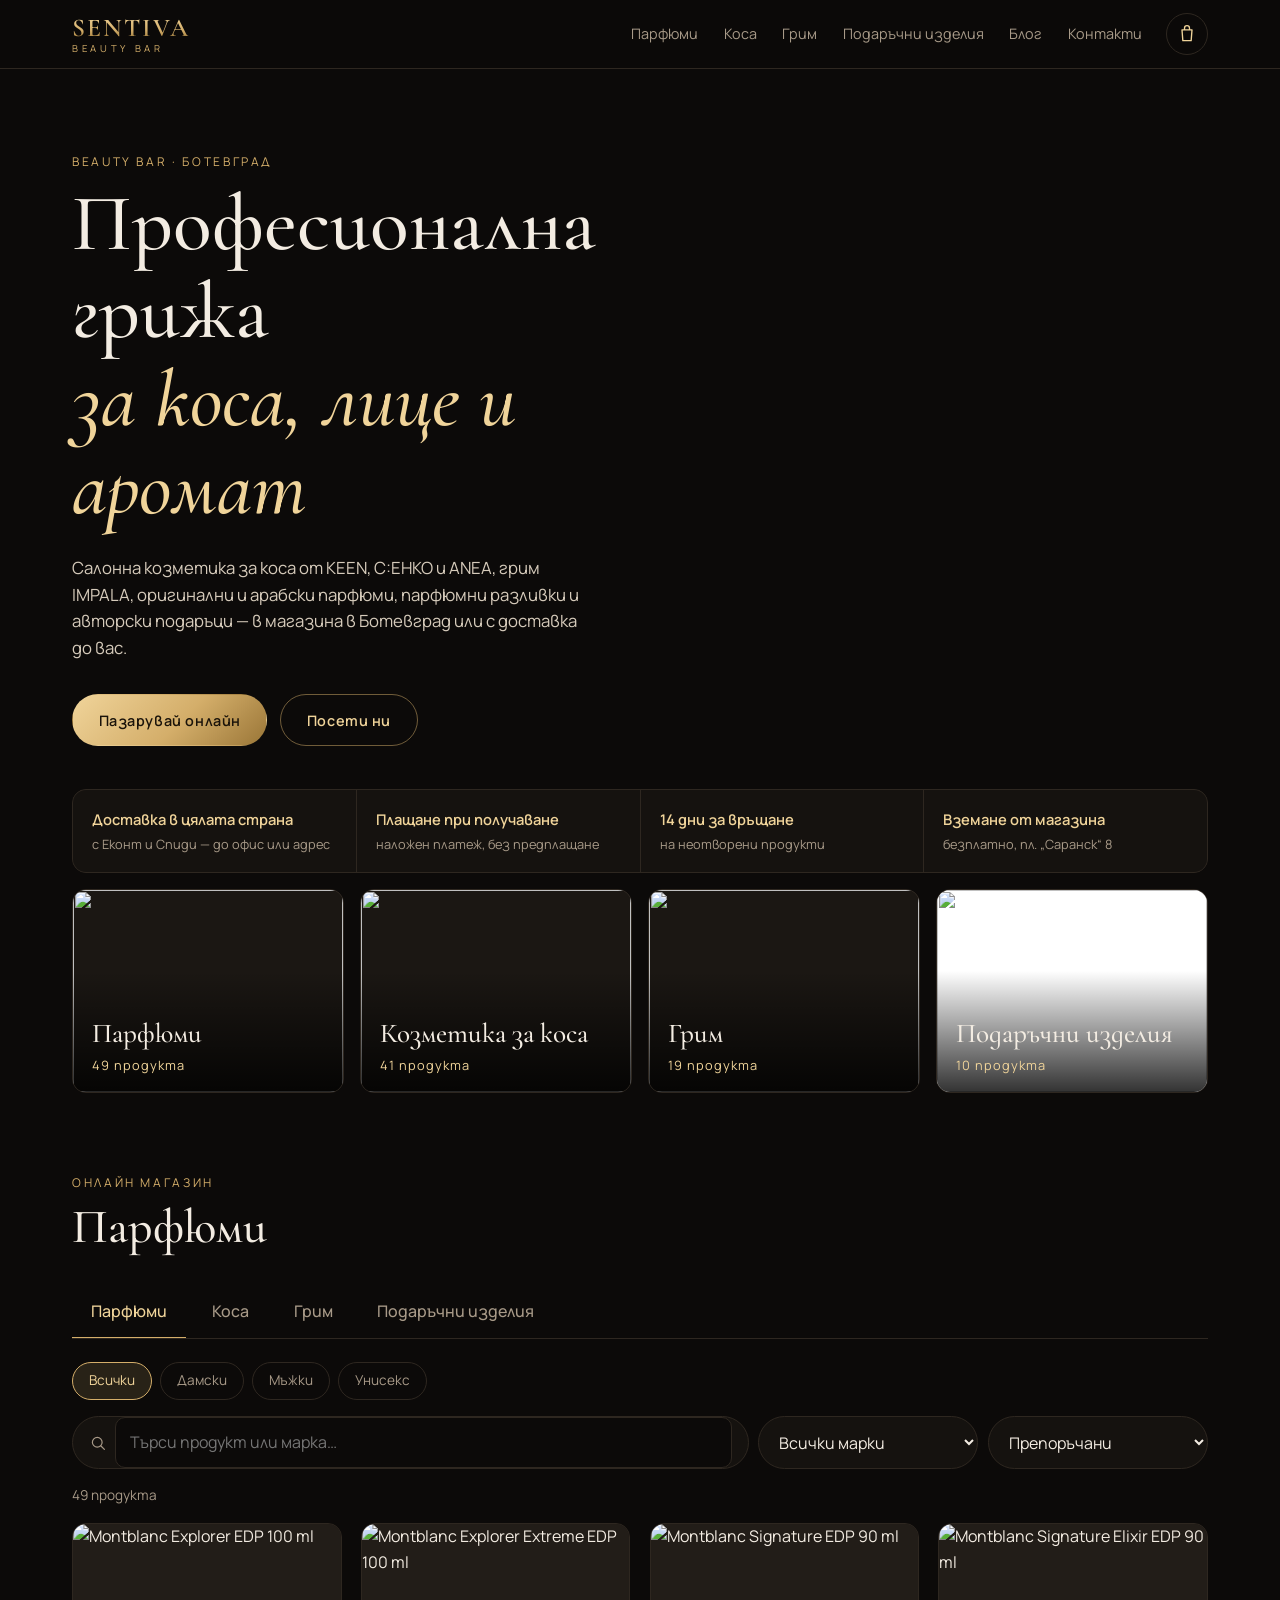
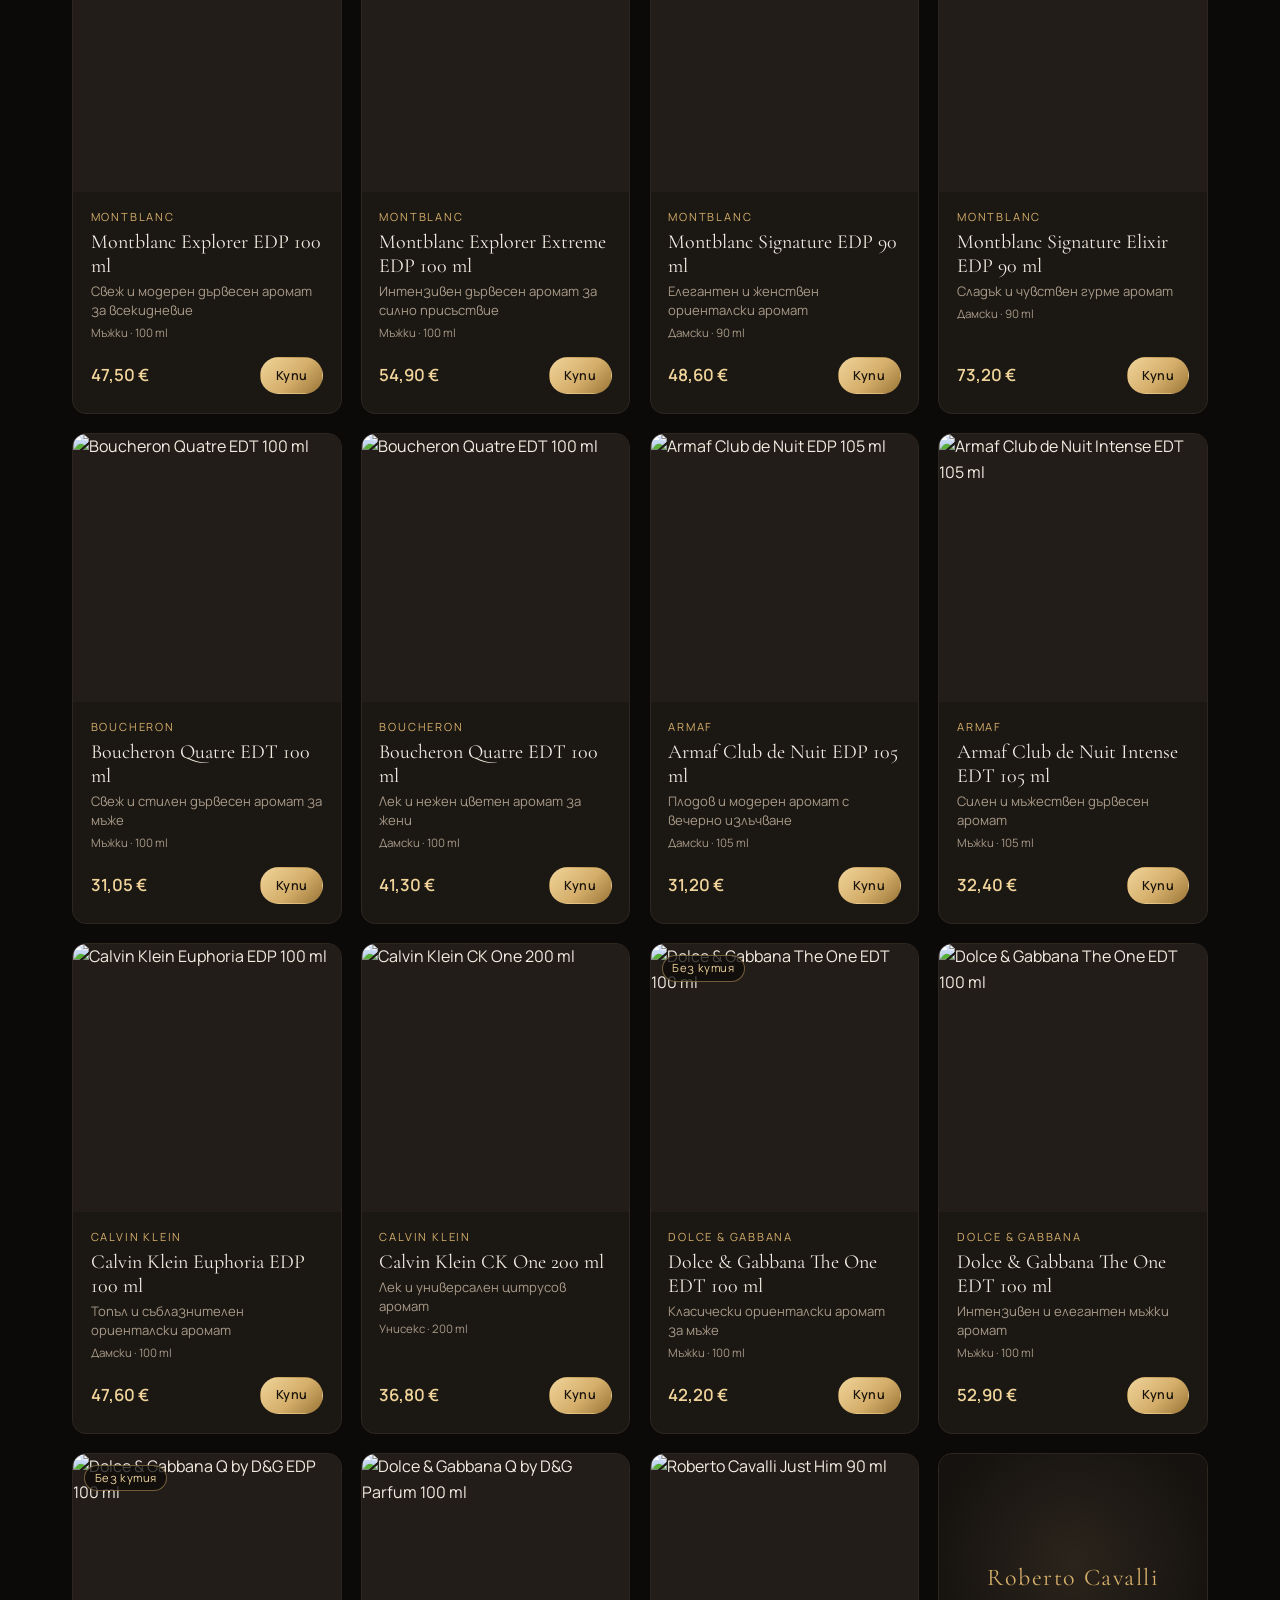
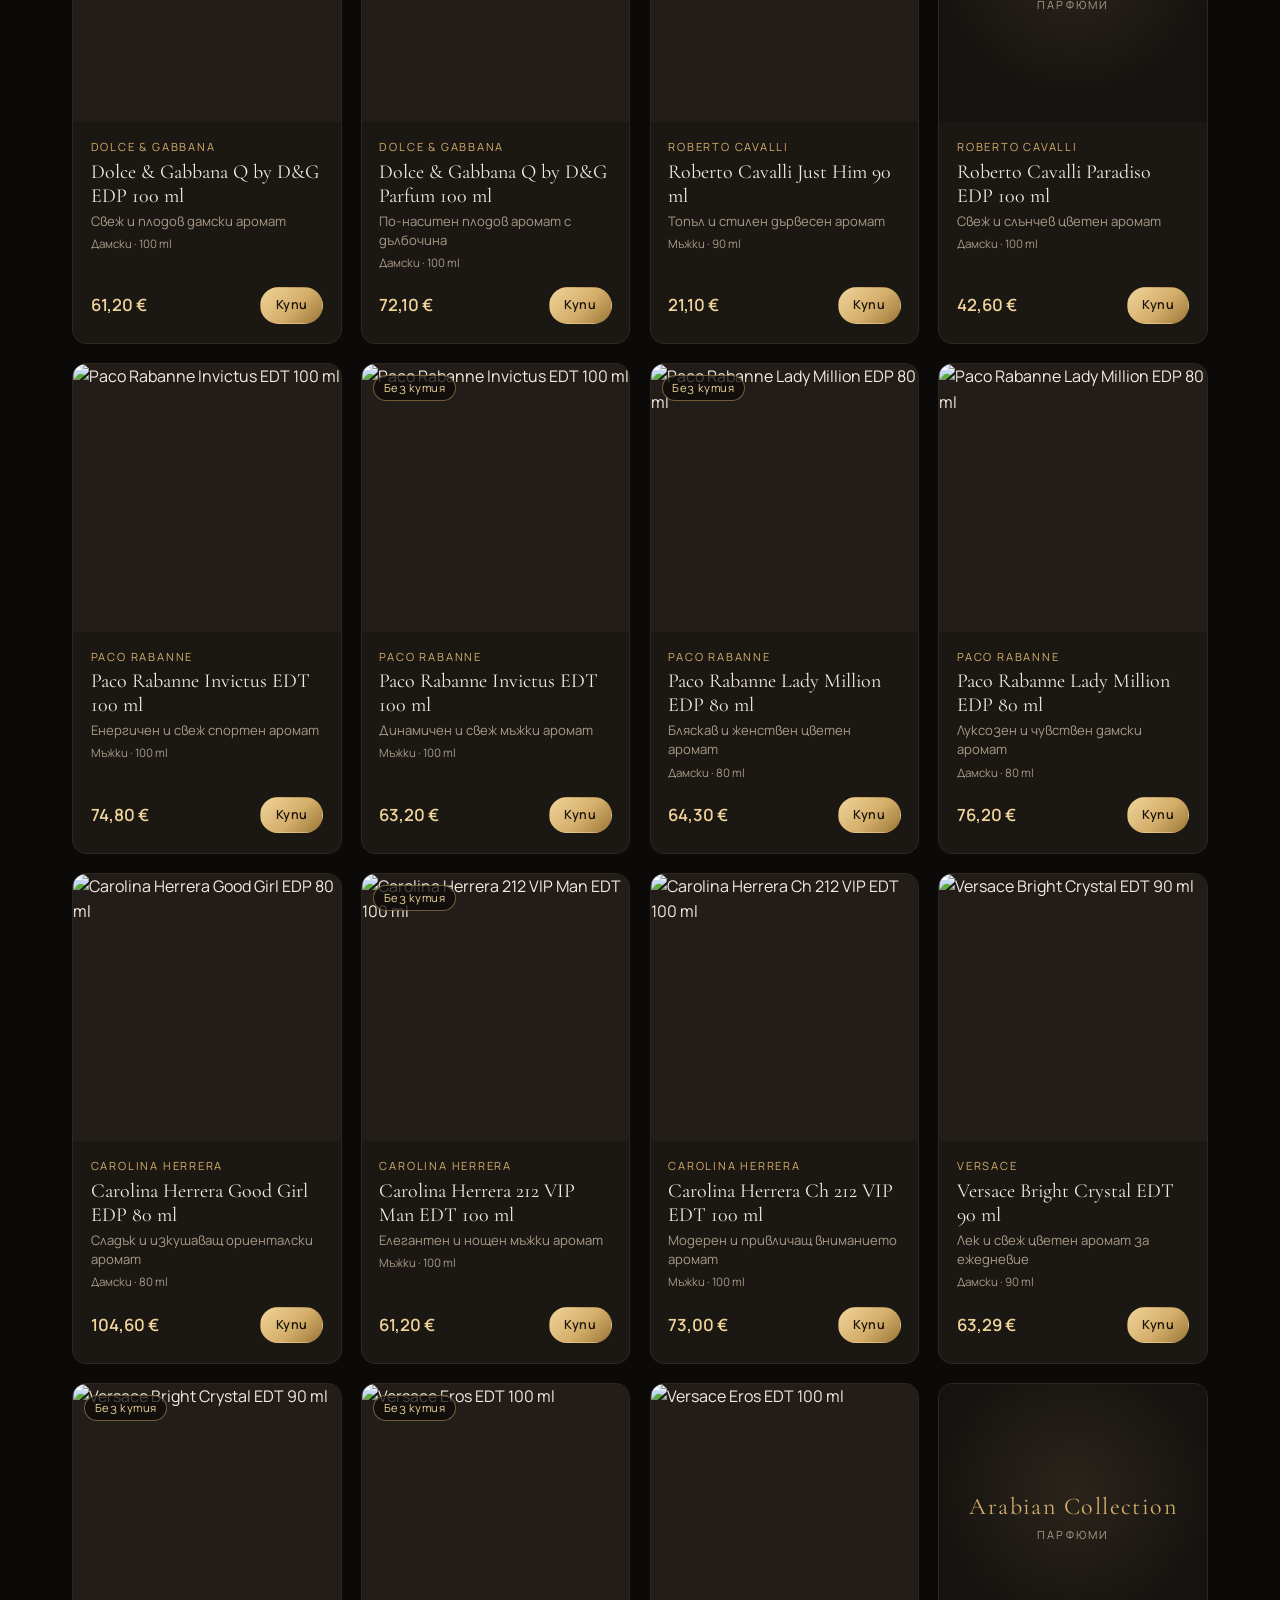
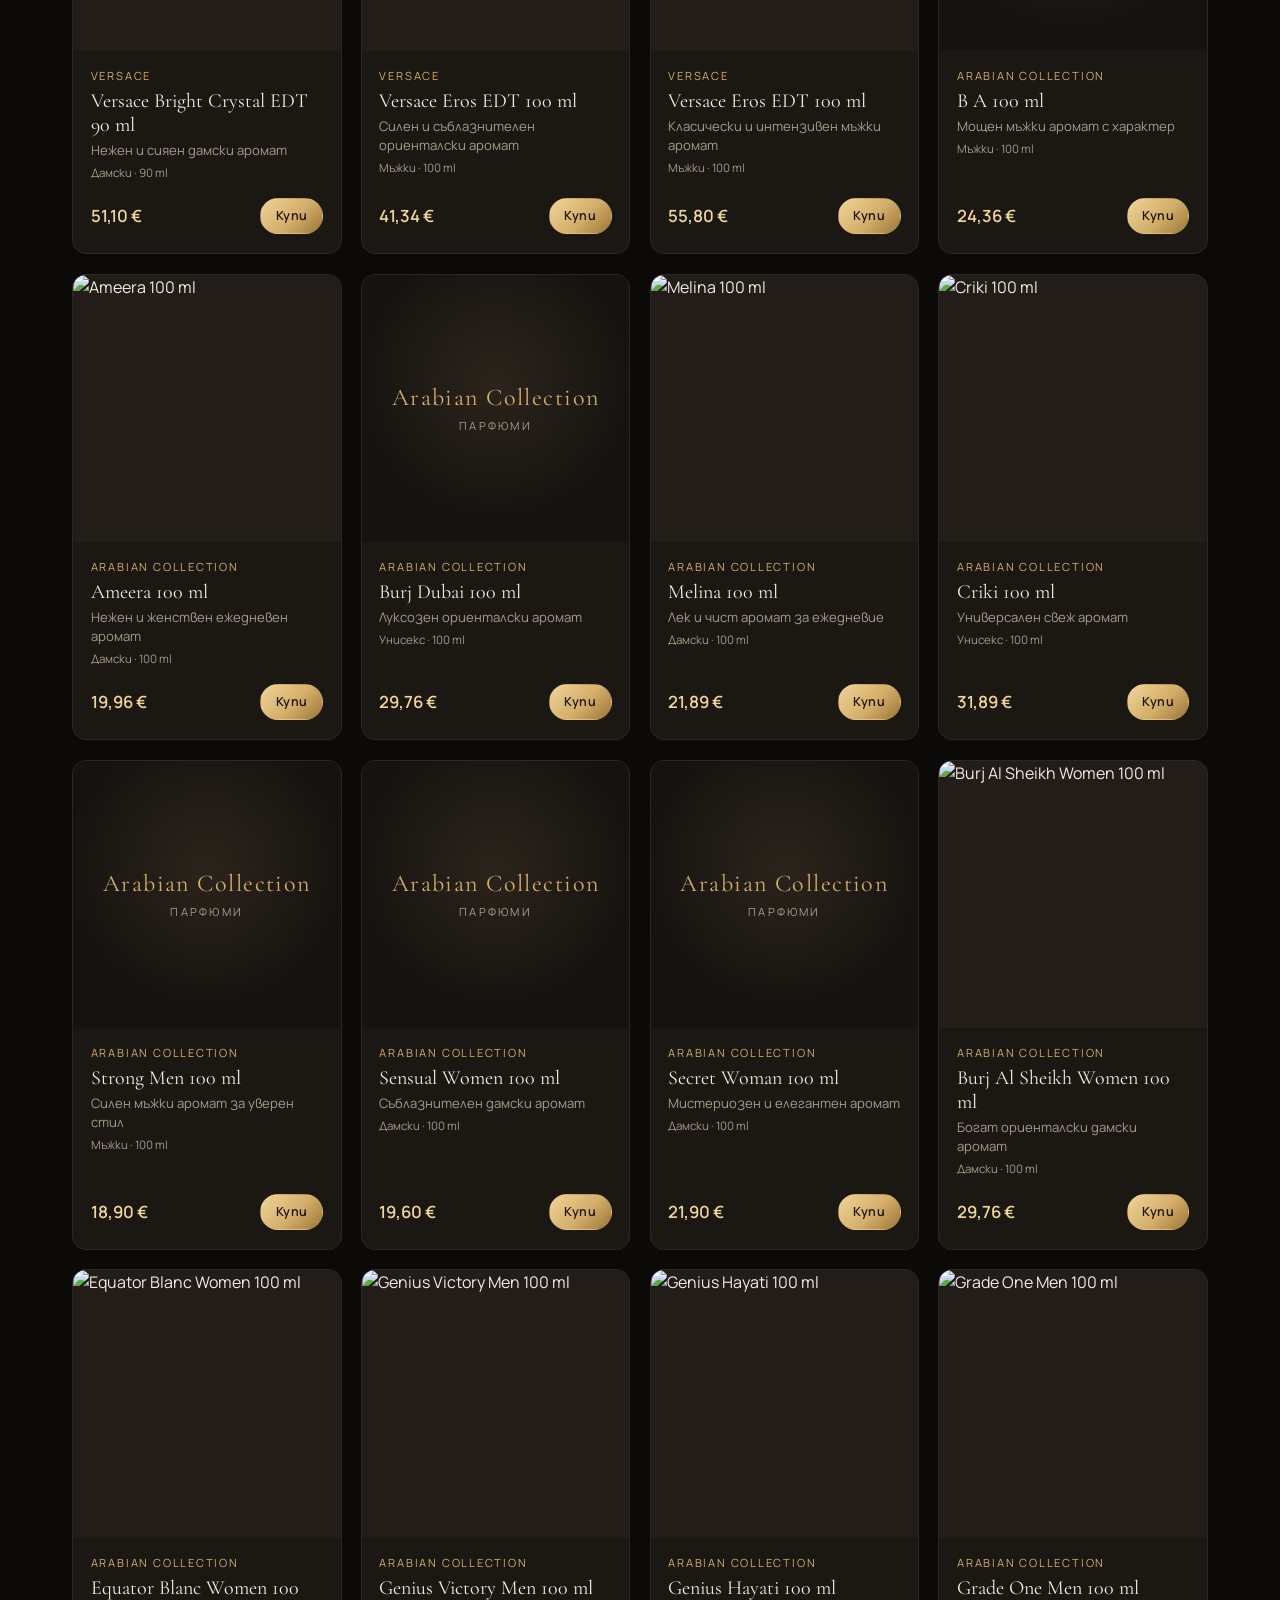
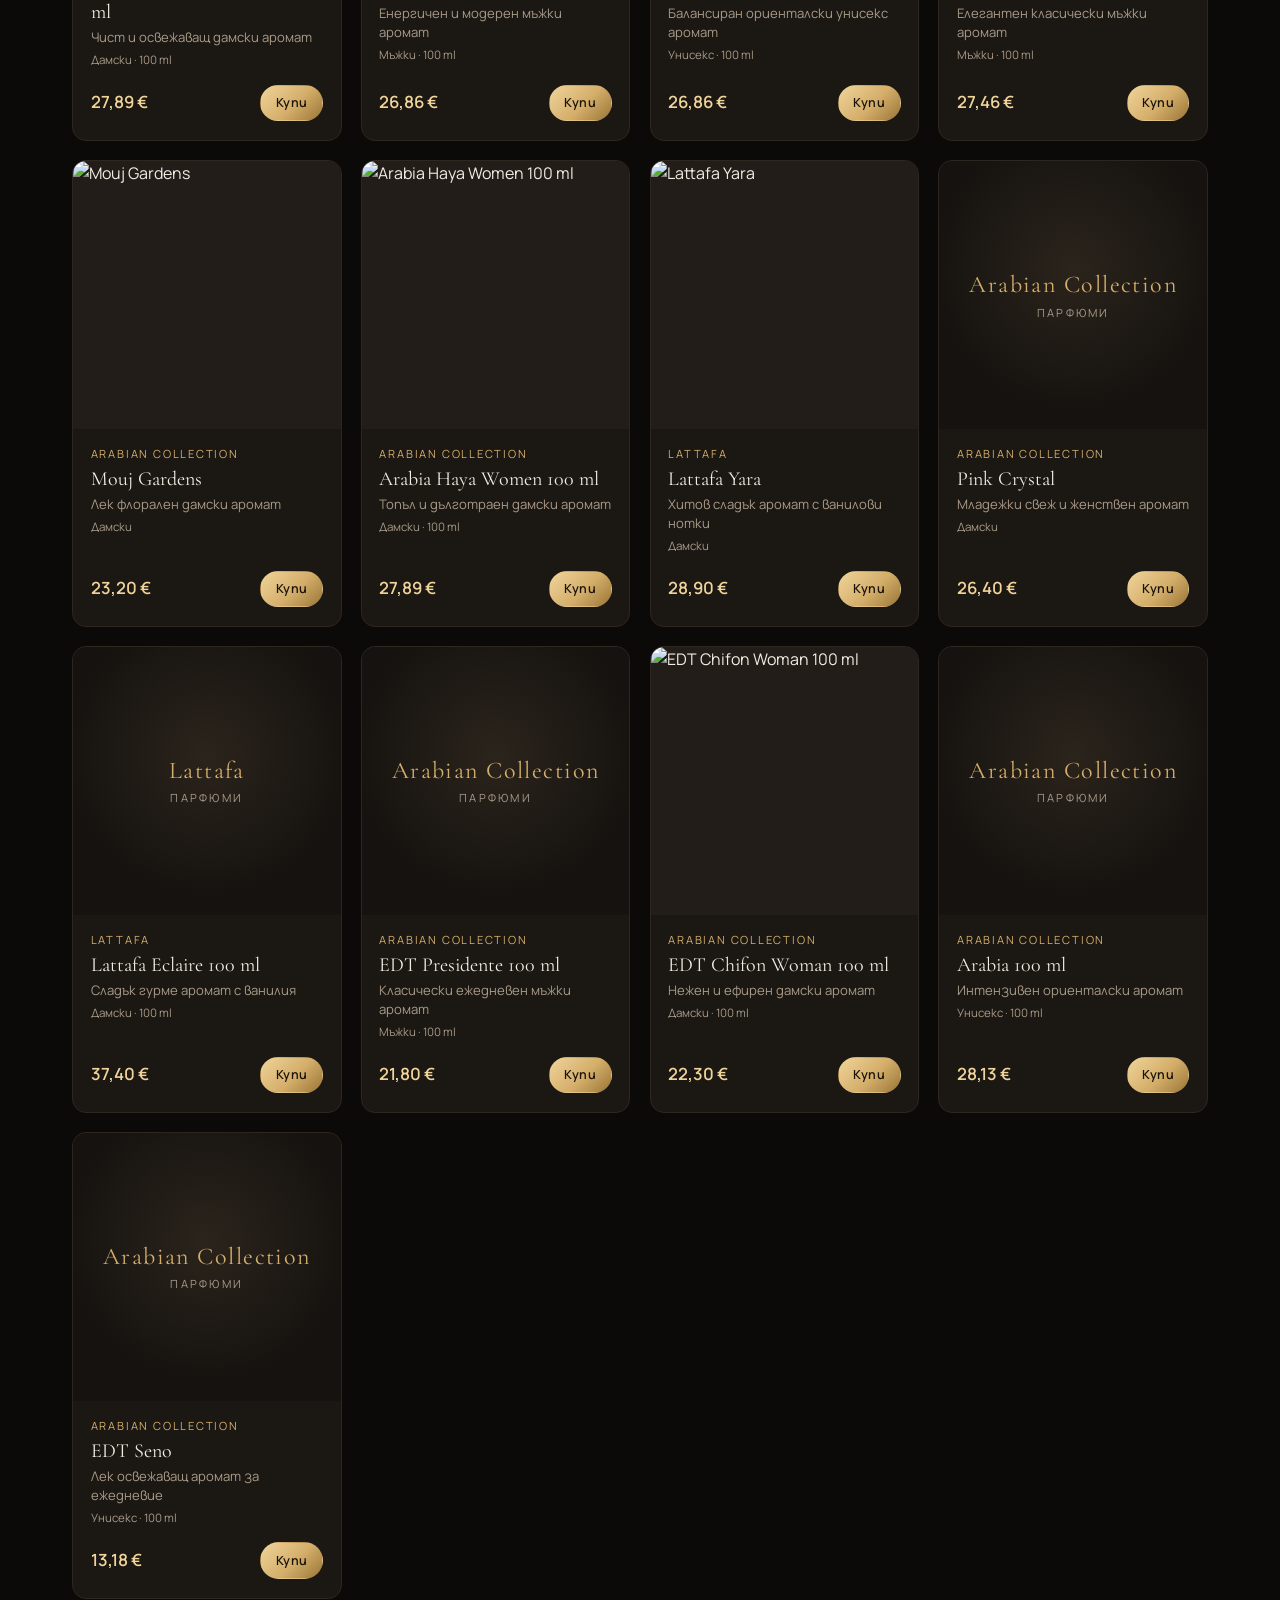
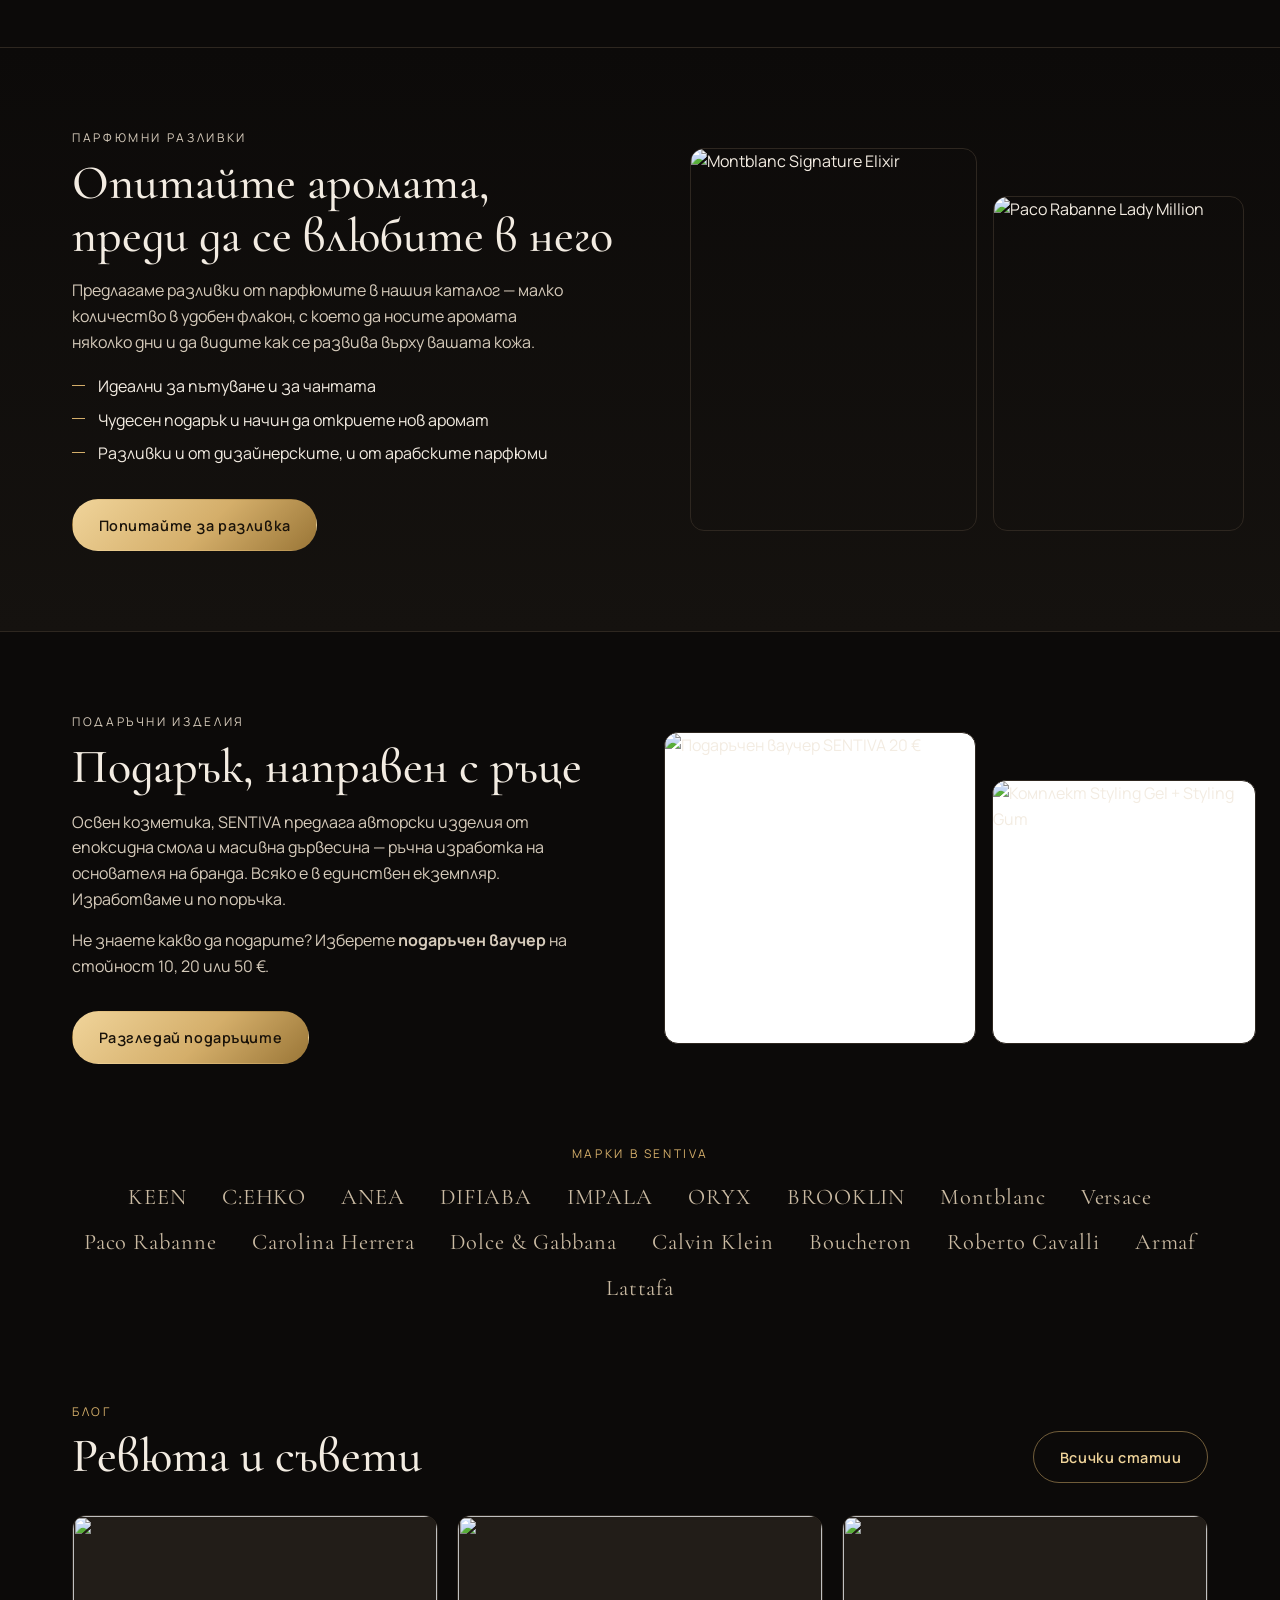
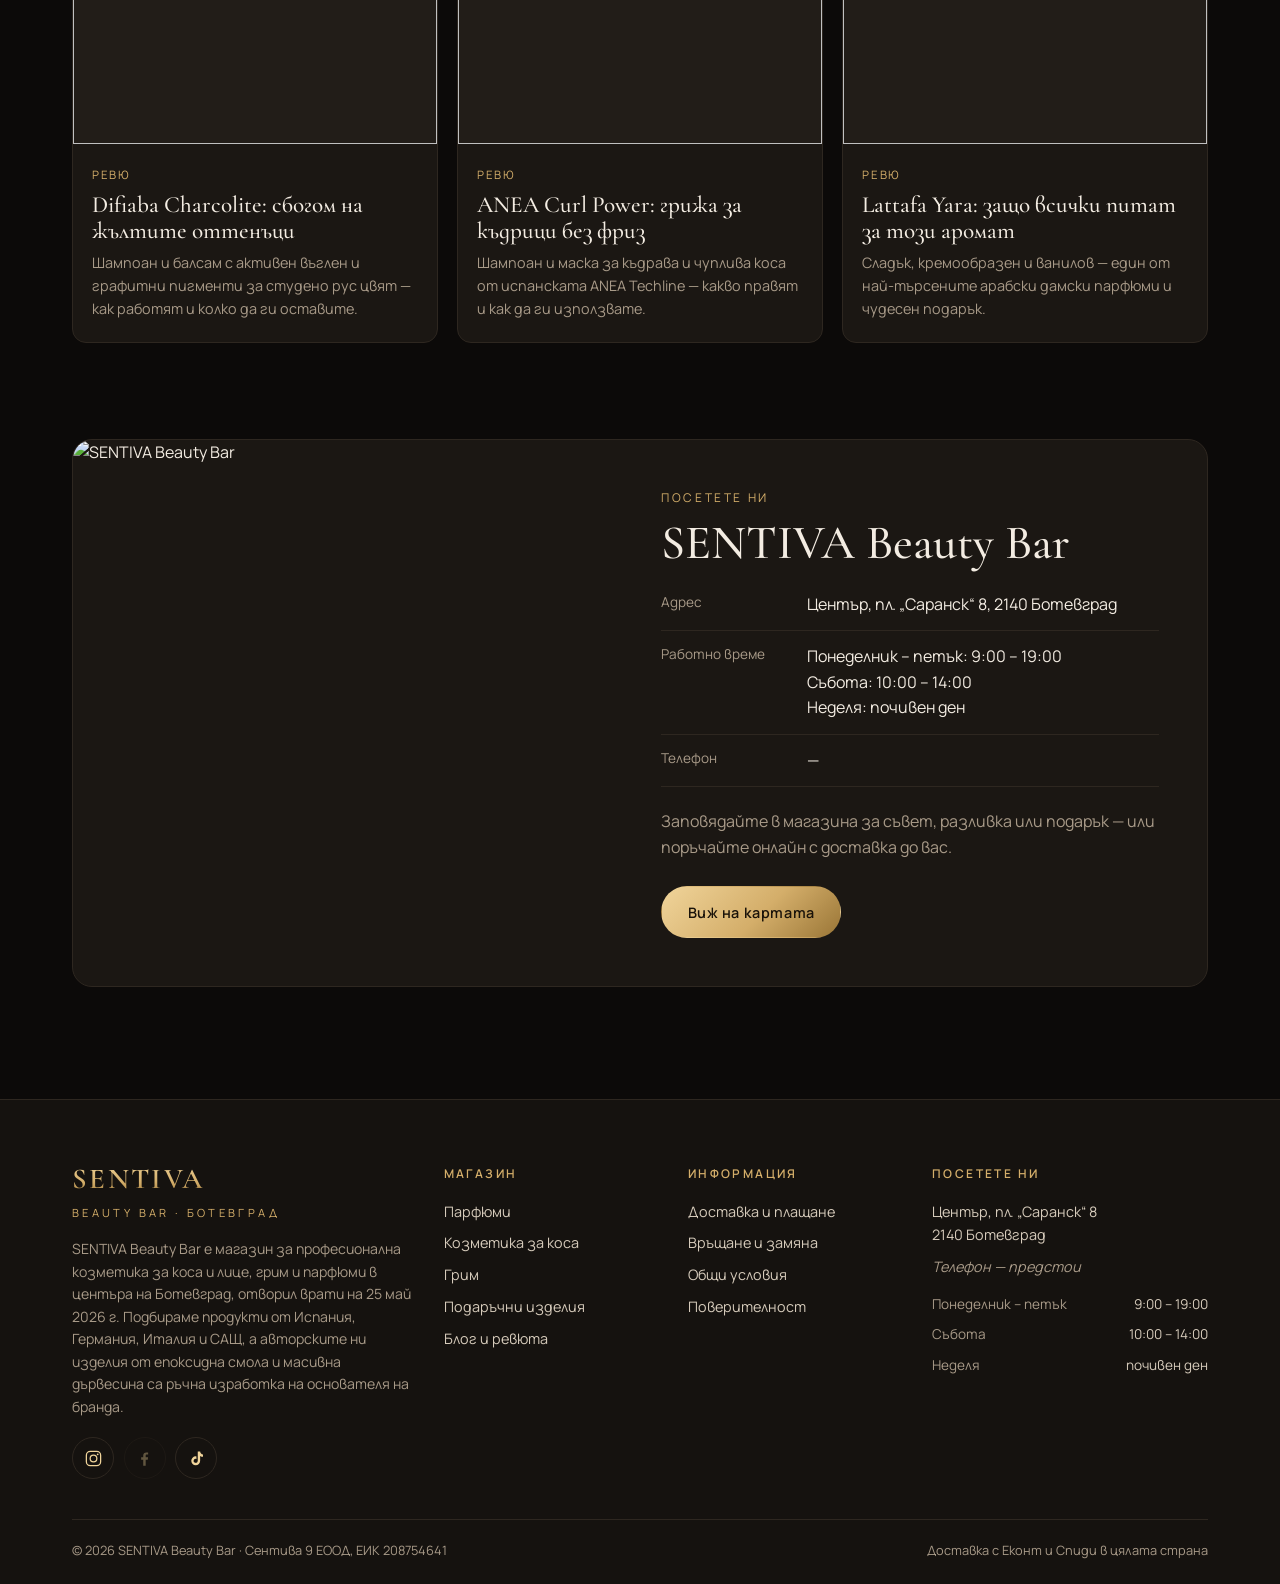
==== index.html @ 9905dfe3 "Add files via upload" ====
<!doctype html>
<html lang="bg">
<head>
<meta charset="utf-8">
<meta name="viewport" content="width=device-width, initial-scale=1, viewport-fit=cover">
<title>SENTIVA Beauty Bar — козметика, парфюми и подаръци в Ботевград</title>
<meta name="description" content="SENTIVA Beauty Bar, Ботевград — професионална козметика за коса и лице, грим, оригинални и арабски парфюми, парфюмни разливки и подаръчни изделия. Онлайн поръчка с доставка в цялата страна.">
<link rel="icon" href="img/logo.webp">
<link rel="preconnect" href="https://fonts.googleapis.com">
<link rel="preconnect" href="https://fonts.gstatic.com" crossorigin>
<link href="https://fonts.googleapis.com/css2?family=Cormorant+Garamond:ital,wght@0,500;0,600;1,500&family=Manrope:wght@400;500;600&display=swap" rel="stylesheet">
<link rel="stylesheet" href="styles.css">
</head>
<body data-page="home">

<main id="top">

  <section class="hero">
    <div class="hero-media" aria-hidden="true"></div>
    <div class="wrap hero-in">
      <p class="eyebrow">Beauty Bar · Ботевград</p>
      <h1>Професионална грижа<br><em>за коса, лице и аромат</em></h1>
      <p class="lead">Салонна козметика за коса от KEEN, C:EHKO и ANEA, грим IMPALA, оригинални и арабски парфюми, парфюмни разливки и авторски подаръци — в магазина в Ботевград или с доставка до вас.</p>
      <div class="hero-cta">
        <a href="#catalog" class="btn btn-gold">Пазарувай онлайн</a>
        <a href="#visit" class="btn btn-ghost">Посети ни</a>
      </div>
    </div>
  </section>

  <div class="wrap perks-wrap"><section class="perks" aria-label="Предимства">
    <div><b>Доставка в цялата страна</b><span>с Еконт и Спиди — до офис или адрес</span></div>
    <div><b>Плащане при получаване</b><span>наложен платеж, без предплащане</span></div>
    <div><b>14 дни за връщане</b><span>на неотворени продукти</span></div>
    <div><b>Вземане от магазина</b><span>безплатно, пл. „Саранск“ 8</span></div>
  </section></div>

  <section class="cats wrap" aria-label="Категории">
    <a class="cat-tile" href="?cat=perfume#catalog" data-go="perfume">
      <img src="img/tb-lattafa-yara.webp" alt="" loading="lazy">
      <span class="cat-label"><b>Парфюми</b><small id="cnt-perfume"></small></span>
    </a>
    <a class="cat-tile" href="?cat=hair#catalog" data-go="hair">
      <img src="img/anea-curl-power-stop-shampoan-i-maska.webp" alt="" loading="lazy">
      <span class="cat-label"><b>Козметика за коса</b><small id="cnt-hair"></small></span>
    </a>
    <a class="cat-tile" href="?cat=makeup#catalog" data-go="makeup">
      <img src="img/impala-spirala-spider.webp" alt="" loading="lazy">
      <span class="cat-label"><b>Грим</b><small id="cnt-makeup"></small></span>
    </a>
    <a class="cat-tile" href="?cat=gift#catalog" data-go="gift">
      <img src="img/promo1.webp" alt="" loading="lazy" style="background:#fff">
      <span class="cat-label"><b>Подаръчни изделия</b><small id="cnt-gift"></small></span>
    </a>
  </section>

  <section class="catalog wrap" id="catalog">
    <div class="sec-head">
      <p class="eyebrow">Онлайн магазин</p>
      <h2 id="catTitle">Парфюми</h2>
    </div>

    <div class="tabs" role="tablist">
      <button role="tab" data-cat="perfume">Парфюми</button>
      <button role="tab" data-cat="hair">Коса</button>
      <button role="tab" data-cat="makeup">Грим</button>
      <button role="tab" data-cat="gift">Подаръчни изделия</button>
    </div>

    <div class="tools">
      <div class="chips" id="chips"></div>
      <div class="tool-row">
        <label class="search">
          <svg viewBox="0 0 24 24" width="18" height="18" aria-hidden="true"><circle cx="11" cy="11" r="6.5" fill="none" stroke="currentColor" stroke-width="1.6"/><path d="m16 16 4.5 4.5" stroke="currentColor" stroke-width="1.6" stroke-linecap="round"/></svg>
          <input type="search" id="q" placeholder="Търси продукт или марка…" autocomplete="off">
        </label>
        <select id="brand" aria-label="Марка"></select>
        <select id="sort" aria-label="Подреди">
          <option value="">Препоръчани</option>
          <option value="asc">Цена: ниска → висока</option>
          <option value="desc">Цена: висока → ниска</option>
          <option value="name">Име А–Я</option>
        </select>
      </div>
    </div>

    <p class="result-count" id="resultCount" aria-live="polite"></p>
    <div class="grid" id="grid"></div>
  </section>

  <section class="decants" id="decants">
    <div class="wrap decants-in">
      <div>
        <p class="eyebrow">Парфюмни разливки</p>
        <h2>Опитайте аромата,<br>преди да се влюбите в него</h2>
        <p>Предлагаме разливки от парфюмите в нашия каталог — малко количество в удобен флакон, с което да носите аромата няколко дни и да видите как се развива върху вашата кожа.</p>
        <ul class="ticks">
          <li>Идеални за пътуване и за чантата</li>
          <li>Чудесен подарък и начин да откриете нов аромат</li>
          <li>Разливки и от дизайнерските, и от арабските парфюми</li>
        </ul>
        <a href="#visit" class="btn btn-gold">Попитайте за разливка</a>
      </div>
      <div class="decants-art">
        <img src="img/montblanc-signiture-elixir-edp-d-90ml.webp" alt="Montblanc Signature Elixir" loading="lazy">
        <img src="img/paco-rabanne-lady-million-edu-d-80ml.webp" alt="Paco Rabanne Lady Million" loading="lazy">
      </div>
    </div>
  </section>

  <section class="gifts-teaser wrap">
    <div class="gt-text">
      <p class="eyebrow">Подаръчни изделия</p>
      <h2>Подарък, направен с ръце</h2>
      <p>Освен козметика, SENTIVA предлага авторски изделия от епоксидна смола и масивна дървесина — ръчна изработка на основателя на бранда. Всяко е в единствен екземпляр. Изработваме и по поръчка.</p>
      <p>Не знаете какво да подарите? Изберете <b>подаръчен ваучер</b> на стойност 10, 20 или 50 €.</p>
      <a href="?cat=gift#catalog" data-go="gift" class="btn btn-gold">Разгледай подаръците</a>
    </div>
    <div class="gt-art">
      <img src="img/voucher-20.webp" alt="Подаръчен ваучер SENTIVA 20 €" loading="lazy">
      <img src="img/promo1.webp" alt="Комплект Styling Gel + Styling Gum" loading="lazy">
    </div>
  </section>

  <section class="brands">
    <div class="wrap">
      <p class="eyebrow">Марки в Sentiva</p>
      <ul class="brand-list" id="brandList"></ul>
    </div>
  </section>

  <section class="blog-teaser wrap">
    <div class="sec-head row">
      <div><p class="eyebrow">Блог</p><h2>Ревюта и съвети</h2></div>
      <a href="blog.html" class="btn btn-ghost">Всички статии</a>
    </div>
    <div class="post-grid" id="latestPosts"></div>
  </section>

  <section class="visit wrap" id="visit">
    <div class="visit-card">
      <img src="img/logo2.webp" alt="SENTIVA Beauty Bar" class="visit-logo" loading="lazy">
      <div class="visit-info">
        <p class="eyebrow">Посетете ни</p>
        <h2>SENTIVA Beauty Bar</h2>
        <dl id="visitInfo"></dl>
        <p class="muted">Заповядайте в магазина за съвет, разливка или подарък — или поръчайте онлайн с доставка до вас.</p>
        <a class="btn btn-gold" id="mapLink" target="_blank" rel="noopener" href="#">Виж на картата</a>
      </div>
    </div>
  </section>
</main>

<!-- Product detail -->
<dialog class="modal" id="modal" aria-labelledby="mTitle">
  <button class="x" data-close aria-label="Затвори">×</button>
  <div class="modal-body">
    <div class="m-img" id="mImg"></div>
    <div class="m-info">
      <p class="eyebrow" id="mBrand"></p>
      <h3 id="mTitle"></h3>
      <div class="m-tags" id="mTags"></div>
      <p class="m-price" id="mPrice"></p>
      <div class="m-buy" id="mBuy"></div>
      <p id="mText"></p>
      <div id="mBenefits"></div>
      <div id="mUsage"></div>
    </div>
  </div>
</dialog>

<script src="products.js"></script>
<script src="blog-data.js"></script>
<script src="layout.js"></script>
<script src="app.js"></script>
</body>
</html>
---- styles.css ----
:root {
  --bg: #0c0a09;
  --bg-2: #15120f;
  --card: #1b1713;
  --line: #2e2720;
  --text: #f3ece2;
  --muted: #a89a88;
  --gold: #d4ae6a;
  --gold-2: #f0d49a;
  --gold-deep: #9a7637;
  --radius: 14px;
  --serif: "Cormorant Garamond", Georgia, "Times New Roman", serif;
  --sans: "Manrope", system-ui, -apple-system, "Segoe UI", Roboto, sans-serif;
  color-scheme: dark;
}

* { box-sizing: border-box; }
html { scroll-behavior: smooth; scroll-padding-top: 80px; }
body {
  margin: 0;
  background: var(--bg);
  color: var(--text);
  font: 16px/1.6 var(--sans);
  -webkit-font-smoothing: antialiased;
}
img { max-width: 100%; display: block; }
a { color: inherit; }
button, input, select { font: inherit; color: inherit; }
[hidden] { display: none !important; }

.wrap { width: 100%; max-width: 1200px; margin-inline: auto; padding-inline: clamp(16px, 4vw, 32px); }
.eyebrow { margin: 0 0 .6rem; font-size: .75rem; letter-spacing: .22em; text-transform: uppercase; color: var(--gold); }
h1, h2, h3 { font-family: var(--serif); font-weight: 500; line-height: 1.1; margin: 0; }
h2 { font-size: clamp(2rem, 4.5vw, 3rem); }
.muted { color: var(--muted); }
.small { font-size: .85rem; }

.btn {
  display: inline-flex; align-items: center; justify-content: center; gap: .5rem;
  padding: .85rem 1.6rem; border-radius: 999px; border: 1px solid transparent;
  font-size: .9rem; font-weight: 600; letter-spacing: .04em; text-decoration: none; cursor: pointer;
  transition: transform .2s, background .2s, border-color .2s, color .2s;
}
.btn-gold { background: linear-gradient(135deg, var(--gold-2), var(--gold) 55%, var(--gold-deep)); color: #1a130a; }
.btn-gold:hover { transform: translateY(-1px); filter: brightness(1.06); }
.btn-ghost { border-color: rgba(212,174,106,.5); color: var(--gold-2); }
.btn-ghost:hover { background: rgba(212,174,106,.1); }
:focus-visible { outline: 2px solid var(--gold); outline-offset: 3px; }

/* Header */
.topbar {
  position: sticky; top: env(safe-area-inset-top, 0px); z-index: 20;
  background: rgba(12,10,9,.82); backdrop-filter: blur(12px); -webkit-backdrop-filter: blur(12px);
  border-bottom: 1px solid var(--line);
}
.topbar-in { display: flex; align-items: center; gap: 1.5rem; height: 68px; }
.brand { display: flex; flex-direction: column; text-decoration: none; line-height: 1; margin-right: auto; }
.brand-name {
  font-family: var(--serif); font-weight: 600; font-size: 1.6rem; letter-spacing: .08em;
  background: linear-gradient(180deg, var(--gold-2), var(--gold) 60%, var(--gold-deep));
  -webkit-background-clip: text; background-clip: text; color: transparent;
}
.brand-sub { font-size: .6rem; letter-spacing: .38em; text-transform: uppercase; color: var(--gold); margin-top: .2rem; }
.nav { display: flex; gap: 1.6rem; }
.nav a { text-decoration: none; font-size: .9rem; color: var(--muted); transition: color .2s; }
.nav a:hover { color: var(--gold-2); }
.inq-btn {
  position: relative; background: none; border: 1px solid var(--line); border-radius: 999px;
  width: 42px; height: 42px; display: grid; place-items: center; cursor: pointer; color: var(--gold-2);
}
.inq-btn:hover { border-color: var(--gold); }
.inq-count {
  position: absolute; top: -4px; right: -4px; min-width: 20px; height: 20px; padding: 0 5px;
  border-radius: 10px; background: var(--gold); color: #1a130a; font-size: .7rem; font-weight: 700;
  display: grid; place-items: center;
}
.menu-btn { display: none; background: none; border: 0; width: 42px; height: 42px; cursor: pointer; padding: 10px; }
.menu-btn span { display: block; height: 1.5px; background: var(--text); margin: 6px 0; transition: transform .2s; }
.menu-btn[aria-expanded="true"] span:first-child { transform: translateY(3.75px) rotate(45deg); }
.menu-btn[aria-expanded="true"] span:last-child { transform: translateY(-3.75px) rotate(-45deg); }

/* Hero */
.hero { position: relative; min-height: min(86vh, 760px); display: flex; align-items: center; overflow: hidden; }
.hero-media {
  position: absolute; top: 0; bottom: 0; right: 0; height: 100%; aspect-ratio: 389 / 600; max-width: 70%;
  background: url(img/hero.webp) center top / cover no-repeat;
  -webkit-mask-image: linear-gradient(90deg, transparent, #000 40%, #000 85%, transparent), linear-gradient(0deg, transparent, #000 25%);
  -webkit-mask-composite: source-in; mask-image: linear-gradient(90deg, transparent, #000 40%, #000 85%, transparent), linear-gradient(0deg, transparent, #000 25%);
  mask-composite: intersect;
}
.hero-in { position: relative; padding-block: 5rem; }
.hero h1 { font-size: clamp(2.6rem, 6.5vw, 5rem); max-width: 14ch; }
.hero h1 em { font-style: italic; color: var(--gold-2); }
.lead { max-width: 52ch; color: #d6cbbb; font-size: 1.05rem; margin: 1.4rem 0 2rem; }
.hero-cta { display: flex; flex-wrap: wrap; gap: .8rem; }

/* Category tiles */
.cats { display: grid; grid-template-columns: repeat(4, 1fr); gap: 1rem; margin-top: 1rem; position: relative; }
.cat-tile {
  position: relative; aspect-ratio: 4/3; border-radius: var(--radius); overflow: hidden;
  border: 1px solid var(--line); padding: 0; cursor: pointer; background: var(--card); text-align: left;
}
.cat-tile img { width: 100%; height: 100%; object-fit: cover; transition: transform .6s; }
.cat-tile:hover img { transform: scale(1.05); }
.cat-tile::after { content: ""; position: absolute; inset: 0; background: linear-gradient(0deg, rgba(0,0,0,.8), transparent 60%); }
.cat-label { position: absolute; left: 1.2rem; bottom: 1rem; z-index: 1; display: flex; flex-direction: column; }
.cat-label b { font-family: var(--serif); font-weight: 500; font-size: 1.7rem; }
.cat-label small { color: var(--gold-2); font-size: .8rem; letter-spacing: .08em; }

/* Catalog */
section { scroll-margin-top: 80px; }
.catalog { padding-block: 5rem 3rem; }
.sec-head { margin-bottom: 2rem; }
.tabs { display: flex; gap: .4rem; border-bottom: 1px solid var(--line); margin-bottom: 1.4rem; overflow-x: auto; }
.tabs button {
  background: none; border: 0; padding: .8rem 1.2rem; cursor: pointer; color: var(--muted);
  border-bottom: 2px solid transparent; margin-bottom: -1px; white-space: nowrap; font-weight: 500;
}
.tabs button[aria-selected="true"] { color: var(--gold-2); border-bottom-color: var(--gold); }
.tools { display: grid; gap: 1rem; margin-bottom: 1rem; }
.chips { display: flex; flex-wrap: wrap; gap: .5rem; }
.chip {
  padding: .45rem 1rem; border-radius: 999px; border: 1px solid var(--line); background: transparent;
  font-size: .85rem; cursor: pointer; color: var(--muted); transition: all .2s;
}
.chip:hover { border-color: var(--gold-deep); color: var(--text); }
.chip[aria-pressed="true"] { background: rgba(212,174,106,.14); border-color: var(--gold); color: var(--gold-2); }
.tool-row { display: flex; flex-wrap: wrap; gap: .6rem; }
.search {
  flex: 1 1 260px; display: flex; align-items: center; gap: .5rem; padding: 0 1rem;
  background: var(--bg-2); border: 1px solid var(--line); border-radius: 999px; color: var(--muted);
}
.search input { flex: 1; min-width: 0; background: none; border: 0; outline: none; padding: .75rem 0; color: var(--text); }
.search:focus-within { border-color: var(--gold-deep); }
select {
  flex: 0 1 220px; background: var(--bg-2); border: 1px solid var(--line); border-radius: 999px;
  padding: .75rem 1rem; cursor: pointer; min-width: 0;
}
.result-count { color: var(--muted); font-size: .85rem; margin: 0 0 1rem; }

.grid { display: grid; grid-template-columns: repeat(auto-fill, minmax(220px, 1fr)); gap: 1.2rem; }
.card {
  display: flex; flex-direction: column; background: var(--card); border: 1px solid var(--line);
  border-radius: var(--radius); overflow: hidden; cursor: pointer; text-align: left; padding: 0;
  transition: transform .25s, border-color .25s, box-shadow .25s;
}
.card:hover { transform: translateY(-3px); border-color: rgba(212,174,106,.45); box-shadow: 0 14px 40px -18px rgba(212,174,106,.35); }
.card-img { position: relative; aspect-ratio: 1; background: #221d18; overflow: hidden; }
.card-img img { width: 100%; height: 100%; object-fit: cover; transition: transform .5s; }
.card:hover .card-img img { transform: scale(1.04); }
.badge {
  position: absolute; top: .7rem; left: .7rem; padding: .2rem .6rem; border-radius: 999px;
  background: rgba(12,10,9,.75); border: 1px solid rgba(212,174,106,.5); color: var(--gold-2);
  font-size: .7rem; letter-spacing: .05em;
}
.ph {
  width: 100%; height: 100%; display: grid; place-items: center; text-align: center; padding: 1.5rem;
  background: radial-gradient(circle at 50% 40%, #2b241c, #15120f 70%);
}
.ph span { font-family: var(--serif); font-size: 1.5rem; color: var(--gold); letter-spacing: .06em; line-height: 1.15; }
.ph small { display: block; font-family: var(--sans); font-size: .7rem; letter-spacing: .2em; color: var(--muted); text-transform: uppercase; margin-top: .5rem; }
.card-body { padding: 1rem 1.1rem 1.2rem; display: flex; flex-direction: column; gap: .25rem; flex: 1; }
.card-brand { font-size: .7rem; letter-spacing: .16em; text-transform: uppercase; color: var(--gold); }
.card-name { font-family: var(--serif); font-size: 1.25rem; line-height: 1.2; }
.card-short { font-size: .82rem; color: var(--muted); line-height: 1.45; }
.card-foot { margin-top: auto; padding-top: .7rem; display: flex; align-items: baseline; justify-content: space-between; gap: .5rem; }
.price { font-weight: 600; color: var(--gold-2); font-size: 1.05rem; }
.price small { font-weight: 400; color: var(--muted); font-size: .75rem; }
.card-meta { font-size: .72rem; color: var(--muted); }
.empty { grid-column: 1/-1; text-align: center; color: var(--muted); padding: 3rem 0; }

/* Decants */
.decants { background: linear-gradient(180deg, var(--bg), var(--bg-2)); border-block: 1px solid var(--line); padding-block: 5rem; }
.decants-in { display: grid; grid-template-columns: 1.1fr 1fr; gap: 3rem; align-items: center; }
.decants p { color: #d6cbbb; max-width: 50ch; }
.ticks { list-style: none; padding: 0; margin: 1.2rem 0 2rem; display: grid; gap: .5rem; }
.ticks li { padding-left: 1.6rem; position: relative; }
.ticks li::before { content: ""; position: absolute; left: 0; top: .65em; width: .8rem; height: 1px; background: var(--gold); }
.decants-art { display: grid; grid-template-columns: 1fr 1fr; gap: 1rem; }
.decants-art img { border-radius: var(--radius); aspect-ratio: 3/4; object-fit: cover; border: 1px solid var(--line); }
.decants-art img:last-child { margin-top: 3rem; }

/* Sets */
.sets { padding-block: 5rem 2rem; }
.sets-grid { display: grid; grid-template-columns: repeat(auto-fit, minmax(250px, 1fr)); gap: 1.2rem; }
.set { background: var(--card); border: 1px solid var(--line); border-radius: var(--radius); overflow: hidden; }
.set img { width: 100%; aspect-ratio: 1; object-fit: contain; background: #fff; }
.set div { padding: 1.1rem 1.2rem 1.3rem; }
.set h3 { font-size: 1.35rem; margin-bottom: .4rem; }
.set p { margin: 0; color: var(--muted); font-size: .88rem; }
.note { color: var(--muted); font-size: .85rem; margin-top: 1.2rem; }

/* Brands */
.brands { padding-block: 3rem; text-align: center; }
.brand-list { list-style: none; padding: 0; margin: 1rem 0 0; display: flex; flex-wrap: wrap; justify-content: center; gap: .6rem 2.2rem; }
.brand-list li { font-family: var(--serif); font-size: 1.4rem; color: #cbbba3; letter-spacing: .04em; }

/* Visit */
.visit { padding-block: 3rem 5rem; }
.visit-card {
  display: grid; grid-template-columns: 1fr 1.1fr; gap: 0; border: 1px solid var(--line);
  border-radius: calc(var(--radius) + 6px); overflow: hidden; background: var(--card);
}
.visit-logo { width: 100%; height: 100%; object-fit: cover; min-height: 260px; }
.visit-info { padding: clamp(1.5rem, 4vw, 3rem); }
.visit-info h2 { margin-bottom: 1.4rem; }
dl { margin: 0 0 1.4rem; display: grid; gap: .8rem; }
dl div { display: grid; grid-template-columns: 130px 1fr; gap: 1rem; border-bottom: 1px solid var(--line); padding-bottom: .8rem; }
dt { color: var(--muted); font-size: .85rem; }
dd { margin: 0; }
.visit-info .muted { margin-bottom: 1.6rem; }


/* Modal */
.modal {
  width: min(960px, calc(100% - 32px)); max-height: calc(100dvh - 48px); padding: 0;
  background: var(--bg-2); color: var(--text); border: 1px solid var(--line); border-radius: calc(var(--radius) + 4px);
}
.modal::backdrop { background: rgba(0,0,0,.7); backdrop-filter: blur(4px); }
.modal-body { display: grid; grid-template-columns: 1fr 1fr; }
.m-img { background: #221d18; min-height: 320px; }
.m-img img { width: 100%; height: 100%; object-fit: cover; }
.m-info { padding: 2rem; display: flex; flex-direction: column; gap: .8rem; }
.m-info h3 { font-size: 2rem; }
.m-info p { margin: 0; }
.m-tags { display: flex; flex-wrap: wrap; gap: .4rem; }
.m-tags span { font-size: .75rem; padding: .25rem .7rem; border-radius: 999px; border: 1px solid var(--line); color: var(--muted); }
.m-price { font-size: 1.6rem; font-weight: 600; color: var(--gold-2); }
.m-info h4 { margin: .4rem 0 .3rem; font-size: .75rem; letter-spacing: .18em; text-transform: uppercase; color: var(--gold); font-weight: 600; }
.m-info ul { margin: 0; padding-left: 1.1rem; color: #d6cbbb; }
.m-info .btn { margin-top: .6rem; align-self: flex-start; }
.x {
  position: absolute; top: .6rem; right: .6rem; z-index: 2; width: 38px; height: 38px; border-radius: 50%;
  border: 1px solid var(--line); background: rgba(12,10,9,.7); font-size: 1.4rem; line-height: 1; cursor: pointer;
}
.x:hover { border-color: var(--gold); }

/* Drawer */
.scrim { position: fixed; inset: 0; background: rgba(0,0,0,.6); z-index: 40; }
.drawer {
  position: fixed; top: 0; right: 0; bottom: 0; z-index: 50; width: min(420px, 100%);
  background: var(--bg-2); border-left: 1px solid var(--line); display: flex; flex-direction: column;
  padding-top: env(safe-area-inset-top, 0px); padding-bottom: env(safe-area-inset-bottom, 0px);
}
.drawer-head { position: relative; padding: 1.4rem 1.4rem 1rem; border-bottom: 1px solid var(--line); }
.drawer-head h3 { font-size: 1.6rem; }
.drawer-head .x { top: 1.2rem; right: 1rem; }
.inq-list { list-style: none; margin: 0; padding: .6rem 1.4rem; overflow-y: auto; flex: 1; }
.inq-list li { display: grid; grid-template-columns: 56px 1fr auto; gap: .8rem; align-items: center; padding: .7rem 0; border-bottom: 1px solid var(--line); }
.inq-list .thumb { width: 56px; height: 56px; border-radius: 8px; overflow: hidden; background: #221d18; }
.inq-list .thumb img { width: 100%; height: 100%; object-fit: cover; }
.inq-list .nm { font-size: .88rem; line-height: 1.3; }
.inq-list .nm small { display: block; color: var(--gold-2); }
.qty { display: flex; align-items: center; gap: .3rem; }
.qty button { width: 26px; height: 26px; border-radius: 50%; border: 1px solid var(--line); background: none; cursor: pointer; }
.qty span { min-width: 1.2rem; text-align: center; font-size: .9rem; }
.inq-empty { color: var(--muted); padding: 2rem 0; text-align: center; border: 0 !important; display: block !important; }
.drawer-foot { padding: 1.2rem 1.4rem 1.6rem; border-top: 1px solid var(--line); }
.drawer-foot p { margin: 0 0 .8rem; }
.inq-total b { color: var(--gold-2); font-size: 1.2rem; }
.drawer-foot .btn { width: 100%; }

/* Responsive */
@media (max-width: 900px) {
  .nav {
    position: fixed; inset: 68px 0 auto 0; flex-direction: column; gap: 0; padding: .5rem clamp(16px, 4vw, 32px) 1.5rem;
    background: rgba(12,10,9,.97); border-bottom: 1px solid var(--line);
    transform: translateY(-120%); transition: transform .3s; z-index: -1;
  }
  .nav.open { transform: none; }
  .nav a { padding: .9rem 0; border-bottom: 1px solid var(--line); font-size: 1rem; }
  .menu-btn { display: block; }
  .topbar-in { gap: .6rem; }
  .decants-in, .visit-card, .modal-body { grid-template-columns: 1fr; }
  .m-img { aspect-ratio: 4/3; min-height: 0; }
  .visit-logo { min-height: 0; aspect-ratio: 3/2; }
}
@media (max-width: 640px) {
  .hero-media { max-width: none; width: 100%; opacity: .45; }
  .cats { grid-template-columns: 1fr 1fr; gap: .7rem; }
  .cat-label b { font-size: 1.2rem; }
  .cat-label { left: .8rem; bottom: .6rem; }
  .cat-tile { aspect-ratio: 1; }
  .grid { grid-template-columns: repeat(2, 1fr); gap: .7rem; }
  .card-body { padding: .8rem; }
  .card-name { font-size: 1.05rem; }
  .card-short { display: none; }
  select { flex: 1 1 45%; }
  dl div { grid-template-columns: 1fr; gap: .2rem; }
  .m-info { padding: 1.4rem; }
}
@media (prefers-reduced-motion: reduce) {
  *, *::before, *::after { transition: none !important; scroll-behavior: auto !important; }
}

/* ===== Shop additions ===== */
.btn-sm { padding: .45rem .9rem; font-size: .78rem; }
.btn-lg { padding: 1rem 2rem; font-size: 1rem; }
.btn.disabled, .btn:disabled { opacity: .45; pointer-events: none; }
.sr { position: absolute; width: 1px; height: 1px; overflow: hidden; clip: rect(0 0 0 0); }
.sec-head.row { display: flex; flex-wrap: wrap; align-items: flex-end; justify-content: space-between; gap: 1rem; }
.lead-sm { max-width: 60ch; margin: .8rem 0 0; }

.perks-wrap { margin-top: -2.5rem; position: relative; }
.perks { display: grid; grid-template-columns: repeat(4, 1fr); gap: 1px; background: var(--line); border: 1px solid var(--line); border-radius: var(--radius); overflow: hidden; }
.perks div { background: var(--bg-2); padding: 1.1rem 1.2rem; display: flex; flex-direction: column; gap: .15rem; }
.perks b { font-weight: 600; font-size: .92rem; color: var(--gold-2); }
.perks span { font-size: .8rem; color: var(--muted); }

.card { cursor: pointer; }
.card-meta { order: 0; }
.card-foot { align-items: center; }

.m-buy { display: flex; flex-direction: column; gap: .4rem; align-items: flex-start; }
.m-buy .btn { margin-top: 0; }

.toast {
  position: fixed; left: 50%; bottom: calc(1.5rem + env(safe-area-inset-bottom, 0px)); transform: translateX(-50%); z-index: 60;
  background: var(--gold); color: #1a130a; padding: .7rem 1.3rem; border-radius: 999px; font-weight: 600; font-size: .9rem;
  box-shadow: 0 10px 30px rgba(0,0,0,.5);
}

/* Gifts teaser */
.gifts-teaser { display: grid; grid-template-columns: 1fr 1fr; gap: 3rem; align-items: center; padding-block: 5rem 2rem; }
.gt-text p { color: #d6cbbb; max-width: 50ch; }
.gt-text .btn { margin-top: 1rem; }
.gt-art { display: grid; grid-template-columns: 1fr 1fr; gap: 1rem; }
.gt-art img { border-radius: var(--radius); aspect-ratio: 1; object-fit: cover; border: 1px solid var(--line); background: #fff; }
.gt-art img:last-child { margin-top: 3rem; }

/* Blog cards */
.blog-teaser { padding-block: 3rem; }
.post-grid { display: grid; grid-template-columns: repeat(auto-fill, minmax(280px, 1fr)); gap: 1.2rem; margin-top: 1.4rem; }
.post-card { display: flex; flex-direction: column; text-decoration: none; background: var(--card); border: 1px solid var(--line); border-radius: var(--radius); overflow: hidden; transition: border-color .25s, transform .25s; }
.post-card:hover { border-color: rgba(212,174,106,.45); transform: translateY(-3px); }
.post-img { aspect-ratio: 16/10; background: #221d18; overflow: hidden; }
.post-img img { width: 100%; height: 100%; object-fit: cover; }
.post-body { padding: 1.1rem 1.2rem 1.4rem; }
.post-kind { font-size: .72rem; letter-spacing: .14em; text-transform: uppercase; color: var(--gold); }
.post-body h3 { font-size: 1.45rem; margin: .4rem 0; }
.post-body p { margin: 0; color: var(--muted); font-size: .9rem; }

/* Inner pages */
.page { padding-block: 3rem 5rem; min-height: 60vh; }
.page-title { font-size: clamp(2.2rem, 5vw, 3.4rem); }
.empty-state { text-align: center; padding: 3rem 1rem; border: 1px dashed var(--line); border-radius: var(--radius); color: var(--muted); }
.empty-state.small-pad { padding: 1.6rem 1rem; }
.empty-state .btn { margin-top: 1rem; }

/* Blog post */
.post { max-width: 760px; margin-inline: auto; }
.back { display: inline-block; color: var(--gold-2); text-decoration: none; margin-bottom: 1.5rem; font-size: .9rem; }
.post > img { width: 100%; max-height: 460px; object-fit: cover; border-radius: var(--radius); margin: 1.4rem 0; border: 1px solid var(--line); }
.post-content { font-size: 1.05rem; color: #ded4c5; }
.post-content h3 { font-size: 1.7rem; margin: 2rem 0 .6rem; color: var(--text); }
.post-content ul { padding-left: 1.2rem; }
.post-content li { margin: .3rem 0; }
.post-content a { color: var(--gold-2); }
.verdict { background: rgba(212,174,106,.08); border-left: 3px solid var(--gold); padding: 1rem 1.2rem; border-radius: 0 10px 10px 0; margin-top: 2rem; }
.rel-title { font-size: 1.6rem; margin: 2.5rem 0 1rem; }
.rel-grid { display: grid; gap: .8rem; }
.rel { display: grid; grid-template-columns: 64px 1fr auto; gap: 1rem; align-items: center; background: var(--card); border: 1px solid var(--line); border-radius: 12px; padding: .7rem; }
.rel .thumb { width: 64px; height: 64px; border-radius: 8px; overflow: hidden; background: #221d18; }
.rel .thumb img { width: 100%; height: 100%; object-fit: cover; }
.rel b { display: block; font-weight: 500; line-height: 1.3; }

/* Reviews */
.reviews { margin-top: 5rem; padding-top: 3rem; border-top: 1px solid var(--line); }
.review-grid { display: grid; grid-template-columns: repeat(auto-fill, minmax(280px, 1fr)); gap: 1rem; margin-bottom: 2rem; }
.review { margin: 0; background: var(--card); border: 1px solid var(--line); border-radius: var(--radius); padding: 1.3rem; }
.rating { color: var(--gold); letter-spacing: .15em; }
.rating span { color: var(--line); }
.review blockquote { margin: .6rem 0; font-family: var(--serif); font-size: 1.2rem; line-height: 1.4; }
.review figcaption { font-size: .85rem; }
.review-form { max-width: 640px; background: var(--bg-2); border: 1px solid var(--line); border-radius: var(--radius); padding: clamp(1.2rem, 3vw, 2rem); display: grid; gap: 1rem; }
.review-form h3 { font-size: 1.7rem; }
.stars { border: 0; padding: 0; margin: 0; display: inline-flex; flex-direction: row-reverse; justify-content: flex-end; gap: .2rem; }
.stars input { position: absolute; opacity: 0; width: 1px; height: 1px; }
.stars label { font-size: 1.9rem; color: var(--line); cursor: pointer; line-height: 1; }
.stars label:hover, .stars label:hover ~ label, .stars input:checked ~ label { color: var(--gold); }
.stars input:focus-visible + label { outline: 2px solid var(--gold); border-radius: 4px; }

/* Forms */
label { display: grid; gap: .35rem; }
label > .muted { display: inline; }
label { font-size: .88rem; color: var(--muted); }
input:not([type=radio]):not([type=checkbox]), textarea {
  width: 100%; background: var(--bg); border: 1px solid var(--line); border-radius: 10px; padding: .75rem .9rem; color: var(--text); font-size: 1rem;
}
input:focus, textarea:focus { outline: none; border-color: var(--gold); }
textarea { resize: vertical; }
.f-row { display: grid; grid-template-columns: 1fr 1fr; gap: 1rem; }
.consent { display: flex; gap: .6rem; align-items: flex-start; font-size: .88rem; color: #d6cbbb; }
.consent input { margin-top: .2rem; accent-color: var(--gold); width: 18px; height: 18px; flex: none; }
.consent a { color: var(--gold-2); }
.form-error { color: #f0a58a; margin: 0; font-size: .9rem; }

/* Checkout */
.checkout { display: grid; grid-template-columns: 1.4fr 1fr; gap: 2rem; align-items: start; }
.co-form { display: grid; gap: 1.4rem; }
.co-form fieldset { border: 1px solid var(--line); border-radius: var(--radius); padding: 1.3rem; margin: 0; display: grid; gap: 1rem; background: var(--bg-2); }
.co-form legend { font-family: var(--serif); font-size: 1.4rem; padding: 0 .4rem; color: var(--text); }
.options { display: grid; grid-template-columns: 1fr 1fr; gap: .6rem; }
.opt { display: flex; gap: .7rem; align-items: flex-start; padding: .9rem 1rem; border: 1px solid var(--line); border-radius: 12px; cursor: pointer; background: var(--bg); }
.opt:has(input:checked) { border-color: var(--gold); background: rgba(212,174,106,.08); }
.opt input { accent-color: var(--gold); margin-top: .25rem; }
.opt span { display: flex; flex-direction: column; }
.opt b { color: var(--text); font-weight: 600; }
.opt small { color: var(--muted); }
.co-summary { position: sticky; top: 90px; background: var(--card); border: 1px solid var(--line); border-radius: var(--radius); padding: 1.4rem; }
.co-summary h2 { font-size: 1.7rem; margin-bottom: 1rem; }
.co-lines { list-style: none; padding: 0; margin: 0 0 1rem; display: grid; gap: .7rem; max-height: 40vh; overflow-y: auto; }
.co-lines li { display: grid; grid-template-columns: 48px 1fr auto; gap: .7rem; align-items: center; font-size: .88rem; }
.co-lines .thumb { width: 48px; height: 48px; border-radius: 8px; overflow: hidden; background: #221d18; }
.co-lines .thumb img { width: 100%; height: 100%; object-fit: cover; }
.co-totals { margin: 0; display: grid; gap: .5rem; border-top: 1px solid var(--line); padding-top: 1rem; }
.co-totals div { display: flex; justify-content: space-between; gap: 1rem; border: 0; padding: 0; }
.co-totals .grand { font-size: 1.2rem; color: var(--gold-2); font-weight: 600; border-top: 1px solid var(--line); padding-top: .6rem; }
.co-totals .grand dt { color: var(--text); }
.done { max-width: 640px; margin: 2rem auto; text-align: center; display: grid; gap: .8rem; justify-items: center; }
.done textarea { font-family: ui-monospace, monospace; font-size: .85rem; text-align: left; }

/* Legal */
.legal section { max-width: 780px; margin-top: 2.5rem; }
.legal h2 { font-size: 2rem; margin-bottom: .8rem; }
.legal li { margin: .4rem 0; color: #d6cbbb; }
.toc { display: flex; flex-wrap: wrap; gap: .5rem; }
.toc a { padding: .45rem 1rem; border: 1px solid var(--line); border-radius: 999px; text-decoration: none; font-size: .85rem; color: var(--muted); }
.toc a:hover { border-color: var(--gold); color: var(--gold-2); }

/* Footer */
.site-footer { border-top: 1px solid var(--line); background: var(--bg-2); padding-block: 3.5rem calc(1.5rem + env(safe-area-inset-bottom, 0px)); margin-top: 2rem; }
.f-grid { display: grid; grid-template-columns: 1.6fr 1fr 1fr 1.3fr; gap: 2rem; }
.site-footer h4 { font-size: .75rem; letter-spacing: .2em; text-transform: uppercase; color: var(--gold); margin: .5rem 0 1rem; font-weight: 600; }
.site-footer ul { list-style: none; padding: 0; margin: 0; display: grid; gap: .55rem; font-size: .9rem; color: #d6cbbb; }
.site-footer a { text-decoration: none; color: #d6cbbb; }
.site-footer a:hover { color: var(--gold-2); }
.f-about .brand-name { font-size: 1.8rem; }
.f-kicker { margin: .1rem 0 1rem; font-size: .7rem; letter-spacing: .3em; text-transform: uppercase; color: var(--gold); }
.f-text { color: var(--muted); font-size: .88rem; max-width: 42ch; margin: 0 0 1.2rem; }
.f-social { display: flex; gap: .6rem; }
.social { width: 42px; height: 42px; border-radius: 50%; border: 1px solid var(--line); display: grid; place-items: center; color: var(--gold-2) !important; transition: border-color .2s, background .2s; }
.social svg { width: 19px; height: 19px; }
.social:hover { border-color: var(--gold); background: rgba(212,174,106,.1); }
.social[data-missing] { opacity: .35; cursor: default; }
.f-hours { margin-top: 1rem !important; }
.f-hours li { display: flex; justify-content: space-between; gap: 1rem; font-size: .85rem; }
.f-hours li span:first-child { color: var(--muted); }
.todo { color: var(--muted) !important; font-style: italic; }
.f-bottom { margin-top: 2.5rem; padding-top: 1.2rem; border-top: 1px solid var(--line); display: flex; flex-wrap: wrap; justify-content: space-between; gap: .6rem; font-size: .8rem; color: var(--muted); }

@media (max-width: 900px) {
  .perks { grid-template-columns: 1fr 1fr; }
  .perks-wrap { margin-top: 0; }
  .gifts-teaser, .checkout { grid-template-columns: 1fr; }
  .co-summary { position: static; order: -1; }
  .f-grid { grid-template-columns: 1fr 1fr; }
  .f-about { grid-column: 1 / -1; }
}
@media (max-width: 640px) {
  .f-row, .options { grid-template-columns: 1fr; }
  .card-foot { flex-direction: column; align-items: stretch; gap: .5rem; }
  .card-foot .btn { width: 100%; }
  .perks div { padding: .8rem; }
  .rel { grid-template-columns: 52px 1fr; }
  .rel .thumb { width: 52px; height: 52px; }
  .rel .btn { grid-column: 1 / -1; }
}
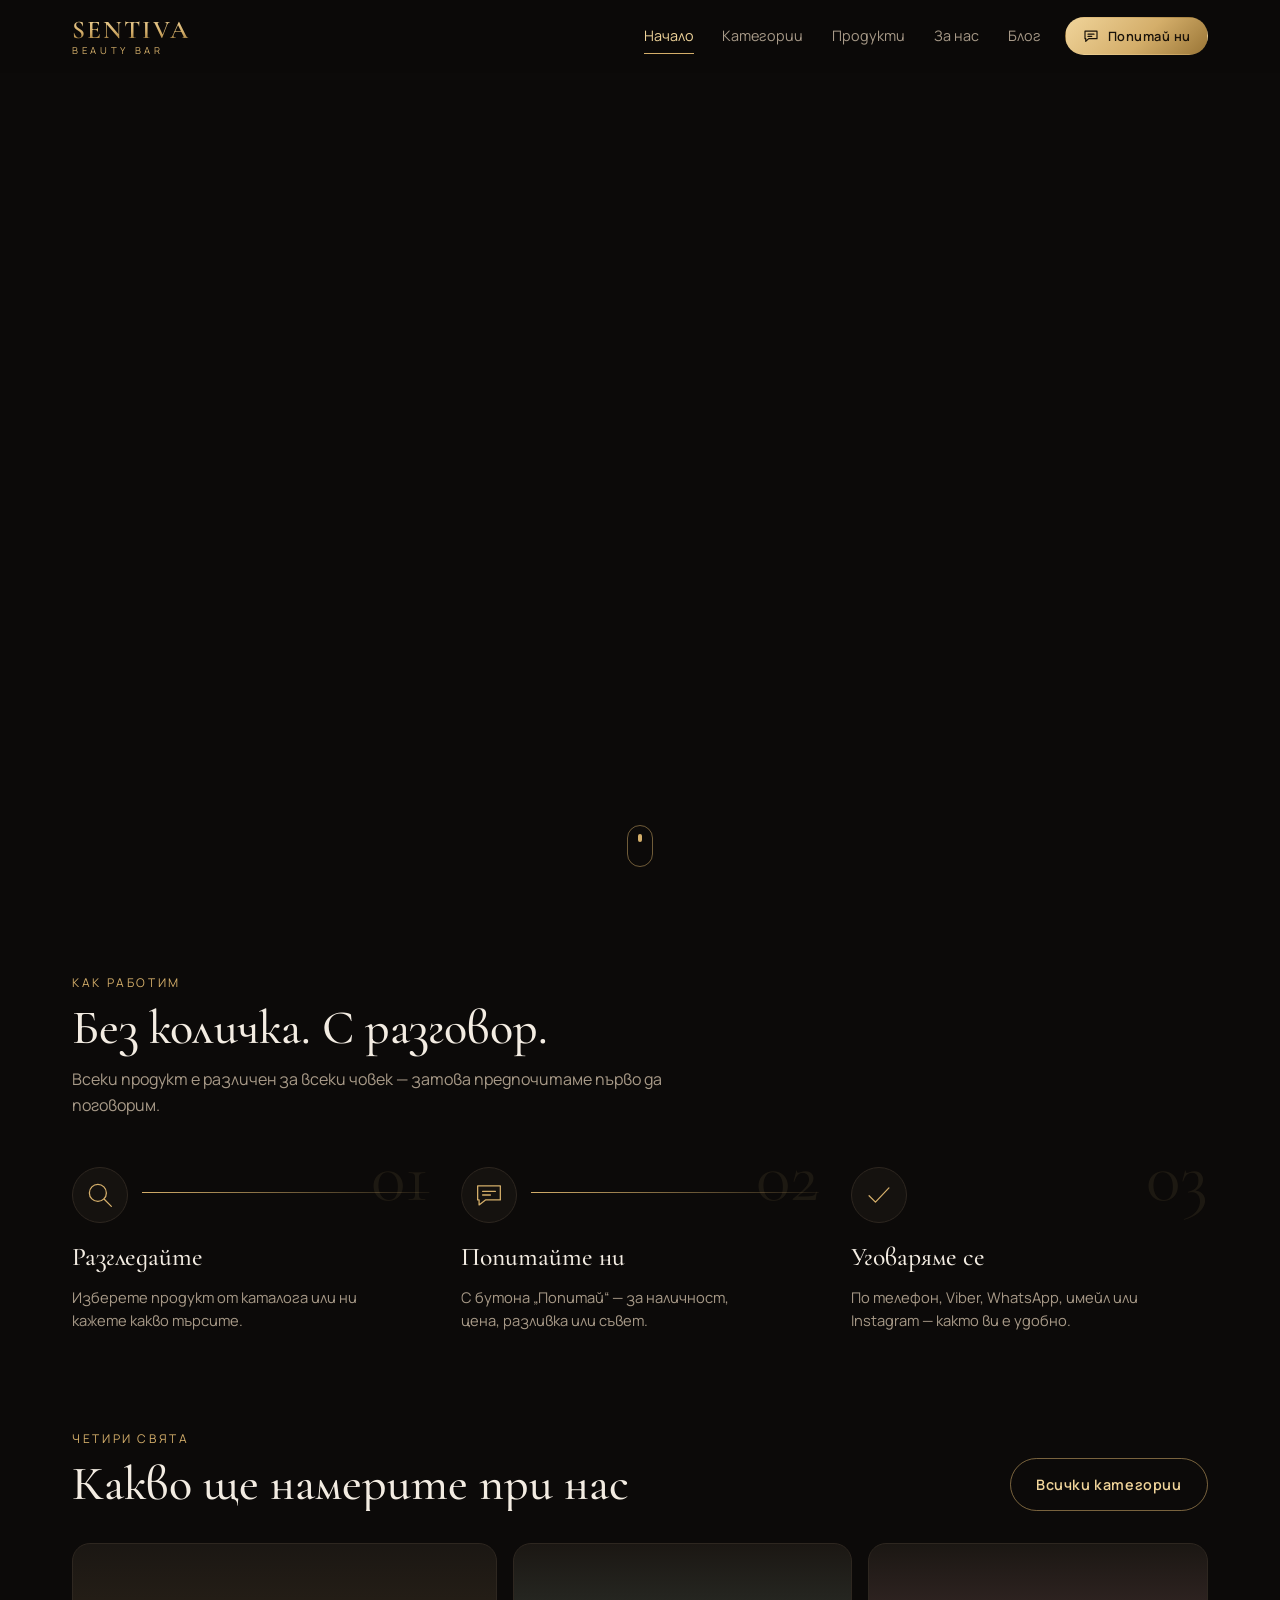
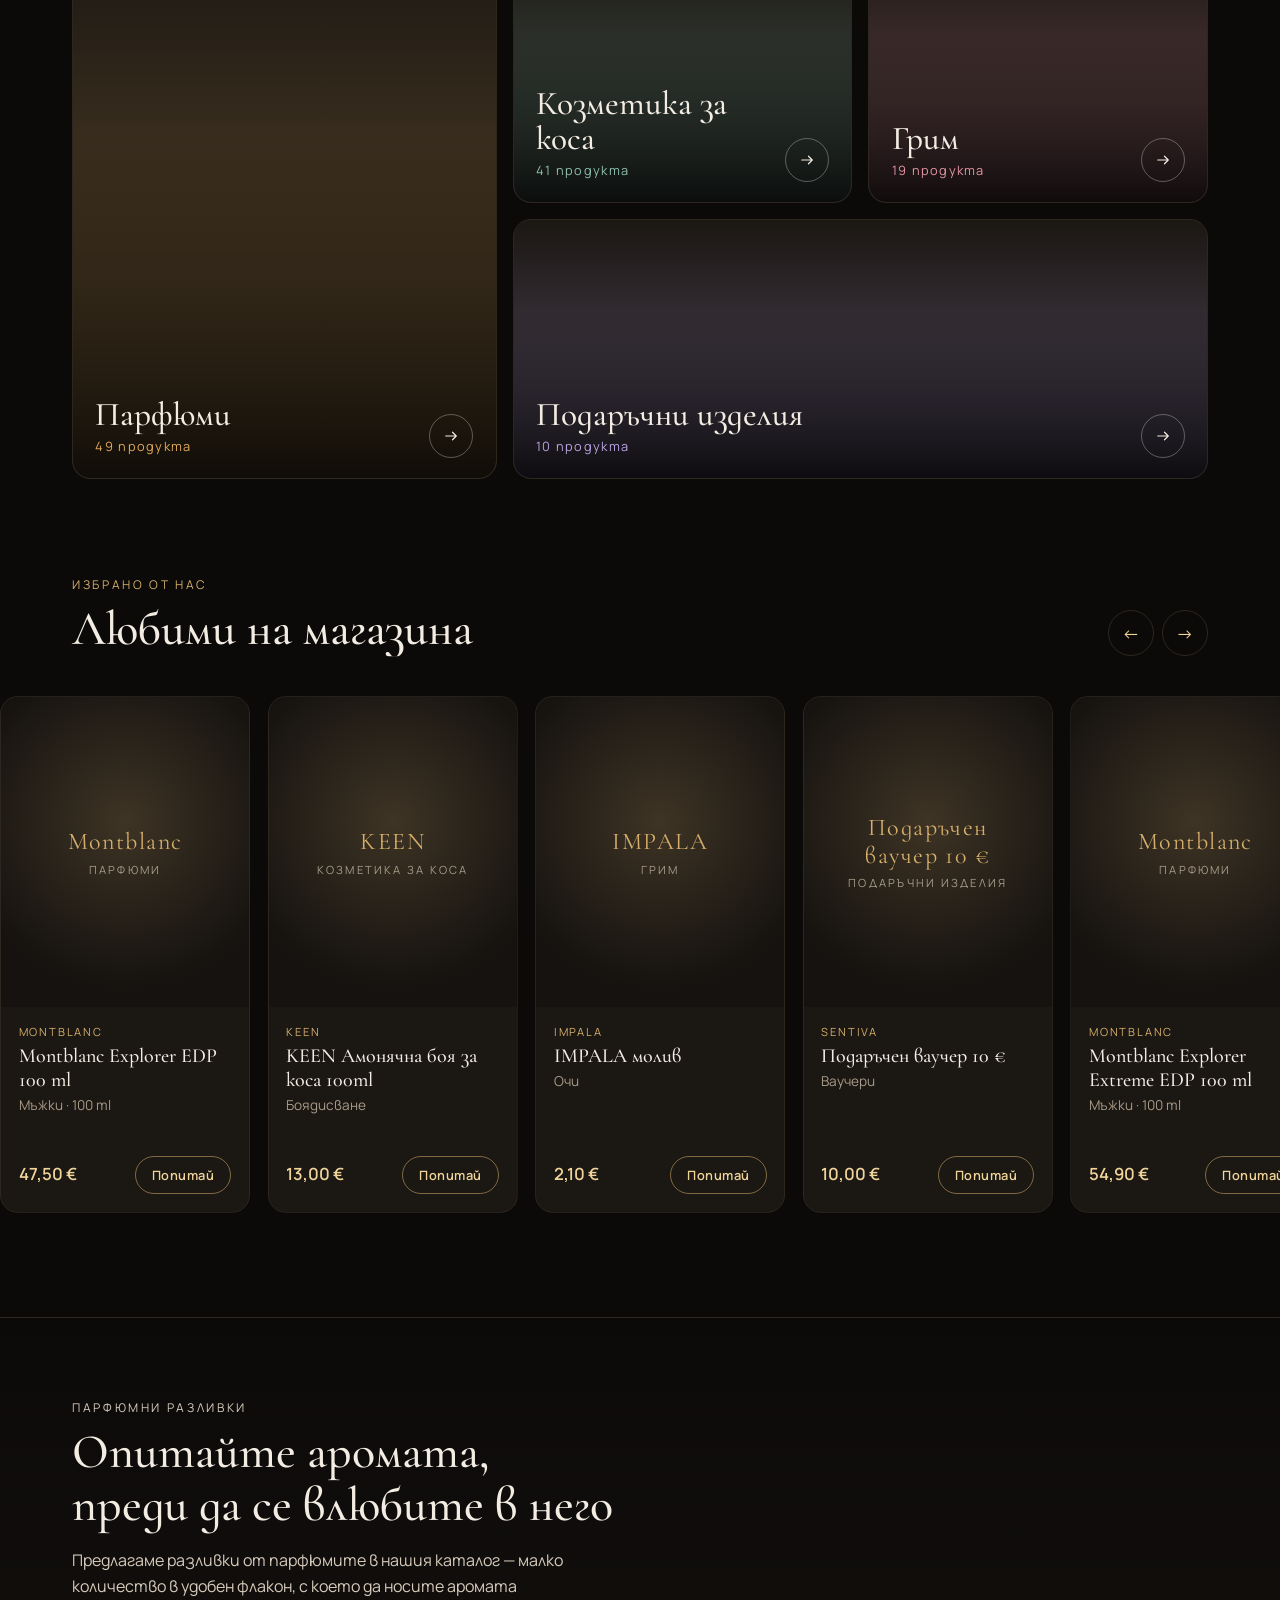
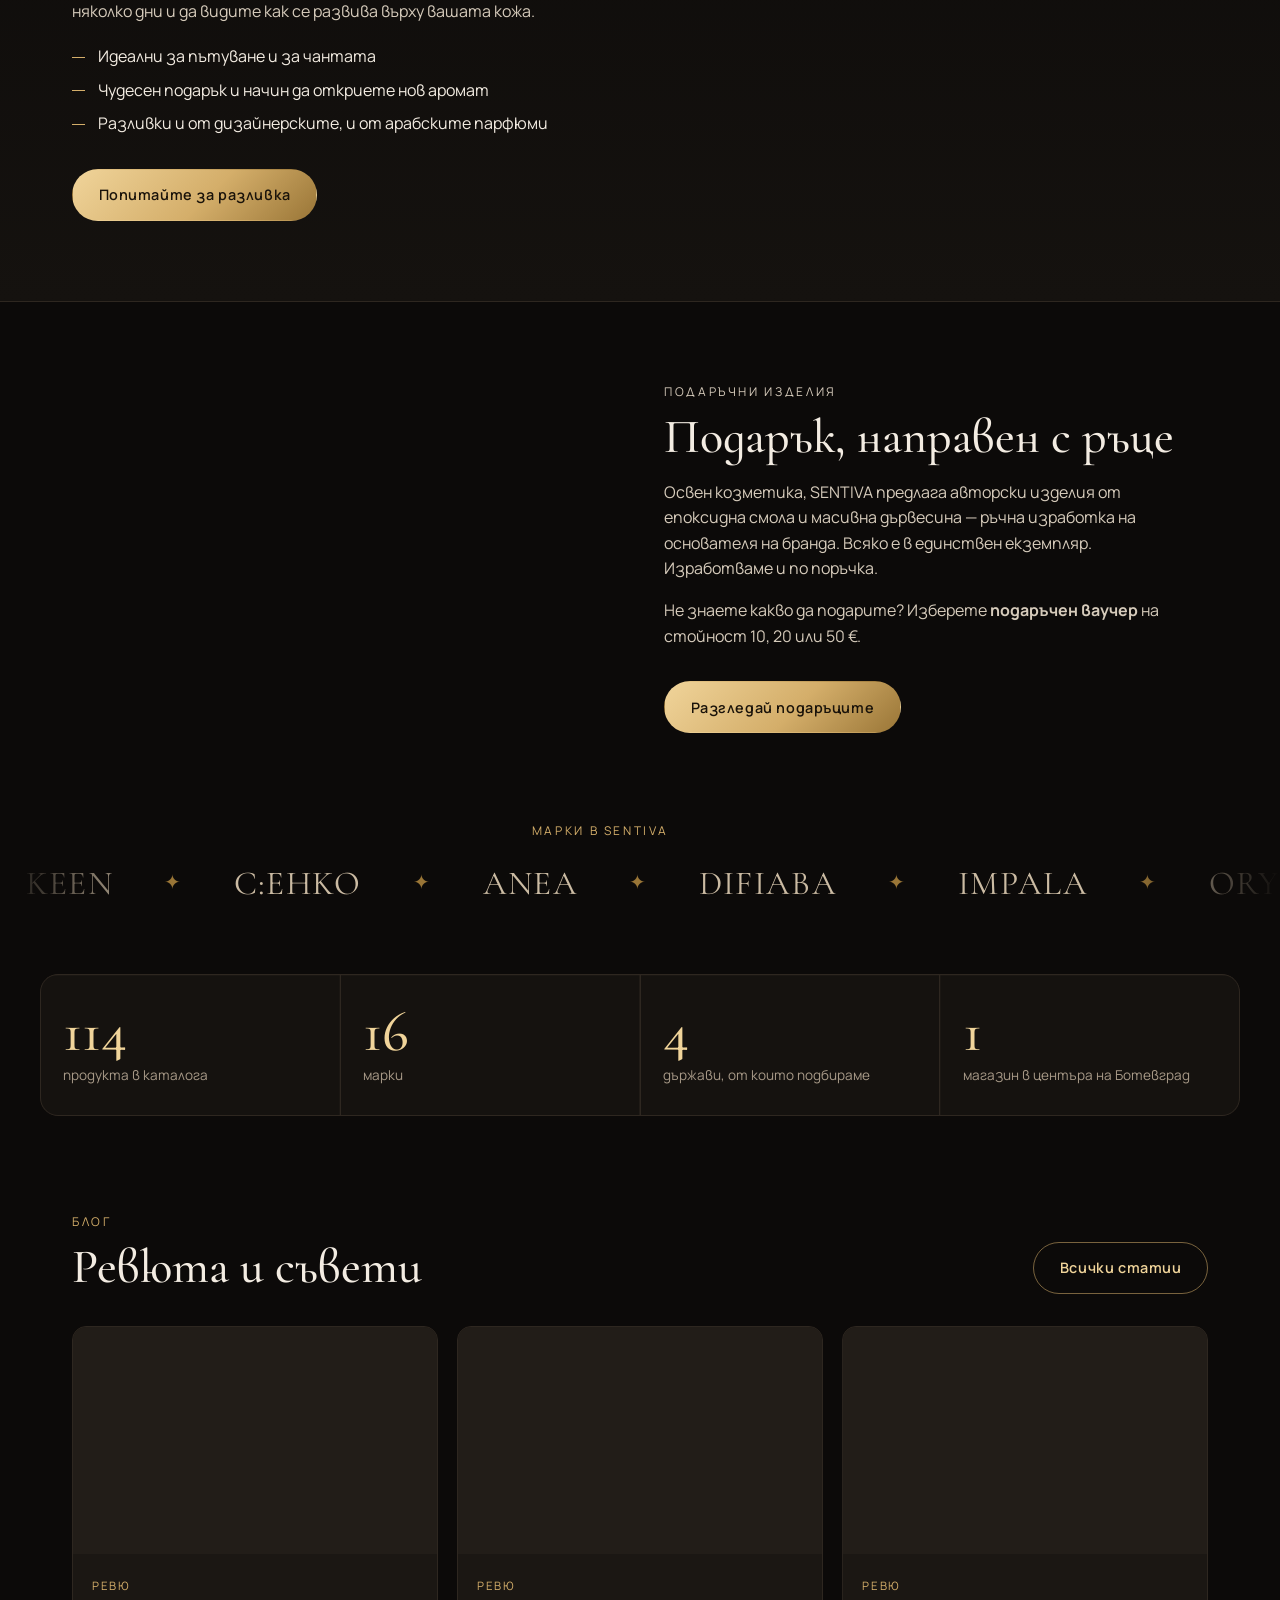
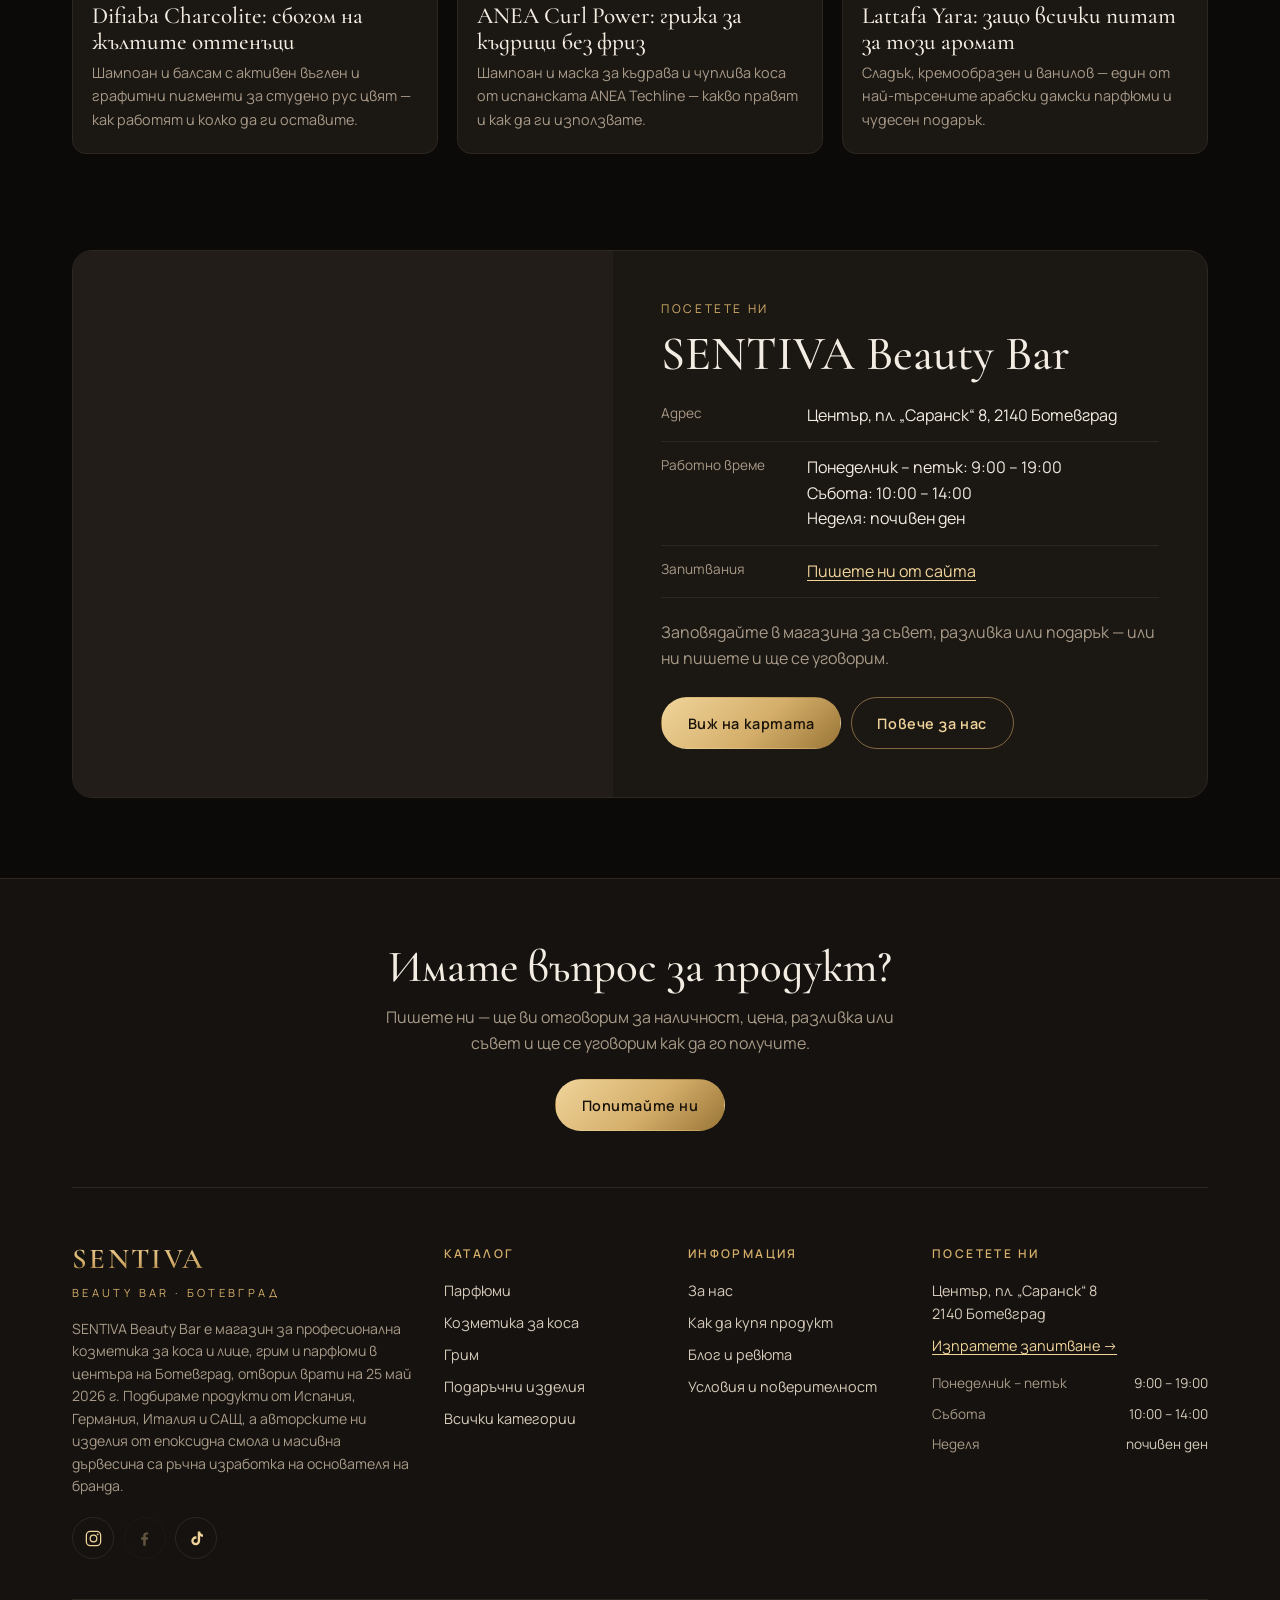
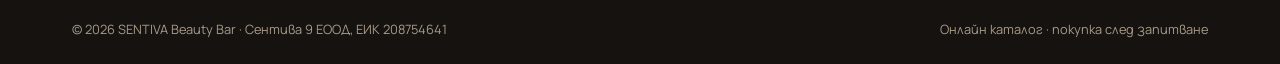
==== commit 8390c407: "Replace cart and checkout with product inquiries; add intro tour and new pages - Remove cart drawer," ====
--- a/index.html
+++ b/index.html
@@ -4,174 +4,206 @@
 <meta charset="utf-8">
 <meta name="viewport" content="width=device-width, initial-scale=1, viewport-fit=cover">
 <title>SENTIVA Beauty Bar — козметика, парфюми и подаръци в Ботевград</title>
-<meta name="description" content="SENTIVA Beauty Bar, Ботевград — професионална козметика за коса и лице, грим, оригинални и арабски парфюми, парфюмни разливки и подаръчни изделия. Онлайн поръчка с доставка в цялата страна.">
+<meta name="description" content="SENTIVA Beauty Bar, Ботевград — професионална козметика за коса и лице, грим, оригинални и арабски парфюми, парфюмни разливки и подаръчни изделия. Разгледайте каталога и ни попитайте за продукт.">
 <link rel="icon" href="img/logo.webp">
 <link rel="preconnect" href="https://fonts.googleapis.com">
 <link rel="preconnect" href="https://fonts.gstatic.com" crossorigin>
 <link href="https://fonts.googleapis.com/css2?family=Cormorant+Garamond:ital,wght@0,500;0,600;1,500&family=Manrope:wght@400;500;600&display=swap" rel="stylesheet">
 <link rel="stylesheet" href="styles.css">
+<link rel="stylesheet" href="home.css">
+<script>
+  // The intro tour plays once per browser session and never for visitors who prefer reduced motion.
+  document.documentElement.classList.add('js');
+  try {
+    if (!matchMedia('(prefers-reduced-motion: reduce)').matches && !sessionStorage.getItem('sentiva-intro')) document.documentElement.classList.add('intro-on');
+  } catch {}
+</script>
 </head>
 <body data-page="home">
 
-<main id="top">
-
-  <section class="hero">
-    <div class="hero-media" aria-hidden="true"></div>
-    <div class="wrap hero-in">
-      <p class="eyebrow">Beauty Bar · Ботевград</p>
-      <h1>Професионална грижа<br><em>за коса, лице и аромат</em></h1>
-      <p class="lead">Салонна козметика за коса от KEEN, C:EHKO и ANEA, грим IMPALA, оригинални и арабски парфюми, парфюмни разливки и авторски подаръци — в магазина в Ботевград или с доставка до вас.</p>
-      <div class="hero-cta">
-        <a href="#catalog" class="btn btn-gold">Пазарувай онлайн</a>
-        <a href="#visit" class="btn btn-ghost">Посети ни</a>
-      </div>
-    </div>
-  </section>
-
-  <div class="wrap perks-wrap"><section class="perks" aria-label="Предимства">
-    <div><b>Доставка в цялата страна</b><span>с Еконт и Спиди — до офис или адрес</span></div>
-    <div><b>Плащане при получаване</b><span>наложен платеж, без предплащане</span></div>
-    <div><b>14 дни за връщане</b><span>на неотворени продукти</span></div>
-    <div><b>Вземане от магазина</b><span>безплатно, пл. „Саранск“ 8</span></div>
-  </section></div>
-
-  <section class="cats wrap" aria-label="Категории">
-    <a class="cat-tile" href="?cat=perfume#catalog" data-go="perfume">
-      <img src="img/tb-lattafa-yara.webp" alt="" loading="lazy">
-      <span class="cat-label"><b>Парфюми</b><small id="cnt-perfume"></small></span>
-    </a>
-    <a class="cat-tile" href="?cat=hair#catalog" data-go="hair">
-      <img src="img/anea-curl-power-stop-shampoan-i-maska.webp" alt="" loading="lazy">
-      <span class="cat-label"><b>Козметика за коса</b><small id="cnt-hair"></small></span>
-    </a>
-    <a class="cat-tile" href="?cat=makeup#catalog" data-go="makeup">
-      <img src="img/impala-spirala-spider.webp" alt="" loading="lazy">
-      <span class="cat-label"><b>Грим</b><small id="cnt-makeup"></small></span>
-    </a>
-    <a class="cat-tile" href="?cat=gift#catalog" data-go="gift">
-      <img src="img/promo1.webp" alt="" loading="lazy" style="background:#fff">
-      <span class="cat-label"><b>Подаръчни изделия</b><small id="cnt-gift"></small></span>
-    </a>
-  </section>
-
-  <section class="catalog wrap" id="catalog">
-    <div class="sec-head">
-      <p class="eyebrow">Онлайн магазин</p>
-      <h2 id="catTitle">Парфюми</h2>
-    </div>
-
-    <div class="tabs" role="tablist">
-      <button role="tab" data-cat="perfume">Парфюми</button>
-      <button role="tab" data-cat="hair">Коса</button>
-      <button role="tab" data-cat="makeup">Грим</button>
-      <button role="tab" data-cat="gift">Подаръчни изделия</button>
-    </div>
-
-    <div class="tools">
-      <div class="chips" id="chips"></div>
-      <div class="tool-row">
-        <label class="search">
-          <svg viewBox="0 0 24 24" width="18" height="18" aria-hidden="true"><circle cx="11" cy="11" r="6.5" fill="none" stroke="currentColor" stroke-width="1.6"/><path d="m16 16 4.5 4.5" stroke="currentColor" stroke-width="1.6" stroke-linecap="round"/></svg>
-          <input type="search" id="q" placeholder="Търси продукт или марка…" autocomplete="off">
-        </label>
-        <select id="brand" aria-label="Марка"></select>
-        <select id="sort" aria-label="Подреди">
-          <option value="">Препоръчани</option>
-          <option value="asc">Цена: ниска → висока</option>
-          <option value="desc">Цена: висока → ниска</option>
-          <option value="name">Име А–Я</option>
-        </select>
-      </div>
-    </div>
-
-    <p class="result-count" id="resultCount" aria-live="polite"></p>
-    <div class="grid" id="grid"></div>
+<!-- Intro: a walk from the street, through the door and along the shelves of the shop. -->
+<div class="intro" id="intro">
+  <div class="in-stage" aria-hidden="true">
+    <div class="in-front">
+      <div class="in-sky"></div>
+      <div class="in-facade">
+        <div class="in-cornice"></div>
+        <div class="in-sign">
+          <span class="in-letters"><i>S</i><i>E</i><i>N</i><i>T</i><i>I</i><i>V</i><i>A</i></span>
+          <span class="in-sub">Beauty Bar</span>
+        </div>
+        <div class="in-awning"></div>
+        <div class="in-row">
+          <div class="in-window"><span></span><span></span><span></span><span></span></div>
+          <div class="in-door">
+            <b class="in-glow"></b>
+            <i class="in-leaf l"></i><i class="in-leaf r"></i>
+          </div>
+          <div class="in-window"><span></span><span></span><span></span><span></span></div>
+        </div>
+      </div>
+      <div class="in-street"></div>
+    </div>
+
+    <div class="in-aisle">
+      <div class="in-wall"></div>
+      <div class="in-cam"><div class="in-track" id="inTrack"></div></div>
+      <div class="in-floor"></div>
+    </div>
+
+    <div class="in-end">
+      <span class="in-logo">SENTIVA</span>
+      <span class="in-logo-sub">Beauty Bar · Ботевград</span>
+      <span class="in-welcome">Добре дошли</span>
+    </div>
+  </div>
+  <div class="in-progress" aria-hidden="true"><i></i></div>
+  <button class="in-skip" id="inSkip" type="button">Пропусни <span aria-hidden="true">→</span></button>
+</div>
+
+<main id="main">
+
+  <section class="hero" id="top">
+    <div class="hero-media" id="heroMedia" aria-hidden="true"></div>
+    <div class="hero-sparks" aria-hidden="true"><i></i><i></i><i></i><i></i><i></i><i></i><i></i><i></i></div>
+    <div class="wrap hero-in" id="heroIn">
+      <p class="eyebrow h-anim">Beauty Bar · Ботевград</p>
+      <h1>
+        <span class="line"><span class="h-anim">Професионална грижа</span></span>
+        <span class="line"><em class="h-anim">за коса, лице и аромат</em></span>
+      </h1>
+      <p class="lead h-anim">Салонна козметика за коса, грим, оригинални и арабски парфюми, разливки и авторски подаръци. Разгледайте каталога и ни попитайте — ще ви посъветваме и ще се уговорим как да получите продукта.</p>
+      <div class="hero-cta h-anim">
+        <a href="products.html" class="btn btn-gold">Разгледай продуктите</a>
+        <button class="btn btn-ghost" type="button" data-ask>Задай въпрос</button>
+      </div>
+    </div>
+    <a class="scroll-cue" href="#how" aria-label="Надолу"><span></span></a>
+  </section>
+
+  <section class="how wrap" id="how" aria-labelledby="howTitle">
+    <div class="sec-head" data-reveal>
+      <p class="eyebrow">Как работим</p>
+      <h2 id="howTitle">Без количка. С разговор.</h2>
+      <p class="muted lead-sm">Всеки продукт е различен за всеки човек — затова предпочитаме първо да поговорим.</p>
+    </div>
+    <ol class="steps" data-stagger="160">
+      <li>
+        <svg viewBox="0 0 48 48" aria-hidden="true"><circle cx="21" cy="21" r="12"/><path d="m30 30 10 10"/></svg>
+        <b>Разгледайте</b>
+        <span>Изберете продукт от каталога или ни кажете какво търсите.</span>
+      </li>
+      <li>
+        <svg viewBox="0 0 48 48" aria-hidden="true"><path d="M8 11h32v20H19l-9 7v-7H8z"/><path d="M15 19h18M15 24h11"/></svg>
+        <b>Попитайте ни</b>
+        <span>С бутона „Попитай“ — за наличност, цена, разливка или съвет.</span>
+      </li>
+      <li>
+        <svg viewBox="0 0 48 48" aria-hidden="true"><path d="M10 25l9 9 19-20"/></svg>
+        <b>Уговаряме се</b>
+        <span>По телефон, Viber, WhatsApp, имейл или Instagram — както ви е удобно.</span>
+      </li>
+    </ol>
+  </section>
+
+  <section class="cats wrap" aria-labelledby="catsTitle">
+    <div class="sec-head row" data-reveal>
+      <div><p class="eyebrow">Четири свята</p><h2 id="catsTitle">Какво ще намерите при нас</h2></div>
+      <a href="categories.html" class="btn btn-ghost">Всички категории</a>
+    </div>
+    <div class="cat-grid" id="catGrid" data-stagger="110" data-reveal-child="zoom"></div>
+  </section>
+
+  <section class="featured" aria-labelledby="featTitle">
+    <div class="wrap sec-head row" data-reveal>
+      <div><p class="eyebrow">Избрано от нас</p><h2 id="featTitle">Любими на магазина</h2></div>
+      <div class="rail-nav">
+        <button class="rail-btn" type="button" data-rail="-1" aria-label="Назад">←</button>
+        <button class="rail-btn" type="button" data-rail="1" aria-label="Напред">→</button>
+      </div>
+    </div>
+    <div class="rail" id="rail" tabindex="0" aria-label="Избрани продукти"></div>
   </section>
 
   <section class="decants" id="decants">
     <div class="wrap decants-in">
-      <div>
+      <div data-reveal="left">
         <p class="eyebrow">Парфюмни разливки</p>
         <h2>Опитайте аромата,<br>преди да се влюбите в него</h2>
         <p>Предлагаме разливки от парфюмите в нашия каталог — малко количество в удобен флакон, с което да носите аромата няколко дни и да видите как се развива върху вашата кожа.</p>
-        <ul class="ticks">
+        <ul class="ticks" data-stagger="120" data-reveal-child="left">
           <li>Идеални за пътуване и за чантата</li>
           <li>Чудесен подарък и начин да откриете нов аромат</li>
           <li>Разливки и от дизайнерските, и от арабските парфюми</li>
         </ul>
-        <a href="#visit" class="btn btn-gold">Попитайте за разливка</a>
-      </div>
-      <div class="decants-art">
-        <img src="img/montblanc-signiture-elixir-edp-d-90ml.webp" alt="Montblanc Signature Elixir" loading="lazy">
-        <img src="img/paco-rabanne-lady-million-edu-d-80ml.webp" alt="Paco Rabanne Lady Million" loading="lazy">
+        <button class="btn btn-gold" type="button" data-ask>Попитайте за разливка</button>
+      </div>
+      <div class="decants-art" data-parallax>
+        <img src="img/montblanc-signiture-elixir-edp-d-90ml.webp" alt="Montblanc Signature Elixir" loading="lazy" data-reveal="zoom">
+        <img src="img/paco-rabanne-lady-million-edu-d-80ml.webp" alt="Paco Rabanne Lady Million" loading="lazy" data-reveal="zoom" style="--d:.15s">
       </div>
     </div>
   </section>
 
   <section class="gifts-teaser wrap">
-    <div class="gt-text">
+    <div class="gt-art" data-parallax>
+      <img src="img/voucher-20.webp" alt="Подаръчен ваучер SENTIVA 20 €" loading="lazy" data-reveal="zoom">
+      <img src="img/promo1.webp" alt="Комплект Styling Gel + Styling Gum" loading="lazy" data-reveal="zoom" style="--d:.15s">
+    </div>
+    <div class="gt-text" data-reveal="right">
       <p class="eyebrow">Подаръчни изделия</p>
       <h2>Подарък, направен с ръце</h2>
       <p>Освен козметика, SENTIVA предлага авторски изделия от епоксидна смола и масивна дървесина — ръчна изработка на основателя на бранда. Всяко е в единствен екземпляр. Изработваме и по поръчка.</p>
       <p>Не знаете какво да подарите? Изберете <b>подаръчен ваучер</b> на стойност 10, 20 или 50 €.</p>
-      <a href="?cat=gift#catalog" data-go="gift" class="btn btn-gold">Разгледай подаръците</a>
-    </div>
-    <div class="gt-art">
-      <img src="img/voucher-20.webp" alt="Подаръчен ваучер SENTIVA 20 €" loading="lazy">
-      <img src="img/promo1.webp" alt="Комплект Styling Gel + Styling Gum" loading="lazy">
-    </div>
-  </section>
-
-  <section class="brands">
-    <div class="wrap">
-      <p class="eyebrow">Марки в Sentiva</p>
-      <ul class="brand-list" id="brandList"></ul>
-    </div>
+      <a href="products.html?cat=gift" class="btn btn-gold">Разгледай подаръците</a>
+    </div>
+  </section>
+
+  <section class="brands" aria-label="Марки">
+    <p class="eyebrow wrap" data-reveal>Марки в Sentiva</p>
+    <div class="marquee"><ul class="marquee-track" id="brandList"></ul></div>
+  </section>
+
+  <section class="numbers wrap" aria-label="SENTIVA в числа" data-stagger="120">
+    <div><b data-count="0" id="nProducts">0</b><span>продукта в каталога</span></div>
+    <div><b data-count="0" id="nBrands">0</b><span>марки</span></div>
+    <div><b data-count="4">0</b><span>държави, от които подбираме</span></div>
+    <div><b data-count="1">0</b><span>магазин в центъра на Ботевград</span></div>
   </section>
 
   <section class="blog-teaser wrap">
-    <div class="sec-head row">
+    <div class="sec-head row" data-reveal>
       <div><p class="eyebrow">Блог</p><h2>Ревюта и съвети</h2></div>
       <a href="blog.html" class="btn btn-ghost">Всички статии</a>
     </div>
-    <div class="post-grid" id="latestPosts"></div>
+    <div class="post-grid" id="latestPosts" data-stagger="120"></div>
   </section>
 
   <section class="visit wrap" id="visit">
-    <div class="visit-card">
-      <img src="img/logo2.webp" alt="SENTIVA Beauty Bar" class="visit-logo" loading="lazy">
+    <div class="visit-card" data-reveal>
+      <div class="visit-media"><img src="img/logo2.webp" alt="SENTIVA Beauty Bar" class="visit-logo" loading="lazy"></div>
       <div class="visit-info">
         <p class="eyebrow">Посетете ни</p>
         <h2>SENTIVA Beauty Bar</h2>
         <dl id="visitInfo"></dl>
-        <p class="muted">Заповядайте в магазина за съвет, разливка или подарък — или поръчайте онлайн с доставка до вас.</p>
-        <a class="btn btn-gold" id="mapLink" target="_blank" rel="noopener" href="#">Виж на картата</a>
+        <p class="muted">Заповядайте в магазина за съвет, разливка или подарък — или ни пишете и ще се уговорим.</p>
+        <div class="visit-cta">
+          <a class="btn btn-gold" id="mapLink" target="_blank" rel="noopener" href="#">Виж на картата</a>
+          <a class="btn btn-ghost" href="about.html">Повече за нас</a>
+        </div>
       </div>
     </div>
   </section>
 </main>
 
-<!-- Product detail -->
-<dialog class="modal" id="modal" aria-labelledby="mTitle">
-  <button class="x" data-close aria-label="Затвори">×</button>
-  <div class="modal-body">
-    <div class="m-img" id="mImg"></div>
-    <div class="m-info">
-      <p class="eyebrow" id="mBrand"></p>
-      <h3 id="mTitle"></h3>
-      <div class="m-tags" id="mTags"></div>
-      <p class="m-price" id="mPrice"></p>
-      <div class="m-buy" id="mBuy"></div>
-      <p id="mText"></p>
-      <div id="mBenefits"></div>
-      <div id="mUsage"></div>
-    </div>
-  </div>
-</dialog>
+<!-- Static copy of the inquiry form so Netlify Forms can detect it at deploy time (the live form is built by layout.js). -->
+<form name="inquiry" data-netlify="true" netlify-honeypot="bot-field" hidden>
+  <input name="product"><input name="message"><input name="name"><input name="channel"><input name="contact"><input name="consent"><input name="bot-field">
+</form>
 
 <script src="products.js"></script>
 <script src="blog-data.js"></script>
 <script src="layout.js"></script>
-<script src="app.js"></script>
+<script src="home.js"></script>
 </body>
 </html>
--- a/styles.css
+++ b/styles.css
@@ -1,14 +1,20 @@
+/* Shared styles for every page. Page-specific looks live in home.css, products.css, categories.css and about.css. */
 :root {
   --bg: #0c0a09;
   --bg-2: #15120f;
   --card: #1b1713;
+  --img-bg: #221d18;
   --line: #2e2720;
   --text: #f3ece2;
+  --soft: #d6cbbb;
   --muted: #a89a88;
   --gold: #d4ae6a;
   --gold-2: #f0d49a;
   --gold-deep: #9a7637;
+  --on-gold: #1a130a;
+  --bar-bg: rgba(12,10,9,.82);
   --radius: 14px;
+  --ease: cubic-bezier(.2,.7,.2,1);
   --serif: "Cormorant Garamond", Georgia, "Times New Roman", serif;
   --sans: "Manrope", system-ui, -apple-system, "Segoe UI", Roboto, sans-serif;
   color-scheme: dark;
@@ -22,10 +28,14 @@
   color: var(--text);
   font: 16px/1.6 var(--sans);
   -webkit-font-smoothing: antialiased;
-}
+  overflow-x: hidden;
+  animation: page-in .6s var(--ease) both;
+}
+@keyframes page-in { from { opacity: 0; } }
 img { max-width: 100%; display: block; }
+img.img-missing { visibility: hidden; }
 a { color: inherit; }
-button, input, select { font: inherit; color: inherit; }
+button, input, select, textarea { font: inherit; color: inherit; }
 [hidden] { display: none !important; }
 
 .wrap { width: 100%; max-width: 1200px; margin-inline: auto; padding-inline: clamp(16px, 4vw, 32px); }
@@ -34,26 +44,44 @@
 h2 { font-size: clamp(2rem, 4.5vw, 3rem); }
 .muted { color: var(--muted); }
 .small { font-size: .85rem; }
+.sr { position: absolute; width: 1px; height: 1px; overflow: hidden; clip: rect(0 0 0 0); }
+.skip-link { position: absolute; left: 1rem; top: -100px; z-index: 100; background: var(--gold); color: var(--on-gold); padding: .6rem 1rem; border-radius: 8px; }
+.skip-link:focus { top: 1rem; }
+section { scroll-margin-top: 80px; }
+.sec-head { margin-bottom: 2rem; }
+.sec-head.row { display: flex; flex-wrap: wrap; align-items: flex-end; justify-content: space-between; gap: 1rem; }
+.lead-sm { max-width: 60ch; margin: .8rem 0 0; }
 
 .btn {
+  position: relative; overflow: hidden;
   display: inline-flex; align-items: center; justify-content: center; gap: .5rem;
   padding: .85rem 1.6rem; border-radius: 999px; border: 1px solid transparent;
   font-size: .9rem; font-weight: 600; letter-spacing: .04em; text-decoration: none; cursor: pointer;
-  transition: transform .2s, background .2s, border-color .2s, color .2s;
-}
-.btn-gold { background: linear-gradient(135deg, var(--gold-2), var(--gold) 55%, var(--gold-deep)); color: #1a130a; }
-.btn-gold:hover { transform: translateY(-1px); filter: brightness(1.06); }
-.btn-ghost { border-color: rgba(212,174,106,.5); color: var(--gold-2); }
-.btn-ghost:hover { background: rgba(212,174,106,.1); }
+  transition: transform .25s var(--ease), background .2s, border-color .2s, color .2s, box-shadow .25s;
+}
+.btn-gold { background: linear-gradient(135deg, var(--gold-2), var(--gold) 55%, var(--gold-deep)); color: var(--on-gold); }
+.btn-gold::after {
+  content: ""; position: absolute; inset: 0; transform: translateX(-120%);
+  background: linear-gradient(100deg, transparent 30%, rgba(255,255,255,.55) 50%, transparent 70%);
+}
+.btn-gold:hover { transform: translateY(-2px); box-shadow: 0 10px 30px -10px rgba(212,174,106,.6); }
+.btn-gold:hover::after { transform: translateX(120%); transition: transform .8s var(--ease); }
+.btn-ghost { border-color: color-mix(in srgb, var(--gold) 55%, transparent); color: var(--gold-2); background: transparent; }
+.btn-ghost:hover { background: color-mix(in srgb, var(--gold) 12%, transparent); transform: translateY(-2px); }
+.btn-sm { padding: .5rem 1rem; font-size: .8rem; }
+.btn:disabled { opacity: .5; pointer-events: none; }
+.link-btn { background: none; border: 0; padding: 0; cursor: pointer; color: var(--gold-2); text-decoration: underline; text-underline-offset: 3px; font-size: inherit; }
 :focus-visible { outline: 2px solid var(--gold); outline-offset: 3px; }
 
-/* Header */
+/* ---------- Header ---------- */
 .topbar {
   position: sticky; top: env(safe-area-inset-top, 0px); z-index: 20;
-  background: rgba(12,10,9,.82); backdrop-filter: blur(12px); -webkit-backdrop-filter: blur(12px);
-  border-bottom: 1px solid var(--line);
-}
-.topbar-in { display: flex; align-items: center; gap: 1.5rem; height: 68px; }
+  background: var(--bar-bg); backdrop-filter: blur(12px); -webkit-backdrop-filter: blur(12px);
+  border-bottom: 1px solid transparent; transition: border-color .3s, box-shadow .3s;
+}
+.topbar.scrolled { border-bottom-color: var(--line); box-shadow: 0 10px 30px -20px rgba(0,0,0,.6); }
+.topbar-in { display: flex; align-items: center; gap: 1.5rem; height: 72px; transition: height .3s var(--ease); }
+.topbar.scrolled .topbar-in { height: 62px; }
 .brand { display: flex; flex-direction: column; text-decoration: none; line-height: 1; margin-right: auto; }
 .brand-name {
   font-family: var(--serif); font-weight: 600; font-size: 1.6rem; letter-spacing: .08em;
@@ -61,293 +89,137 @@
   -webkit-background-clip: text; background-clip: text; color: transparent;
 }
 .brand-sub { font-size: .6rem; letter-spacing: .38em; text-transform: uppercase; color: var(--gold); margin-top: .2rem; }
-.nav { display: flex; gap: 1.6rem; }
-.nav a { text-decoration: none; font-size: .9rem; color: var(--muted); transition: color .2s; }
-.nav a:hover { color: var(--gold-2); }
-.inq-btn {
-  position: relative; background: none; border: 1px solid var(--line); border-radius: 999px;
-  width: 42px; height: 42px; display: grid; place-items: center; cursor: pointer; color: var(--gold-2);
-}
-.inq-btn:hover { border-color: var(--gold); }
-.inq-count {
-  position: absolute; top: -4px; right: -4px; min-width: 20px; height: 20px; padding: 0 5px;
-  border-radius: 10px; background: var(--gold); color: #1a130a; font-size: .7rem; font-weight: 700;
-  display: grid; place-items: center;
-}
+.nav { display: flex; gap: 1.8rem; }
+.nav a { position: relative; text-decoration: none; font-size: .9rem; color: var(--muted); transition: color .2s; padding: .3rem 0; }
+.nav a::after {
+  content: ""; position: absolute; left: 0; right: 0; bottom: -2px; height: 1px; background: var(--gold);
+  transform: scaleX(0); transform-origin: right; transition: transform .35s var(--ease);
+}
+.nav a:hover, .nav a[aria-current] { color: var(--gold-2); }
+.nav a:hover::after, .nav a[aria-current]::after { transform: scaleX(1); transform-origin: left; }
+.ask-top svg { flex: none; }
 .menu-btn { display: none; background: none; border: 0; width: 42px; height: 42px; cursor: pointer; padding: 10px; }
-.menu-btn span { display: block; height: 1.5px; background: var(--text); margin: 6px 0; transition: transform .2s; }
+.menu-btn span { display: block; height: 1.5px; background: var(--text); margin: 6px 0; transition: transform .25s; }
 .menu-btn[aria-expanded="true"] span:first-child { transform: translateY(3.75px) rotate(45deg); }
 .menu-btn[aria-expanded="true"] span:last-child { transform: translateY(-3.75px) rotate(-45deg); }
 
-/* Hero */
-.hero { position: relative; min-height: min(86vh, 760px); display: flex; align-items: center; overflow: hidden; }
-.hero-media {
-  position: absolute; top: 0; bottom: 0; right: 0; height: 100%; aspect-ratio: 389 / 600; max-width: 70%;
-  background: url(img/hero.webp) center top / cover no-repeat;
-  -webkit-mask-image: linear-gradient(90deg, transparent, #000 40%, #000 85%, transparent), linear-gradient(0deg, transparent, #000 25%);
-  -webkit-mask-composite: source-in; mask-image: linear-gradient(90deg, transparent, #000 40%, #000 85%, transparent), linear-gradient(0deg, transparent, #000 25%);
-  mask-composite: intersect;
-}
-.hero-in { position: relative; padding-block: 5rem; }
-.hero h1 { font-size: clamp(2.6rem, 6.5vw, 5rem); max-width: 14ch; }
-.hero h1 em { font-style: italic; color: var(--gold-2); }
-.lead { max-width: 52ch; color: #d6cbbb; font-size: 1.05rem; margin: 1.4rem 0 2rem; }
-.hero-cta { display: flex; flex-wrap: wrap; gap: .8rem; }
-
-/* Category tiles */
-.cats { display: grid; grid-template-columns: repeat(4, 1fr); gap: 1rem; margin-top: 1rem; position: relative; }
-.cat-tile {
-  position: relative; aspect-ratio: 4/3; border-radius: var(--radius); overflow: hidden;
-  border: 1px solid var(--line); padding: 0; cursor: pointer; background: var(--card); text-align: left;
-}
-.cat-tile img { width: 100%; height: 100%; object-fit: cover; transition: transform .6s; }
-.cat-tile:hover img { transform: scale(1.05); }
-.cat-tile::after { content: ""; position: absolute; inset: 0; background: linear-gradient(0deg, rgba(0,0,0,.8), transparent 60%); }
-.cat-label { position: absolute; left: 1.2rem; bottom: 1rem; z-index: 1; display: flex; flex-direction: column; }
-.cat-label b { font-family: var(--serif); font-weight: 500; font-size: 1.7rem; }
-.cat-label small { color: var(--gold-2); font-size: .8rem; letter-spacing: .08em; }
-
-/* Catalog */
-section { scroll-margin-top: 80px; }
-.catalog { padding-block: 5rem 3rem; }
-.sec-head { margin-bottom: 2rem; }
-.tabs { display: flex; gap: .4rem; border-bottom: 1px solid var(--line); margin-bottom: 1.4rem; overflow-x: auto; }
-.tabs button {
-  background: none; border: 0; padding: .8rem 1.2rem; cursor: pointer; color: var(--muted);
-  border-bottom: 2px solid transparent; margin-bottom: -1px; white-space: nowrap; font-weight: 500;
-}
-.tabs button[aria-selected="true"] { color: var(--gold-2); border-bottom-color: var(--gold); }
-.tools { display: grid; gap: 1rem; margin-bottom: 1rem; }
-.chips { display: flex; flex-wrap: wrap; gap: .5rem; }
+/* ---------- Motion ---------- */
+.js [data-reveal] {
+  opacity: 0; transform: translateY(32px);
+  transition: opacity .9s var(--ease), transform .9s var(--ease), clip-path 1.1s var(--ease), filter .9s var(--ease);
+  transition-delay: var(--d, 0s);
+}
+.js [data-reveal="left"] { transform: translateX(-48px); }
+.js [data-reveal="right"] { transform: translateX(48px); }
+.js [data-reveal="zoom"] { transform: scale(.9); }
+.js [data-reveal="blur"] { transform: none; filter: blur(12px); }
+.js [data-reveal="clip"] { transform: none; opacity: 1; clip-path: inset(0 0 100% 0); }
+.js [data-reveal="fade"] { transform: none; }
+.js [data-reveal].in { opacity: 1; transform: none; filter: none; clip-path: inset(0 0 0 0); }
+
+/* ---------- Product bits (shared) ---------- */
+.ph {
+  width: 100%; height: 100%; display: grid; place-items: center; text-align: center; padding: 1.5rem;
+  background: radial-gradient(circle at 50% 40%, color-mix(in srgb, var(--gold) 16%, var(--img-bg)), var(--bg-2) 75%);
+}
+.ph span { font-family: var(--serif); font-size: 1.5rem; color: var(--gold); letter-spacing: .06em; line-height: 1.15; }
+.ph small { display: block; font-family: var(--sans); font-size: .7rem; letter-spacing: .2em; color: var(--muted); text-transform: uppercase; margin-top: .5rem; }
+.card-brand { font-size: .7rem; letter-spacing: .16em; text-transform: uppercase; color: var(--gold); }
+.price { font-weight: 600; color: var(--gold-2); font-size: 1.05rem; }
+.price small { font-weight: 400; color: var(--muted); font-size: .75rem; }
 .chip {
   padding: .45rem 1rem; border-radius: 999px; border: 1px solid var(--line); background: transparent;
   font-size: .85rem; cursor: pointer; color: var(--muted); transition: all .2s;
 }
 .chip:hover { border-color: var(--gold-deep); color: var(--text); }
-.chip[aria-pressed="true"] { background: rgba(212,174,106,.14); border-color: var(--gold); color: var(--gold-2); }
-.tool-row { display: flex; flex-wrap: wrap; gap: .6rem; }
-.search {
-  flex: 1 1 260px; display: flex; align-items: center; gap: .5rem; padding: 0 1rem;
-  background: var(--bg-2); border: 1px solid var(--line); border-radius: 999px; color: var(--muted);
-}
-.search input { flex: 1; min-width: 0; background: none; border: 0; outline: none; padding: .75rem 0; color: var(--text); }
-.search:focus-within { border-color: var(--gold-deep); }
-select {
-  flex: 0 1 220px; background: var(--bg-2); border: 1px solid var(--line); border-radius: 999px;
-  padding: .75rem 1rem; cursor: pointer; min-width: 0;
-}
-.result-count { color: var(--muted); font-size: .85rem; margin: 0 0 1rem; }
-
-.grid { display: grid; grid-template-columns: repeat(auto-fill, minmax(220px, 1fr)); gap: 1.2rem; }
-.card {
-  display: flex; flex-direction: column; background: var(--card); border: 1px solid var(--line);
-  border-radius: var(--radius); overflow: hidden; cursor: pointer; text-align: left; padding: 0;
-  transition: transform .25s, border-color .25s, box-shadow .25s;
-}
-.card:hover { transform: translateY(-3px); border-color: rgba(212,174,106,.45); box-shadow: 0 14px 40px -18px rgba(212,174,106,.35); }
-.card-img { position: relative; aspect-ratio: 1; background: #221d18; overflow: hidden; }
-.card-img img { width: 100%; height: 100%; object-fit: cover; transition: transform .5s; }
-.card:hover .card-img img { transform: scale(1.04); }
-.badge {
-  position: absolute; top: .7rem; left: .7rem; padding: .2rem .6rem; border-radius: 999px;
-  background: rgba(12,10,9,.75); border: 1px solid rgba(212,174,106,.5); color: var(--gold-2);
-  font-size: .7rem; letter-spacing: .05em;
-}
-.ph {
-  width: 100%; height: 100%; display: grid; place-items: center; text-align: center; padding: 1.5rem;
-  background: radial-gradient(circle at 50% 40%, #2b241c, #15120f 70%);
-}
-.ph span { font-family: var(--serif); font-size: 1.5rem; color: var(--gold); letter-spacing: .06em; line-height: 1.15; }
-.ph small { display: block; font-family: var(--sans); font-size: .7rem; letter-spacing: .2em; color: var(--muted); text-transform: uppercase; margin-top: .5rem; }
-.card-body { padding: 1rem 1.1rem 1.2rem; display: flex; flex-direction: column; gap: .25rem; flex: 1; }
-.card-brand { font-size: .7rem; letter-spacing: .16em; text-transform: uppercase; color: var(--gold); }
-.card-name { font-family: var(--serif); font-size: 1.25rem; line-height: 1.2; }
-.card-short { font-size: .82rem; color: var(--muted); line-height: 1.45; }
-.card-foot { margin-top: auto; padding-top: .7rem; display: flex; align-items: baseline; justify-content: space-between; gap: .5rem; }
-.price { font-weight: 600; color: var(--gold-2); font-size: 1.05rem; }
-.price small { font-weight: 400; color: var(--muted); font-size: .75rem; }
-.card-meta { font-size: .72rem; color: var(--muted); }
-.empty { grid-column: 1/-1; text-align: center; color: var(--muted); padding: 3rem 0; }
-
-/* Decants */
-.decants { background: linear-gradient(180deg, var(--bg), var(--bg-2)); border-block: 1px solid var(--line); padding-block: 5rem; }
-.decants-in { display: grid; grid-template-columns: 1.1fr 1fr; gap: 3rem; align-items: center; }
-.decants p { color: #d6cbbb; max-width: 50ch; }
-.ticks { list-style: none; padding: 0; margin: 1.2rem 0 2rem; display: grid; gap: .5rem; }
-.ticks li { padding-left: 1.6rem; position: relative; }
-.ticks li::before { content: ""; position: absolute; left: 0; top: .65em; width: .8rem; height: 1px; background: var(--gold); }
-.decants-art { display: grid; grid-template-columns: 1fr 1fr; gap: 1rem; }
-.decants-art img { border-radius: var(--radius); aspect-ratio: 3/4; object-fit: cover; border: 1px solid var(--line); }
-.decants-art img:last-child { margin-top: 3rem; }
-
-/* Sets */
-.sets { padding-block: 5rem 2rem; }
-.sets-grid { display: grid; grid-template-columns: repeat(auto-fit, minmax(250px, 1fr)); gap: 1.2rem; }
-.set { background: var(--card); border: 1px solid var(--line); border-radius: var(--radius); overflow: hidden; }
-.set img { width: 100%; aspect-ratio: 1; object-fit: contain; background: #fff; }
-.set div { padding: 1.1rem 1.2rem 1.3rem; }
-.set h3 { font-size: 1.35rem; margin-bottom: .4rem; }
-.set p { margin: 0; color: var(--muted); font-size: .88rem; }
-.note { color: var(--muted); font-size: .85rem; margin-top: 1.2rem; }
-
-/* Brands */
-.brands { padding-block: 3rem; text-align: center; }
-.brand-list { list-style: none; padding: 0; margin: 1rem 0 0; display: flex; flex-wrap: wrap; justify-content: center; gap: .6rem 2.2rem; }
-.brand-list li { font-family: var(--serif); font-size: 1.4rem; color: #cbbba3; letter-spacing: .04em; }
-
-/* Visit */
-.visit { padding-block: 3rem 5rem; }
-.visit-card {
-  display: grid; grid-template-columns: 1fr 1.1fr; gap: 0; border: 1px solid var(--line);
-  border-radius: calc(var(--radius) + 6px); overflow: hidden; background: var(--card);
-}
-.visit-logo { width: 100%; height: 100%; object-fit: cover; min-height: 260px; }
-.visit-info { padding: clamp(1.5rem, 4vw, 3rem); }
-.visit-info h2 { margin-bottom: 1.4rem; }
-dl { margin: 0 0 1.4rem; display: grid; gap: .8rem; }
-dl div { display: grid; grid-template-columns: 130px 1fr; gap: 1rem; border-bottom: 1px solid var(--line); padding-bottom: .8rem; }
-dt { color: var(--muted); font-size: .85rem; }
-dd { margin: 0; }
-.visit-info .muted { margin-bottom: 1.6rem; }
-
-
-/* Modal */
-.modal {
-  width: min(960px, calc(100% - 32px)); max-height: calc(100dvh - 48px); padding: 0;
-  background: var(--bg-2); color: var(--text); border: 1px solid var(--line); border-radius: calc(var(--radius) + 4px);
-}
-.modal::backdrop { background: rgba(0,0,0,.7); backdrop-filter: blur(4px); }
-.modal-body { display: grid; grid-template-columns: 1fr 1fr; }
-.m-img { background: #221d18; min-height: 320px; }
-.m-img img { width: 100%; height: 100%; object-fit: cover; }
-.m-info { padding: 2rem; display: flex; flex-direction: column; gap: .8rem; }
-.m-info h3 { font-size: 2rem; }
-.m-info p { margin: 0; }
-.m-tags { display: flex; flex-wrap: wrap; gap: .4rem; }
-.m-tags span { font-size: .75rem; padding: .25rem .7rem; border-radius: 999px; border: 1px solid var(--line); color: var(--muted); }
-.m-price { font-size: 1.6rem; font-weight: 600; color: var(--gold-2); }
-.m-info h4 { margin: .4rem 0 .3rem; font-size: .75rem; letter-spacing: .18em; text-transform: uppercase; color: var(--gold); font-weight: 600; }
-.m-info ul { margin: 0; padding-left: 1.1rem; color: #d6cbbb; }
-.m-info .btn { margin-top: .6rem; align-self: flex-start; }
+.chip[aria-pressed="true"] { background: color-mix(in srgb, var(--gold) 14%, transparent); border-color: var(--gold); color: var(--gold-2); }
+.chips { display: flex; flex-wrap: wrap; gap: .5rem; }
 .x {
-  position: absolute; top: .6rem; right: .6rem; z-index: 2; width: 38px; height: 38px; border-radius: 50%;
-  border: 1px solid var(--line); background: rgba(12,10,9,.7); font-size: 1.4rem; line-height: 1; cursor: pointer;
-}
-.x:hover { border-color: var(--gold); }
-
-/* Drawer */
-.scrim { position: fixed; inset: 0; background: rgba(0,0,0,.6); z-index: 40; }
-.drawer {
-  position: fixed; top: 0; right: 0; bottom: 0; z-index: 50; width: min(420px, 100%);
-  background: var(--bg-2); border-left: 1px solid var(--line); display: flex; flex-direction: column;
-  padding-top: env(safe-area-inset-top, 0px); padding-bottom: env(safe-area-inset-bottom, 0px);
-}
-.drawer-head { position: relative; padding: 1.4rem 1.4rem 1rem; border-bottom: 1px solid var(--line); }
-.drawer-head h3 { font-size: 1.6rem; }
-.drawer-head .x { top: 1.2rem; right: 1rem; }
-.inq-list { list-style: none; margin: 0; padding: .6rem 1.4rem; overflow-y: auto; flex: 1; }
-.inq-list li { display: grid; grid-template-columns: 56px 1fr auto; gap: .8rem; align-items: center; padding: .7rem 0; border-bottom: 1px solid var(--line); }
-.inq-list .thumb { width: 56px; height: 56px; border-radius: 8px; overflow: hidden; background: #221d18; }
-.inq-list .thumb img { width: 100%; height: 100%; object-fit: cover; }
-.inq-list .nm { font-size: .88rem; line-height: 1.3; }
-.inq-list .nm small { display: block; color: var(--gold-2); }
-.qty { display: flex; align-items: center; gap: .3rem; }
-.qty button { width: 26px; height: 26px; border-radius: 50%; border: 1px solid var(--line); background: none; cursor: pointer; }
-.qty span { min-width: 1.2rem; text-align: center; font-size: .9rem; }
-.inq-empty { color: var(--muted); padding: 2rem 0; text-align: center; border: 0 !important; display: block !important; }
-.drawer-foot { padding: 1.2rem 1.4rem 1.6rem; border-top: 1px solid var(--line); }
-.drawer-foot p { margin: 0 0 .8rem; }
-.inq-total b { color: var(--gold-2); font-size: 1.2rem; }
-.drawer-foot .btn { width: 100%; }
-
-/* Responsive */
-@media (max-width: 900px) {
-  .nav {
-    position: fixed; inset: 68px 0 auto 0; flex-direction: column; gap: 0; padding: .5rem clamp(16px, 4vw, 32px) 1.5rem;
-    background: rgba(12,10,9,.97); border-bottom: 1px solid var(--line);
-    transform: translateY(-120%); transition: transform .3s; z-index: -1;
-  }
-  .nav.open { transform: none; }
-  .nav a { padding: .9rem 0; border-bottom: 1px solid var(--line); font-size: 1rem; }
-  .menu-btn { display: block; }
-  .topbar-in { gap: .6rem; }
-  .decants-in, .visit-card, .modal-body { grid-template-columns: 1fr; }
-  .m-img { aspect-ratio: 4/3; min-height: 0; }
-  .visit-logo { min-height: 0; aspect-ratio: 3/2; }
-}
-@media (max-width: 640px) {
-  .hero-media { max-width: none; width: 100%; opacity: .45; }
-  .cats { grid-template-columns: 1fr 1fr; gap: .7rem; }
-  .cat-label b { font-size: 1.2rem; }
-  .cat-label { left: .8rem; bottom: .6rem; }
-  .cat-tile { aspect-ratio: 1; }
-  .grid { grid-template-columns: repeat(2, 1fr); gap: .7rem; }
-  .card-body { padding: .8rem; }
-  .card-name { font-size: 1.05rem; }
-  .card-short { display: none; }
-  select { flex: 1 1 45%; }
-  dl div { grid-template-columns: 1fr; gap: .2rem; }
-  .m-info { padding: 1.4rem; }
-}
-@media (prefers-reduced-motion: reduce) {
-  *, *::before, *::after { transition: none !important; scroll-behavior: auto !important; }
-}
-
-/* ===== Shop additions ===== */
-.btn-sm { padding: .45rem .9rem; font-size: .78rem; }
-.btn-lg { padding: 1rem 2rem; font-size: 1rem; }
-.btn.disabled, .btn:disabled { opacity: .45; pointer-events: none; }
-.sr { position: absolute; width: 1px; height: 1px; overflow: hidden; clip: rect(0 0 0 0); }
-.sec-head.row { display: flex; flex-wrap: wrap; align-items: flex-end; justify-content: space-between; gap: 1rem; }
-.lead-sm { max-width: 60ch; margin: .8rem 0 0; }
-
-.perks-wrap { margin-top: -2.5rem; position: relative; }
-.perks { display: grid; grid-template-columns: repeat(4, 1fr); gap: 1px; background: var(--line); border: 1px solid var(--line); border-radius: var(--radius); overflow: hidden; }
-.perks div { background: var(--bg-2); padding: 1.1rem 1.2rem; display: flex; flex-direction: column; gap: .15rem; }
-.perks b { font-weight: 600; font-size: .92rem; color: var(--gold-2); }
-.perks span { font-size: .8rem; color: var(--muted); }
-
-.card { cursor: pointer; }
-.card-meta { order: 0; }
-.card-foot { align-items: center; }
-
-.m-buy { display: flex; flex-direction: column; gap: .4rem; align-items: flex-start; }
-.m-buy .btn { margin-top: 0; }
+  position: absolute; top: .8rem; right: .8rem; z-index: 2; width: 40px; height: 40px; border-radius: 50%;
+  border: 1px solid var(--line); background: color-mix(in srgb, var(--bg) 70%, transparent); font-size: 1.4rem; line-height: 1; cursor: pointer;
+  transition: transform .3s var(--ease), border-color .2s;
+}
+.x:hover { border-color: var(--gold); transform: rotate(90deg); }
+
+/* ---------- Forms ---------- */
+label { display: grid; gap: .35rem; font-size: .88rem; color: var(--muted); }
+input:not([type=radio]):not([type=checkbox]), textarea, select {
+  width: 100%; background: var(--bg); border: 1px solid var(--line); border-radius: 10px; padding: .75rem .9rem; color: var(--text); font-size: 1rem;
+  transition: border-color .2s, box-shadow .2s;
+}
+input:focus, textarea:focus, select:focus { outline: none; border-color: var(--gold); box-shadow: 0 0 0 3px color-mix(in srgb, var(--gold) 18%, transparent); }
+textarea { resize: vertical; }
+.f-row { display: grid; grid-template-columns: 1fr 1fr; gap: 1rem; }
+.consent { display: flex; gap: .6rem; align-items: flex-start; font-size: .85rem; color: var(--soft); }
+.consent input { margin-top: .2rem; accent-color: var(--gold); width: 18px; height: 18px; flex: none; }
+.consent a { color: var(--gold-2); }
+.form-error { color: #f0a58a; margin: 0; font-size: .9rem; }
+
+/* ---------- Inquiry dialog ---------- */
+.ask {
+  width: min(560px, calc(100% - 24px)); max-height: calc(100dvh - 32px); padding: 0; overflow: auto;
+  background: var(--bg-2); color: var(--text); border: 1px solid var(--line); border-radius: 20px;
+  box-shadow: 0 40px 120px -30px rgba(0,0,0,.8);
+}
+.ask[open] { animation: ask-in .5s var(--ease); }
+.ask::backdrop { background: rgba(5,4,3,.7); backdrop-filter: blur(6px); }
+.ask[open]::backdrop { animation: page-in .4s ease; }
+@keyframes ask-in { from { opacity: 0; transform: translateY(30px) scale(.97); } }
+.ask-view { padding: clamp(1.4rem, 4vw, 2.2rem); display: grid; gap: .9rem; }
+.ask-view h3 { font-size: 2rem; padding-right: 2.5rem; }
+.ask-intro { margin: -.3rem 0 0; }
+.ask .eyebrow { margin: 0; }
+#askForm { display: grid; gap: 1rem; }
+.ask-product {
+  display: grid; grid-template-columns: 64px 1fr auto; gap: .9rem; align-items: center;
+  padding: .7rem; border: 1px solid var(--line); border-radius: 14px; background: var(--card);
+}
+.ask-product .thumb { width: 64px; height: 64px; border-radius: 10px; overflow: hidden; background: var(--img-bg); }
+.ask-product .thumb img { width: 100%; height: 100%; object-fit: cover; }
+.ask-product .ph span { font-size: .8rem; } .ask-product .ph small { display: none; } .ask-product .ph { padding: .3rem; }
+.ask-product b { display: block; font-weight: 500; line-height: 1.3; font-size: .95rem; }
+.ask-product .price { font-size: .9rem; }
+.ask-product .link-btn { font-size: .8rem; color: var(--muted); }
+.ask-quick { display: flex; flex-wrap: wrap; gap: .4rem; }
+.ask-quick .chip { font-size: .78rem; padding: .35rem .8rem; }
+.channels { border: 0; padding: 0; margin: 0; }
+.channels legend { font-size: .88rem; color: var(--muted); margin-bottom: .45rem; padding: 0; }
+.channel-list { display: flex; flex-wrap: wrap; gap: .4rem; }
+.channel { display: block; cursor: pointer; }
+.channel input { position: absolute; opacity: 0; pointer-events: none; }
+.channel span { display: block; padding: .45rem .9rem; border-radius: 999px; border: 1px solid var(--line); font-size: .85rem; color: var(--soft); transition: all .2s; }
+.channel input:checked + span { border-color: var(--gold); background: color-mix(in srgb, var(--gold) 15%, transparent); color: var(--gold-2); }
+.channel input:focus-visible + span { outline: 2px solid var(--gold); outline-offset: 2px; }
+.ask-done { text-align: center; justify-items: center; padding-block: 3rem; }
+.tick { width: 76px; height: 76px; fill: none; stroke: var(--gold); stroke-width: 2; stroke-linecap: round; stroke-linejoin: round; }
+.tick circle { stroke-dasharray: 151; stroke-dashoffset: 151; animation: draw .8s var(--ease) forwards; }
+.tick path { stroke-dasharray: 36; stroke-dashoffset: 36; animation: draw .5s .6s var(--ease) forwards; }
+@keyframes draw { to { stroke-dashoffset: 0; } }
+#askText { font-family: ui-monospace, monospace; font-size: .85rem; }
+.ask-links { display: flex; flex-wrap: wrap; gap: .5rem; }
 
 .toast {
   position: fixed; left: 50%; bottom: calc(1.5rem + env(safe-area-inset-bottom, 0px)); transform: translateX(-50%); z-index: 60;
-  background: var(--gold); color: #1a130a; padding: .7rem 1.3rem; border-radius: 999px; font-weight: 600; font-size: .9rem;
-  box-shadow: 0 10px 30px rgba(0,0,0,.5);
-}
-
-/* Gifts teaser */
-.gifts-teaser { display: grid; grid-template-columns: 1fr 1fr; gap: 3rem; align-items: center; padding-block: 5rem 2rem; }
-.gt-text p { color: #d6cbbb; max-width: 50ch; }
-.gt-text .btn { margin-top: 1rem; }
-.gt-art { display: grid; grid-template-columns: 1fr 1fr; gap: 1rem; }
-.gt-art img { border-radius: var(--radius); aspect-ratio: 1; object-fit: cover; border: 1px solid var(--line); background: #fff; }
-.gt-art img:last-child { margin-top: 3rem; }
-
-/* Blog cards */
-.blog-teaser { padding-block: 3rem; }
-.post-grid { display: grid; grid-template-columns: repeat(auto-fill, minmax(280px, 1fr)); gap: 1.2rem; margin-top: 1.4rem; }
-.post-card { display: flex; flex-direction: column; text-decoration: none; background: var(--card); border: 1px solid var(--line); border-radius: var(--radius); overflow: hidden; transition: border-color .25s, transform .25s; }
-.post-card:hover { border-color: rgba(212,174,106,.45); transform: translateY(-3px); }
-.post-img { aspect-ratio: 16/10; background: #221d18; overflow: hidden; }
-.post-img img { width: 100%; height: 100%; object-fit: cover; }
-.post-body { padding: 1.1rem 1.2rem 1.4rem; }
-.post-kind { font-size: .72rem; letter-spacing: .14em; text-transform: uppercase; color: var(--gold); }
-.post-body h3 { font-size: 1.45rem; margin: .4rem 0; }
-.post-body p { margin: 0; color: var(--muted); font-size: .9rem; }
-
-/* Inner pages */
+  background: var(--gold); color: var(--on-gold); padding: .7rem 1.3rem; border-radius: 999px; font-weight: 600; font-size: .9rem;
+  box-shadow: 0 10px 30px rgba(0,0,0,.5); animation: ask-in .4s var(--ease);
+}
+
+/* ---------- Blog ---------- */
 .page { padding-block: 3rem 5rem; min-height: 60vh; }
 .page-title { font-size: clamp(2.2rem, 5vw, 3.4rem); }
 .empty-state { text-align: center; padding: 3rem 1rem; border: 1px dashed var(--line); border-radius: var(--radius); color: var(--muted); }
 .empty-state.small-pad { padding: 1.6rem 1rem; }
 .empty-state .btn { margin-top: 1rem; }
-
-/* Blog post */
+.post-grid { display: grid; grid-template-columns: repeat(auto-fill, minmax(280px, 1fr)); gap: 1.2rem; margin-top: 1.4rem; }
+.post-card { display: flex; flex-direction: column; text-decoration: none; background: var(--card); border: 1px solid var(--line); border-radius: var(--radius); overflow: hidden; transition: border-color .3s, transform .4s var(--ease), box-shadow .4s; }
+.post-card:hover { border-color: color-mix(in srgb, var(--gold) 45%, transparent); transform: translateY(-5px); box-shadow: 0 20px 40px -24px rgba(0,0,0,.8); }
+.post-img { aspect-ratio: 16/10; background: var(--img-bg); overflow: hidden; }
+.post-img img { width: 100%; height: 100%; object-fit: cover; transition: transform .8s var(--ease); }
+.post-card:hover .post-img img { transform: scale(1.06); }
+.post-body { padding: 1.1rem 1.2rem 1.4rem; }
+.post-kind { font-size: .72rem; letter-spacing: .14em; text-transform: uppercase; color: var(--gold); }
+.post-body h3 { font-size: 1.45rem; margin: .4rem 0; }
+.post-body p { margin: 0; color: var(--muted); font-size: .9rem; }
 .post { max-width: 760px; margin-inline: auto; }
 .back { display: inline-block; color: var(--gold-2); text-decoration: none; margin-bottom: 1.5rem; font-size: .9rem; }
 .post > img { width: 100%; max-height: 460px; object-fit: cover; border-radius: var(--radius); margin: 1.4rem 0; border: 1px solid var(--line); }
@@ -356,15 +228,15 @@
 .post-content ul { padding-left: 1.2rem; }
 .post-content li { margin: .3rem 0; }
 .post-content a { color: var(--gold-2); }
-.verdict { background: rgba(212,174,106,.08); border-left: 3px solid var(--gold); padding: 1rem 1.2rem; border-radius: 0 10px 10px 0; margin-top: 2rem; }
+.verdict { background: color-mix(in srgb, var(--gold) 8%, transparent); border-left: 3px solid var(--gold); padding: 1rem 1.2rem; border-radius: 0 10px 10px 0; margin-top: 2rem; }
 .rel-title { font-size: 1.6rem; margin: 2.5rem 0 1rem; }
 .rel-grid { display: grid; gap: .8rem; }
 .rel { display: grid; grid-template-columns: 64px 1fr auto; gap: 1rem; align-items: center; background: var(--card); border: 1px solid var(--line); border-radius: 12px; padding: .7rem; }
-.rel .thumb { width: 64px; height: 64px; border-radius: 8px; overflow: hidden; background: #221d18; }
+.rel .thumb { width: 64px; height: 64px; border-radius: 8px; overflow: hidden; background: var(--img-bg); }
 .rel .thumb img { width: 100%; height: 100%; object-fit: cover; }
+.rel .ph span { font-size: .75rem; } .rel .ph small { display: none; } .rel .ph { padding: .3rem; }
 .rel b { display: block; font-weight: 500; line-height: 1.3; }
-
-/* Reviews */
+.rel a { text-decoration: none; }
 .reviews { margin-top: 5rem; padding-top: 3rem; border-top: 1px solid var(--line); }
 .review-grid { display: grid; grid-template-columns: repeat(auto-fill, minmax(280px, 1fr)); gap: 1rem; margin-bottom: 2rem; }
 .review { margin: 0; background: var(--card); border: 1px solid var(--line); border-radius: var(--radius); padding: 1.3rem; }
@@ -380,89 +252,67 @@
 .stars label:hover, .stars label:hover ~ label, .stars input:checked ~ label { color: var(--gold); }
 .stars input:focus-visible + label { outline: 2px solid var(--gold); border-radius: 4px; }
 
-/* Forms */
-label { display: grid; gap: .35rem; }
-label > .muted { display: inline; }
-label { font-size: .88rem; color: var(--muted); }
-input:not([type=radio]):not([type=checkbox]), textarea {
-  width: 100%; background: var(--bg); border: 1px solid var(--line); border-radius: 10px; padding: .75rem .9rem; color: var(--text); font-size: 1rem;
-}
-input:focus, textarea:focus { outline: none; border-color: var(--gold); }
-textarea { resize: vertical; }
-.f-row { display: grid; grid-template-columns: 1fr 1fr; gap: 1rem; }
-.consent { display: flex; gap: .6rem; align-items: flex-start; font-size: .88rem; color: #d6cbbb; }
-.consent input { margin-top: .2rem; accent-color: var(--gold); width: 18px; height: 18px; flex: none; }
-.consent a { color: var(--gold-2); }
-.form-error { color: #f0a58a; margin: 0; font-size: .9rem; }
-
-/* Checkout */
-.checkout { display: grid; grid-template-columns: 1.4fr 1fr; gap: 2rem; align-items: start; }
-.co-form { display: grid; gap: 1.4rem; }
-.co-form fieldset { border: 1px solid var(--line); border-radius: var(--radius); padding: 1.3rem; margin: 0; display: grid; gap: 1rem; background: var(--bg-2); }
-.co-form legend { font-family: var(--serif); font-size: 1.4rem; padding: 0 .4rem; color: var(--text); }
-.options { display: grid; grid-template-columns: 1fr 1fr; gap: .6rem; }
-.opt { display: flex; gap: .7rem; align-items: flex-start; padding: .9rem 1rem; border: 1px solid var(--line); border-radius: 12px; cursor: pointer; background: var(--bg); }
-.opt:has(input:checked) { border-color: var(--gold); background: rgba(212,174,106,.08); }
-.opt input { accent-color: var(--gold); margin-top: .25rem; }
-.opt span { display: flex; flex-direction: column; }
-.opt b { color: var(--text); font-weight: 600; }
-.opt small { color: var(--muted); }
-.co-summary { position: sticky; top: 90px; background: var(--card); border: 1px solid var(--line); border-radius: var(--radius); padding: 1.4rem; }
-.co-summary h2 { font-size: 1.7rem; margin-bottom: 1rem; }
-.co-lines { list-style: none; padding: 0; margin: 0 0 1rem; display: grid; gap: .7rem; max-height: 40vh; overflow-y: auto; }
-.co-lines li { display: grid; grid-template-columns: 48px 1fr auto; gap: .7rem; align-items: center; font-size: .88rem; }
-.co-lines .thumb { width: 48px; height: 48px; border-radius: 8px; overflow: hidden; background: #221d18; }
-.co-lines .thumb img { width: 100%; height: 100%; object-fit: cover; }
-.co-totals { margin: 0; display: grid; gap: .5rem; border-top: 1px solid var(--line); padding-top: 1rem; }
-.co-totals div { display: flex; justify-content: space-between; gap: 1rem; border: 0; padding: 0; }
-.co-totals .grand { font-size: 1.2rem; color: var(--gold-2); font-weight: 600; border-top: 1px solid var(--line); padding-top: .6rem; }
-.co-totals .grand dt { color: var(--text); }
-.done { max-width: 640px; margin: 2rem auto; text-align: center; display: grid; gap: .8rem; justify-items: center; }
-.done textarea { font-family: ui-monospace, monospace; font-size: .85rem; text-align: left; }
-
-/* Legal */
+/* ---------- Legal ---------- */
 .legal section { max-width: 780px; margin-top: 2.5rem; }
 .legal h2 { font-size: 2rem; margin-bottom: .8rem; }
-.legal li { margin: .4rem 0; color: #d6cbbb; }
+.legal li, .legal p { color: var(--soft); }
+.legal li { margin: .4rem 0; }
 .toc { display: flex; flex-wrap: wrap; gap: .5rem; }
 .toc a { padding: .45rem 1rem; border: 1px solid var(--line); border-radius: 999px; text-decoration: none; font-size: .85rem; color: var(--muted); }
 .toc a:hover { border-color: var(--gold); color: var(--gold-2); }
 
-/* Footer */
-.site-footer { border-top: 1px solid var(--line); background: var(--bg-2); padding-block: 3.5rem calc(1.5rem + env(safe-area-inset-bottom, 0px)); margin-top: 2rem; }
+/* ---------- Footer ---------- */
+.site-footer { border-top: 1px solid var(--line); background: var(--bg-2); padding-block: 0 calc(1.5rem + env(safe-area-inset-bottom, 0px)); margin-top: 2rem; }
+.f-cta {
+  display: grid; justify-items: center; text-align: center; gap: .8rem; padding: 4rem 0 3.5rem; margin-bottom: 3rem;
+  border-bottom: 1px solid var(--line);
+}
+.f-cta h2 { font-size: clamp(1.9rem, 4vw, 2.8rem); }
+.f-cta p { margin: 0 0 .6rem; color: var(--muted); max-width: 52ch; }
 .f-grid { display: grid; grid-template-columns: 1.6fr 1fr 1fr 1.3fr; gap: 2rem; }
 .site-footer h4 { font-size: .75rem; letter-spacing: .2em; text-transform: uppercase; color: var(--gold); margin: .5rem 0 1rem; font-weight: 600; }
-.site-footer ul { list-style: none; padding: 0; margin: 0; display: grid; gap: .55rem; font-size: .9rem; color: #d6cbbb; }
-.site-footer a { text-decoration: none; color: #d6cbbb; }
+.site-footer ul { list-style: none; padding: 0; margin: 0; display: grid; gap: .55rem; font-size: .9rem; color: var(--soft); }
+.site-footer a { text-decoration: none; color: var(--soft); transition: color .2s; }
 .site-footer a:hover { color: var(--gold-2); }
 .f-about .brand-name { font-size: 1.8rem; }
 .f-kicker { margin: .1rem 0 1rem; font-size: .7rem; letter-spacing: .3em; text-transform: uppercase; color: var(--gold); }
 .f-text { color: var(--muted); font-size: .88rem; max-width: 42ch; margin: 0 0 1.2rem; }
 .f-social { display: flex; gap: .6rem; }
-.social { width: 42px; height: 42px; border-radius: 50%; border: 1px solid var(--line); display: grid; place-items: center; color: var(--gold-2) !important; transition: border-color .2s, background .2s; }
+.social { width: 42px; height: 42px; border-radius: 50%; border: 1px solid var(--line); display: grid; place-items: center; color: var(--gold-2) !important; transition: border-color .2s, background .2s, transform .3s var(--ease); }
 .social svg { width: 19px; height: 19px; }
-.social:hover { border-color: var(--gold); background: rgba(212,174,106,.1); }
+.social:hover { border-color: var(--gold); background: color-mix(in srgb, var(--gold) 10%, transparent); transform: translateY(-3px); }
 .social[data-missing] { opacity: .35; cursor: default; }
 .f-hours { margin-top: 1rem !important; }
 .f-hours li { display: flex; justify-content: space-between; gap: 1rem; font-size: .85rem; }
 .f-hours li span:first-child { color: var(--muted); }
-.todo { color: var(--muted) !important; font-style: italic; }
 .f-bottom { margin-top: 2.5rem; padding-top: 1.2rem; border-top: 1px solid var(--line); display: flex; flex-wrap: wrap; justify-content: space-between; gap: .6rem; font-size: .8rem; color: var(--muted); }
 
-@media (max-width: 900px) {
-  .perks { grid-template-columns: 1fr 1fr; }
-  .perks-wrap { margin-top: 0; }
-  .gifts-teaser, .checkout { grid-template-columns: 1fr; }
-  .co-summary { position: static; order: -1; }
+/* ---------- Responsive ---------- */
+@media (max-width: 960px) {
+  .nav {
+    position: fixed; inset: 62px 0 auto 0; flex-direction: column; gap: 0; padding: .5rem clamp(16px, 4vw, 32px) 1.5rem;
+    background: color-mix(in srgb, var(--bg) 97%, transparent); border-bottom: 1px solid var(--line);
+    transform: translateY(-130%); transition: transform .4s var(--ease); z-index: -1;
+  }
+  .nav.open { transform: none; }
+  .nav a { padding: .9rem 0; border-bottom: 1px solid var(--line); font-size: 1.05rem; }
+  .nav a::after { display: none; }
+  .menu-btn { display: block; }
+  .topbar-in, .topbar.scrolled .topbar-in { gap: .6rem; height: 62px; }
   .f-grid { grid-template-columns: 1fr 1fr; }
   .f-about { grid-column: 1 / -1; }
 }
 @media (max-width: 640px) {
-  .f-row, .options { grid-template-columns: 1fr; }
-  .card-foot { flex-direction: column; align-items: stretch; gap: .5rem; }
-  .card-foot .btn { width: 100%; }
-  .perks div { padding: .8rem; }
+  .ask-top span { display: none; }
+  .ask-top { padding: .55rem; width: 42px; height: 42px; }
+  .f-row { grid-template-columns: 1fr; }
   .rel { grid-template-columns: 52px 1fr; }
   .rel .thumb { width: 52px; height: 52px; }
   .rel .btn { grid-column: 1 / -1; }
-}
+  .ask-product { grid-template-columns: 52px 1fr; }
+  .ask-product .thumb { width: 52px; height: 52px; }
+  .ask-product .link-btn { grid-column: 1 / -1; justify-self: start; }
+}
+@media (prefers-reduced-motion: reduce) {
+  *, *::before, *::after { transition: none !important; animation-duration: .01ms !important; animation-delay: 0s !important; scroll-behavior: auto !important; }
+}
--- a/home.css
+++ b/home.css
@@ -0,0 +1,385 @@
+/* Home page: intro tour, hero and animated sections. */
+
+/* ================= Intro tour ================= */
+.intro { display: none; }
+.intro-on body { overflow: hidden; }
+.intro-on .intro {
+  display: block; position: fixed; inset: 0; z-index: 90; overflow: hidden;
+  background: #070605; color: var(--text);
+  /* Failsafe: if the script never starts the tour, get out of the way. */
+  animation: in-failsafe .01s 10s forwards;
+}
+@keyframes in-failsafe { to { visibility: hidden; pointer-events: none; } }
+.in-stage { position: absolute; inset: 0; }
+.intro.play { animation: in-exit .9s 6.7s cubic-bezier(.7,0,.2,1) forwards; }
+@keyframes in-exit { to { clip-path: inset(0 0 100% 0); } }
+.intro.done { animation: none; opacity: 0; transition: opacity .5s ease; pointer-events: none; }
+
+/* --- Scene 1: the storefront --- */
+.in-front { position: absolute; inset: 0; transform-origin: 50% 72%; opacity: 0; }
+.play .in-front { animation: in-fade .5s .05s ease forwards, in-zoom 1s 1.55s cubic-bezier(.6,0,.4,1) forwards; }
+@keyframes in-fade { to { opacity: 1; } }
+@keyframes in-zoom { 60% { opacity: 1; } to { transform: scale(5.5); opacity: 0; } }
+.in-sky { position: absolute; inset: 0; background: radial-gradient(ellipse at 50% 110%, #2a1d10 0%, #0d0a07 55%, #050403 100%); }
+.in-facade {
+  --fw: min(88vw, 760px);
+  position: absolute; left: 50%; bottom: 14vh; transform: translateX(-50%);
+  width: var(--fw); height: min(64vh, calc(var(--fw) * .72));
+  background:
+    repeating-linear-gradient(90deg, rgba(255,255,255,.018) 0 2px, transparent 2px 46px),
+    linear-gradient(180deg, #1f1915, #14100d);
+  border: 1px solid #2c241c; border-bottom: 0; border-radius: 6px 6px 0 0;
+  display: flex; flex-direction: column; align-items: center;
+  box-shadow: 0 0 120px -20px rgba(212,174,106,.25);
+}
+.in-cornice { position: absolute; top: -10px; left: -14px; right: -14px; height: 12px; background: linear-gradient(#3a3027, #1e1813); border-radius: 3px; }
+.in-sign { margin-top: 6%; text-align: center; line-height: 1; }
+.in-letters { display: flex; justify-content: center; gap: .08em; font-family: var(--serif); font-weight: 600; font-size: clamp(2.2rem, 9vw, 4.6rem); letter-spacing: .08em; }
+.in-letters i { font-style: normal; color: #3a3128; }
+.play .in-letters i { animation: in-light .5s ease forwards; }
+.in-letters i:nth-child(1) { animation-delay: .3s; } .in-letters i:nth-child(2) { animation-delay: .39s; }
+.in-letters i:nth-child(3) { animation-delay: .48s; } .in-letters i:nth-child(4) { animation-delay: .57s; }
+.in-letters i:nth-child(5) { animation-delay: .66s; } .in-letters i:nth-child(6) { animation-delay: .75s; }
+.in-letters i:nth-child(7) { animation-delay: .84s; }
+@keyframes in-light {
+  40% { color: #fff6e0; text-shadow: 0 0 30px #f0d49a, 0 0 60px #d4ae6a; }
+  to { color: var(--gold-2); text-shadow: 0 0 18px rgba(240,212,154,.55); }
+}
+.in-sub { display: block; margin-top: .5rem; font-size: clamp(.55rem, 1.6vw, .75rem); letter-spacing: .5em; text-transform: uppercase; color: var(--gold); opacity: 0; }
+.play .in-sub { animation: in-fade .6s 1s forwards; }
+.in-awning {
+  width: 92%; height: clamp(26px, 6vh, 46px); margin-top: 5%; transform-origin: top; transform: scaleY(0);
+  background: repeating-linear-gradient(90deg, #9a7637 0 34px, #1d1611 34px 68px);
+  -webkit-mask: radial-gradient(circle at 17px 100%, transparent 16px, #000 17px) 0 0 / 34px 100%;
+          mask: radial-gradient(circle at 17px 100%, transparent 16px, #000 17px) 0 0 / 34px 100%;
+}
+.play .in-awning { animation: in-drop .7s .15s cubic-bezier(.3,1.4,.5,1) forwards; }
+@keyframes in-drop { to { transform: scaleY(1); } }
+.in-row { flex: 1; width: 86%; display: grid; grid-template-columns: 1fr 1.05fr 1fr; gap: 5%; align-items: end; padding-top: 4%; }
+.in-window {
+  height: 70%; border: 2px solid #4a3c2c; border-bottom: 0; border-radius: 4px 4px 0 0;
+  background: linear-gradient(180deg, rgba(240,212,154,.16), rgba(212,174,106,.05));
+  display: flex; align-items: flex-end; justify-content: space-evenly; padding-bottom: 12%;
+  box-shadow: inset 0 0 40px rgba(240,190,110,.18);
+  border-bottom: 3px solid #4a3c2c;
+}
+.in-window span { width: 12%; height: 30%; border-radius: 3px 3px 2px 2px; background: linear-gradient(90deg, rgba(255,255,255,.3), transparent 40%), #c48b3f; position: relative; opacity: .85; }
+.in-window span:nth-child(2) { height: 42%; background-color: #b65a6a; }
+.in-window span:nth-child(3) { height: 24%; background-color: #6f9f90; }
+.in-window span:nth-child(4) { height: 36%; background-color: #a58bd0; }
+.in-window span::before { content: ""; position: absolute; bottom: 100%; left: 30%; width: 40%; height: 26%; background: var(--gold); border-radius: 2px 2px 0 0; }
+.in-door { position: relative; height: 92%; border: 2px solid #5a4934; border-bottom: 0; border-radius: 999px 999px 0 0; overflow: hidden; background: #0d0a08; }
+.in-glow { position: absolute; inset: 0; background: radial-gradient(ellipse at 50% 80%, #ffe2a8, #d4ae6a 35%, rgba(154,118,55,.2) 70%); opacity: 0; }
+.play .in-glow { animation: in-fade .6s 1s forwards; }
+.in-leaf { position: absolute; top: 0; bottom: 0; width: 50%; background: linear-gradient(90deg, rgba(240,212,154,.12), rgba(240,212,154,.04)), #18120d; border: 2px solid #6d5940; }
+.in-leaf.l { left: 0; } .in-leaf.r { right: 0; }
+.in-leaf::after { content: ""; position: absolute; top: 52%; width: 4px; height: 18%; background: var(--gold); border-radius: 2px; }
+.in-leaf.l::after { right: 10%; } .in-leaf.r::after { left: 10%; }
+.play .in-leaf.l { animation: in-open-l .7s 1.1s cubic-bezier(.6,0,.3,1) forwards; }
+.play .in-leaf.r { animation: in-open-r .7s 1.1s cubic-bezier(.6,0,.3,1) forwards; }
+@keyframes in-open-l { to { transform: translateX(-102%); } }
+@keyframes in-open-r { to { transform: translateX(102%); } }
+.in-street { position: absolute; left: 0; right: 0; bottom: 0; height: 14vh; background: linear-gradient(180deg, #1a140f, #060504); border-top: 1px solid #3a2e22; }
+.in-street::before { content: ""; position: absolute; left: 50%; top: 0; width: min(30vw, 240px); height: 100%; transform: translateX(-50%); background: radial-gradient(ellipse at 50% 0, rgba(240,212,154,.35), transparent 70%); opacity: 0; }
+.play .in-street::before { animation: in-fade .6s 1.2s forwards; }
+
+/* --- Scene 2: walking along the shelves --- */
+.in-aisle { position: absolute; inset: 0; opacity: 0; transform: scale(1.18); background: radial-gradient(ellipse at 50% 30%, #241a11, #0b0806 70%); }
+.play .in-aisle { animation: in-enter .6s 1.95s ease-out forwards, in-leave .5s 5.35s ease-in forwards; }
+@keyframes in-enter { to { opacity: 1; transform: none; } }
+@keyframes in-leave { from { opacity: 1; transform: none; } to { opacity: 0; transform: scale(.94); filter: blur(8px); } }
+.in-wall { position: absolute; inset: 0; background: repeating-linear-gradient(90deg, transparent 0 calc(25vw - 1px), rgba(212,174,106,.06) calc(25vw - 1px) 25vw); }
+.in-floor { position: absolute; left: 0; right: 0; bottom: 0; height: 13vh; background: linear-gradient(180deg, rgba(212,174,106,.12), transparent 30%), repeating-linear-gradient(90deg, #1b140f 0 80px, #16110c 80px 160px); border-top: 1px solid rgba(212,174,106,.25); }
+.in-cam { position: absolute; inset: 0; }
+.play .in-cam { animation: in-bob .5s 2.2s ease-in-out 6 alternate; }
+@keyframes in-bob { to { transform: translateY(-.7vh); } }
+.in-track { display: flex; width: 400%; height: 100%; }
+.play .in-track { animation: in-walk 3s 2.2s cubic-bezier(.65,0,.35,1) forwards; }
+@keyframes in-walk {
+  0%, 12% { transform: translateX(0); }
+  30%, 42% { transform: translateX(-25%); }
+  60%, 72% { transform: translateX(-50%); }
+  90%, 100% { transform: translateX(-75%); }
+}
+.in-shelf { flex: 0 0 25%; display: grid; place-items: center; padding-bottom: 8vh; }
+.in-unit {
+  --u: min(1vmin, 7.2px);
+  position: relative; overflow: hidden;
+  width: min(84vw, 720px); height: min(68vh, 540px);
+  border-radius: 50% 50% 16px 16px / 34% 34% 16px 16px;
+  border: 1px solid color-mix(in srgb, var(--accent) 45%, transparent);
+  background: radial-gradient(ellipse at 50% 0%, color-mix(in srgb, var(--accent) 32%, transparent), transparent 60%), #140f0b;
+  box-shadow: inset 0 0 80px -20px color-mix(in srgb, var(--accent) 50%, transparent), 0 30px 80px -30px #000;
+  display: flex; flex-direction: column; justify-content: flex-end; gap: 3%; padding: 0 7% 6%;
+}
+.in-unit::after {
+  content: ""; position: absolute; inset: 0; transform: translateX(-110%); pointer-events: none;
+  background: linear-gradient(110deg, transparent 35%, rgba(255,240,210,.16) 50%, transparent 65%);
+}
+.play .in-unit::after { animation: in-glint 1s calc(2.3s + var(--i) * .9s) ease forwards; }
+@keyframes in-glint { to { transform: translateX(110%); } }
+.in-label { position: absolute; top: 7%; left: 0; right: 0; text-align: center; }
+.in-label small { display: block; font-size: clamp(.6rem, 1.6vw, .75rem); letter-spacing: .4em; color: var(--accent); }
+.in-label b { font-family: var(--serif); font-weight: 500; font-size: clamp(1.8rem, 6vw, 3.2rem); color: #f7eedf; }
+.in-plank {
+  display: flex; align-items: flex-end; justify-content: center; gap: calc(var(--u) * 1.6);
+  height: 18%; padding-inline: 2%;
+  border-bottom: calc(var(--u) * .9) solid color-mix(in srgb, var(--accent) 35%, #6b5434);
+  box-shadow: 0 calc(var(--u) * 2) calc(var(--u) * 3) -1px rgba(0,0,0,.6);
+}
+/* Products on the shelves, drawn in CSS */
+.it {
+  position: relative; flex: none; width: calc(var(--w) * var(--u)); height: calc(var(--h) * var(--u));
+  background: linear-gradient(90deg, rgba(255,255,255,.32) 0 14%, transparent 34% 72%, rgba(0,0,0,.28)), var(--c);
+  border-radius: calc(var(--u) * .7);
+}
+.play .it { opacity: 0; animation: in-pop .45s calc(var(--t0) + var(--k) * 28ms) cubic-bezier(.3,1.5,.5,1) forwards; }
+@keyframes in-pop { from { opacity: 0; transform: translateY(40%) scale(.8); } to { opacity: 1; transform: none; } }
+.it::before, .it::after { content: ""; position: absolute; }
+.it.perf::before { bottom: 100%; left: 30%; width: 40%; height: 28%; background: linear-gradient(90deg, #f0d49a, #9a7637); border-radius: 2px 2px 0 0; }
+.it.perf::after { left: 22%; right: 22%; top: 42%; height: 16%; background: rgba(255,255,255,.2); border-radius: 2px; }
+.it.perf.round { border-radius: 46% 46% 18% 18%; }
+.it.perf.round::before { width: 50%; left: 25%; height: 34%; border-radius: 50% 50% 0 0; }
+.it.tube { border-radius: calc(var(--u) * 1.4) calc(var(--u) * 1.4) calc(var(--u) * .5) calc(var(--u) * .5); }
+.it.tube::before { bottom: 100%; left: 36%; width: 28%; height: 20%; background: #2a2622; border-radius: 2px 2px 0 0; }
+.it.tube::after { left: 15%; right: 15%; top: 30%; height: 30%; background: rgba(255,255,255,.22); border-radius: 2px; }
+.it.jar { border-radius: calc(var(--u) * .6); }
+.it.jar::before { bottom: 100%; left: -4%; right: -4%; height: 32%; background: linear-gradient(#efe6d6, #b9ad98); border-radius: 3px 3px 0 0; }
+.it.lip { background: linear-gradient(90deg, #f0d49a, #9a7637); border-radius: 2px; }
+.it.lip::before { bottom: 100%; left: 14%; width: 72%; height: 45%; background: var(--c); border-radius: 60% 20% 0 0 / 80% 30% 0 0; }
+.it.compact { border-radius: 50% / 45%; background: linear-gradient(#f0d49a, #8a6a32); }
+.it.compact::after { inset: 18%; border-radius: 50%; background: var(--c); }
+.it.pal { background: radial-gradient(circle, var(--c) 0 30%, transparent 33%) 0 0 / 33.34% 50%, radial-gradient(circle, var(--c2, #d4ae6a) 0 30%, transparent 33%) 16.67% 25% / 33.34% 50%, #1d1714; border: 2px solid #8a6a32; border-radius: 4px; }
+.it.brush { width: calc(var(--u) * 1.2); background: linear-gradient(#2a2420, #111); border-radius: 1px; }
+.it.brush::before { bottom: 100%; left: -90%; width: 280%; height: 34%; background: var(--c); border-radius: 50% 50% 20% 20%; }
+.it.box { background: linear-gradient(90deg, transparent 44%, #f0d49a 44% 56%, transparent 56%), linear-gradient(0deg, transparent 44%, #f0d49a 44% 56%, transparent 56%), var(--c); border-radius: 3px; }
+.it.box::before { bottom: 96%; left: 28%; width: 44%; height: 30%; border: 2px solid #f0d49a; border-bottom: 0; border-radius: 50% 50% 0 0; }
+.it.wood { background: repeating-linear-gradient(100deg, #8a5a33 0 3px, #a46f43 3px 8px, #7a4e2c 8px 10px); border-radius: 4px; }
+.it.resin { background: radial-gradient(circle at 30% 25%, #c9f3ef, #3aa0a8 35%, #155262 70%, #0b2a33); border-radius: 40% 40% 10% 10%; }
+.it.resin::after { inset: 20% 30% 40% 25%; background: radial-gradient(circle, rgba(240,212,154,.9) 0 1px, transparent 2px) 0 0 / 6px 6px; }
+.it.voucher { background: linear-gradient(135deg, #f7e4b8, #c9a25b 60%, #8a6a32); border-radius: 3px; }
+.it.voucher::after { left: 15%; right: 15%; top: 40%; height: 14%; background: rgba(26,19,10,.45); border-radius: 1px; }
+
+/* --- Scene 3: logo --- */
+.in-end { position: absolute; inset: 0; display: grid; place-content: center; text-align: center; gap: .4rem; opacity: 0; }
+.play .in-end { animation: in-fade .6s 5.5s forwards; }
+.in-logo {
+  font-family: var(--serif); font-weight: 600; letter-spacing: .14em; font-size: clamp(3rem, 13vw, 8rem); line-height: 1;
+  background: linear-gradient(100deg, var(--gold-deep) 0%, var(--gold) 35%, #fff4d8 50%, var(--gold) 65%, var(--gold-deep) 100%) 100% 0 / 250% 100%;
+  -webkit-background-clip: text; background-clip: text; color: transparent;
+}
+.play .in-logo { animation: in-sweep 1.4s 5.5s ease forwards; }
+@keyframes in-sweep { to { background-position: 0 0; } }
+.in-logo-sub { font-size: clamp(.65rem, 2vw, .85rem); letter-spacing: .45em; text-transform: uppercase; color: var(--gold); }
+.in-welcome { margin-top: 1rem; font-family: var(--serif); font-style: italic; font-size: clamp(1.2rem, 3vw, 1.6rem); color: var(--soft); opacity: 0; }
+.play .in-welcome { animation: in-fade .6s 6s forwards; }
+
+.in-progress { position: absolute; left: 0; right: 0; bottom: 0; height: 2px; background: rgba(212,174,106,.12); }
+.in-progress i { display: block; height: 100%; width: 0; background: linear-gradient(90deg, var(--gold-deep), var(--gold-2)); }
+.play .in-progress i { animation: in-bar 6.7s linear forwards; }
+@keyframes in-bar { to { width: 100%; } }
+.in-skip {
+  position: absolute; right: clamp(16px, 4vw, 32px); bottom: calc(1.4rem + env(safe-area-inset-bottom, 0px)); z-index: 2;
+  background: rgba(12,10,9,.5); border: 1px solid rgba(212,174,106,.4); color: var(--gold-2);
+  padding: .55rem 1.1rem; border-radius: 999px; cursor: pointer; font-size: .85rem; letter-spacing: .06em;
+  transition: background .2s, border-color .2s;
+}
+.in-skip:hover { background: rgba(212,174,106,.15); border-color: var(--gold); }
+
+/* ================= Hero ================= */
+.hero { position: relative; min-height: min(92vh, 820px); display: flex; align-items: center; overflow: hidden; }
+.hero-media {
+  position: absolute; top: 0; bottom: 0; right: 0; height: 100%; aspect-ratio: 389 / 600; max-width: 70%;
+  background: url(img/hero.webp) center top / cover no-repeat, radial-gradient(ellipse at 60% 40%, #3a2a18, transparent 70%);
+  -webkit-mask-image: linear-gradient(90deg, transparent, #000 40%, #000 85%, transparent), linear-gradient(0deg, transparent, #000 25%);
+  -webkit-mask-composite: source-in; mask-image: linear-gradient(90deg, transparent, #000 40%, #000 85%, transparent), linear-gradient(0deg, transparent, #000 25%);
+  mask-composite: intersect;
+  translate: 0 var(--hero-y, 0px);
+}
+.js .hero-media { opacity: 0; transform: scale(1.15); transition: opacity 1.6s ease, transform 2.4s var(--ease); }
+.hero-go .hero-media { opacity: 1; transform: none; }
+.hero-in { position: relative; padding-block: 5rem; translate: 0 var(--hero-text-y, 0px); opacity: var(--hero-fade, 1); }
+.hero h1 { font-size: clamp(2.6rem, 6.5vw, 5rem); max-width: 14ch; }
+.hero h1 .line { display: block; overflow: hidden; padding-bottom: .1em; margin-bottom: -.1em; }
+.hero h1 .h-anim { display: inline-block; }
+.hero h1 em { font-style: italic; color: var(--gold-2); }
+.lead { max-width: 52ch; color: var(--soft); font-size: 1.05rem; margin: 1.4rem 0 2rem; }
+.hero-cta { display: flex; flex-wrap: wrap; gap: .8rem; }
+.js .h-anim { opacity: 0; transform: translateY(24px); transition: opacity 1s var(--ease), transform 1.1s var(--ease); }
+.js .hero h1 .h-anim { transform: translateY(110%); opacity: 1; }
+.hero-go .h-anim { opacity: 1; transform: none !important; }
+.hero-go .hero h1 .line:nth-child(1) .h-anim { transition-delay: .15s; }
+.hero-go .hero h1 .line:nth-child(2) .h-anim { transition-delay: .3s; }
+.hero-go .lead.h-anim { transition-delay: .55s; }
+.hero-go .hero-cta.h-anim { transition-delay: .7s; }
+.hero-sparks i {
+  position: absolute; bottom: -10px; width: 4px; height: 4px; border-radius: 50%;
+  background: var(--gold-2); box-shadow: 0 0 10px 2px rgba(240,212,154,.6); opacity: 0;
+  animation: spark 9s linear infinite;
+}
+.hero-sparks i:nth-child(1) { left: 55%; animation-delay: 0s; }
+.hero-sparks i:nth-child(2) { left: 62%; animation-delay: 1.3s; animation-duration: 11s; }
+.hero-sparks i:nth-child(3) { left: 70%; animation-delay: 2.7s; }
+.hero-sparks i:nth-child(4) { left: 78%; animation-delay: 4s; animation-duration: 12s; }
+.hero-sparks i:nth-child(5) { left: 85%; animation-delay: 5.2s; }
+.hero-sparks i:nth-child(6) { left: 48%; animation-delay: 6.4s; animation-duration: 10s; }
+.hero-sparks i:nth-child(7) { left: 92%; animation-delay: 7.1s; }
+.hero-sparks i:nth-child(8) { left: 66%; animation-delay: 8.3s; animation-duration: 13s; }
+@keyframes spark {
+  0% { transform: translate(0, 0) scale(.6); opacity: 0; }
+  10% { opacity: .9; }
+  80% { opacity: .5; }
+  100% { transform: translate(-40px, -85vh) scale(1); opacity: 0; }
+}
+.scroll-cue { position: absolute; left: 50%; bottom: 1.6rem; width: 26px; height: 42px; margin-left: -13px; border: 1px solid rgba(212,174,106,.5); border-radius: 14px; }
+.scroll-cue span { position: absolute; left: 50%; top: 8px; width: 4px; height: 8px; margin-left: -2px; border-radius: 2px; background: var(--gold); animation: cue 1.8s ease-in-out infinite; }
+@keyframes cue { 0% { opacity: 0; transform: translateY(0); } 30% { opacity: 1; } 100% { opacity: 0; transform: translateY(14px); } }
+
+/* ================= How it works ================= */
+.how { padding-block: 5rem 3rem; }
+.steps { list-style: none; padding: 0; margin: 0; display: grid; grid-template-columns: repeat(3, 1fr); gap: 2rem; counter-reset: step; }
+.steps li { position: relative; display: grid; gap: .5rem; align-content: start; padding-top: 1rem; counter-increment: step; }
+.steps li::before { content: "0" counter(step); position: absolute; top: -.6rem; right: 0; font-family: var(--serif); font-size: 4.5rem; line-height: 1; color: rgba(212,174,106,.09); }
+.steps li:not(:last-child)::after {
+  content: ""; position: absolute; top: 2.6rem; left: 70px; right: -1.6rem; height: 1px;
+  background: linear-gradient(90deg, var(--gold), transparent); transform: scaleX(0); transform-origin: left;
+  transition: transform 1.2s var(--ease) calc(var(--d, 0s) + .4s);
+}
+.steps li.in::after { transform: scaleX(1); }
+.steps svg { width: 56px; height: 56px; padding: 10px; border: 1px solid var(--line); border-radius: 50%; fill: none; stroke: var(--gold); stroke-width: 1.8; stroke-linecap: round; stroke-linejoin: round; background: var(--bg-2); }
+.steps svg * { stroke-dasharray: 120; stroke-dashoffset: 120; transition: stroke-dashoffset 1.4s var(--ease) calc(var(--d, 0s) + .2s); }
+.steps li.in svg * { stroke-dashoffset: 0; }
+.steps b { font-family: var(--serif); font-weight: 500; font-size: 1.6rem; margin-top: .4rem; }
+.steps span { color: var(--muted); font-size: .92rem; max-width: 32ch; }
+
+/* ================= Category mosaic ================= */
+.cats { padding-block: 3rem; }
+.cat-grid { display: grid; grid-template-columns: 1.25fr 1fr 1fr; grid-template-rows: 260px 260px; gap: 1rem; perspective: 1200px; }
+.cat-tile { display: block; text-decoration: none; }
+.cat-tile:nth-child(1) { grid-row: span 2; }
+.cat-tile:nth-child(4) { grid-column: span 2; }
+.cat-in {
+  --rx: 0deg; --ry: 0deg;
+  position: relative; height: 100%; border-radius: 18px; overflow: hidden;
+  border: 1px solid var(--line); background: var(--card);
+  transform: rotateX(var(--rx)) rotateY(var(--ry)); transition: transform .5s var(--ease), border-color .3s;
+}
+.cat-tile img { width: 100%; height: 100%; object-fit: cover; transition: transform 1.2s var(--ease); }
+.cat-tile:hover img { transform: scale(1.08); }
+.cat-tile:hover .cat-in { border-color: color-mix(in srgb, var(--accent) 60%, transparent); }
+.cat-in::after {
+  content: ""; position: absolute; inset: 0;
+  background: linear-gradient(0deg, rgba(0,0,0,.85), transparent 65%), linear-gradient(0deg, color-mix(in srgb, var(--accent) 40%, transparent), transparent);
+}
+.cat-tile .ph { position: absolute; inset: 0; }
+.cat-label { position: absolute; left: 1.4rem; right: 1.4rem; bottom: 1.2rem; z-index: 1; display: flex; align-items: flex-end; justify-content: space-between; gap: 1rem; }
+.cat-label b { display: block; font-family: var(--serif); font-weight: 500; font-size: clamp(1.5rem, 2.6vw, 2.2rem); line-height: 1.05; }
+.cat-label small { color: var(--accent); font-size: .8rem; letter-spacing: .1em; }
+.cat-arrow { flex: none; width: 44px; height: 44px; border-radius: 50%; display: grid; place-items: center; border: 1px solid rgba(255,255,255,.3); transition: transform .4s var(--ease), background .3s, border-color .3s; }
+.cat-tile:hover .cat-arrow { transform: rotate(-45deg); background: var(--accent); border-color: var(--accent); color: #140f0b; }
+
+/* ================= Featured rail ================= */
+.featured { padding-block: 3rem; overflow: hidden; }
+.rail-nav { display: flex; gap: .5rem; }
+.rail-btn { width: 46px; height: 46px; border-radius: 50%; border: 1px solid var(--line); background: none; color: var(--gold-2); cursor: pointer; font-size: 1.1rem; transition: border-color .2s, background .2s; }
+.rail-btn:hover { border-color: var(--gold); background: rgba(212,174,106,.1); }
+.rail {
+  display: flex; gap: 1.1rem; overflow-x: auto; scroll-snap-type: x mandatory; scrollbar-width: none;
+  padding: .5rem max(clamp(16px, 4vw, 32px), calc((100vw - 1200px) / 2 + 32px)) 1.5rem; cursor: grab;
+}
+.rail::-webkit-scrollbar { display: none; }
+.rail.dragging { cursor: grabbing; scroll-snap-type: none; }
+.rail.dragging a { pointer-events: none; }
+.rail .f-card {
+  position: relative; flex: 0 0 250px; scroll-snap-align: start; display: flex; flex-direction: column;
+  background: var(--card); border: 1px solid var(--line); border-radius: 18px; overflow: hidden;
+  transition: transform .5s var(--ease), border-color .3s, box-shadow .5s, opacity .9s var(--ease) var(--d, 0s);
+}
+.f-card.in:hover { transform: translateY(-8px); border-color: rgba(212,174,106,.5); box-shadow: 0 24px 50px -28px rgba(212,174,106,.45); }
+.f-link { text-decoration: none; display: flex; flex-direction: column; flex: 1; }
+.f-img { aspect-ratio: 4/5; background: var(--img-bg); overflow: hidden; }
+.f-img img { width: 100%; height: 100%; object-fit: cover; transition: transform 1s var(--ease); -webkit-user-drag: none; }
+.f-card:hover .f-img img { transform: scale(1.06); }
+.f-body { padding: 1rem 1.1rem .4rem; display: grid; gap: .2rem; }
+.f-body b { font-family: var(--serif); font-weight: 500; font-size: 1.25rem; line-height: 1.2; }
+.f-foot { display: flex; align-items: center; justify-content: space-between; padding: .5rem 1.1rem 1.1rem; }
+
+/* ================= Decants & gifts ================= */
+.decants { background: linear-gradient(180deg, var(--bg), var(--bg-2)); border-block: 1px solid var(--line); padding-block: 5rem; margin-top: 2rem; }
+.decants-in { display: grid; grid-template-columns: 1.1fr 1fr; gap: 3rem; align-items: center; }
+.decants p, .gt-text p { color: var(--soft); max-width: 50ch; }
+.ticks { list-style: none; padding: 0; margin: 1.2rem 0 2rem; display: grid; gap: .5rem; }
+.ticks li { padding-left: 1.6rem; position: relative; }
+.ticks li::before { content: ""; position: absolute; left: 0; top: .8em; width: .8rem; height: 1px; background: var(--gold); }
+.decants-art, .gt-art { display: grid; grid-template-columns: repeat(2, minmax(0, 1fr)); gap: 1rem; translate: 0 var(--py, 0px); }
+.decants-art img, .gt-art img { border-radius: var(--radius); object-fit: cover; border: 1px solid var(--line); background: var(--img-bg); width: 100%; }
+.decants-art img { aspect-ratio: 3/4; }
+.gt-art img { aspect-ratio: 1; background: #fff; }
+.decants-art img:last-child, .gt-art img:last-child { margin-top: 3rem; }
+.decants-art img.in, .gt-art img.in { animation: float 7s ease-in-out infinite; }
+.decants-art img.in:last-child, .gt-art img.in:last-child { animation-delay: -3.5s; }
+@keyframes float { 50% { transform: translateY(-12px); } }
+.gifts-teaser { display: grid; grid-template-columns: 1fr 1fr; gap: 3rem; align-items: center; padding-block: 5rem 2rem; }
+.gt-text .btn { margin-top: 1rem; }
+
+/* ================= Brands marquee & numbers ================= */
+.brands { padding-block: 3.5rem 2rem; text-align: center; }
+.marquee { overflow: hidden; margin-top: 1rem; -webkit-mask: linear-gradient(90deg, transparent, #000 12%, #000 88%, transparent); mask: linear-gradient(90deg, transparent, #000 12%, #000 88%, transparent); }
+.marquee-track { list-style: none; margin: 0; padding: 0; display: flex; width: max-content; animation: marquee 40s linear infinite; }
+.marquee:hover .marquee-track { animation-play-state: paused; }
+.marquee-track li { font-family: var(--serif); font-size: clamp(1.4rem, 3vw, 2.1rem); color: #cbbba3; letter-spacing: .04em; padding-inline: 1.6rem; white-space: nowrap; display: flex; align-items: center; gap: 3.2rem; transition: color .3s; }
+.marquee-track li::after { content: "✦"; font-size: .6em; color: var(--gold-deep); }
+.marquee-track li:hover { color: var(--gold-2); }
+@keyframes marquee { to { transform: translateX(-50%); } }
+.numbers { display: grid; grid-template-columns: repeat(4, 1fr); gap: 1px; background: var(--line); border: 1px solid var(--line); border-radius: 18px; overflow: hidden; margin-block: 2rem 3rem; padding: 0; }
+.numbers div { background: var(--bg-2); padding: 1.8rem 1.4rem; display: grid; gap: .2rem; }
+.numbers b { font-family: var(--serif); font-weight: 500; font-size: clamp(2.4rem, 5vw, 3.6rem); line-height: 1; color: var(--gold-2); }
+.numbers span { color: var(--muted); font-size: .85rem; }
+
+/* ================= Blog & visit ================= */
+.blog-teaser { padding-block: 3rem; }
+.visit { padding-block: 3rem 3rem; }
+.visit-card { display: grid; grid-template-columns: 1fr 1.1fr; border: 1px solid var(--line); border-radius: 20px; overflow: hidden; background: var(--card); }
+.visit-media { overflow: hidden; background: var(--img-bg); }
+.visit-logo { width: 100%; height: 100%; object-fit: cover; min-height: 260px; transition: transform 6s ease; }
+.visit-card.in .visit-logo { transform: scale(1.06); }
+.visit-info { padding: clamp(1.5rem, 4vw, 3rem); }
+.visit-info h2 { margin-bottom: 1.4rem; }
+.visit dl { margin: 0 0 1.4rem; display: grid; gap: .8rem; }
+.visit dl div { display: grid; grid-template-columns: 130px 1fr; gap: 1rem; border-bottom: 1px solid var(--line); padding-bottom: .8rem; }
+.visit dt { color: var(--muted); font-size: .85rem; }
+.visit dd { margin: 0; }
+.visit-info .muted { margin-bottom: 1.6rem; }
+.visit-cta { display: flex; flex-wrap: wrap; gap: .6rem; }
+
+@media (max-width: 900px) {
+  .steps { grid-template-columns: 1fr; gap: 1.6rem; }
+  .steps li:not(:last-child)::after { display: none; }
+  .steps li { grid-template-columns: 56px 1fr; column-gap: 1rem; }
+  .steps li svg { grid-row: span 2; }
+  .steps b { margin-top: 0; }
+  .steps li::before { font-size: 3rem; }
+  .cat-grid { grid-template-columns: 1fr 1fr; grid-template-rows: 300px 200px 200px; }
+  .cat-tile:nth-child(1) { grid-row: auto; grid-column: span 2; }
+  .cat-tile:nth-child(4) { grid-column: span 2; }
+  .decants-in, .gifts-teaser, .visit-card { grid-template-columns: 1fr; }
+  .gt-art { order: 1; }
+  .numbers { grid-template-columns: 1fr 1fr; }
+  .visit-logo { min-height: 0; aspect-ratio: 3/2; }
+}
+@media (max-width: 640px) {
+  .hero-media { max-width: none; width: 100%; opacity: .45; }
+  .hero-go .hero-media { opacity: .45; }
+  .cat-grid { grid-template-rows: 240px 180px 180px; gap: .7rem; }
+  .cat-label { left: 1rem; right: 1rem; bottom: .9rem; }
+  .cat-arrow { width: 36px; height: 36px; }
+  .f-card { flex-basis: 72vw; }
+  .rail-nav { display: none; }
+  .visit dl div { grid-template-columns: 1fr; gap: .2rem; }
+  .in-unit { height: min(62vh, 520px); }
+}
+@media (prefers-reduced-motion: reduce) {
+  .marquee-track { animation: none; flex-wrap: wrap; justify-content: center; width: auto; }
+  .marquee-track li[aria-hidden] { display: none; }
+  .hero-sparks { display: none; }
+}
